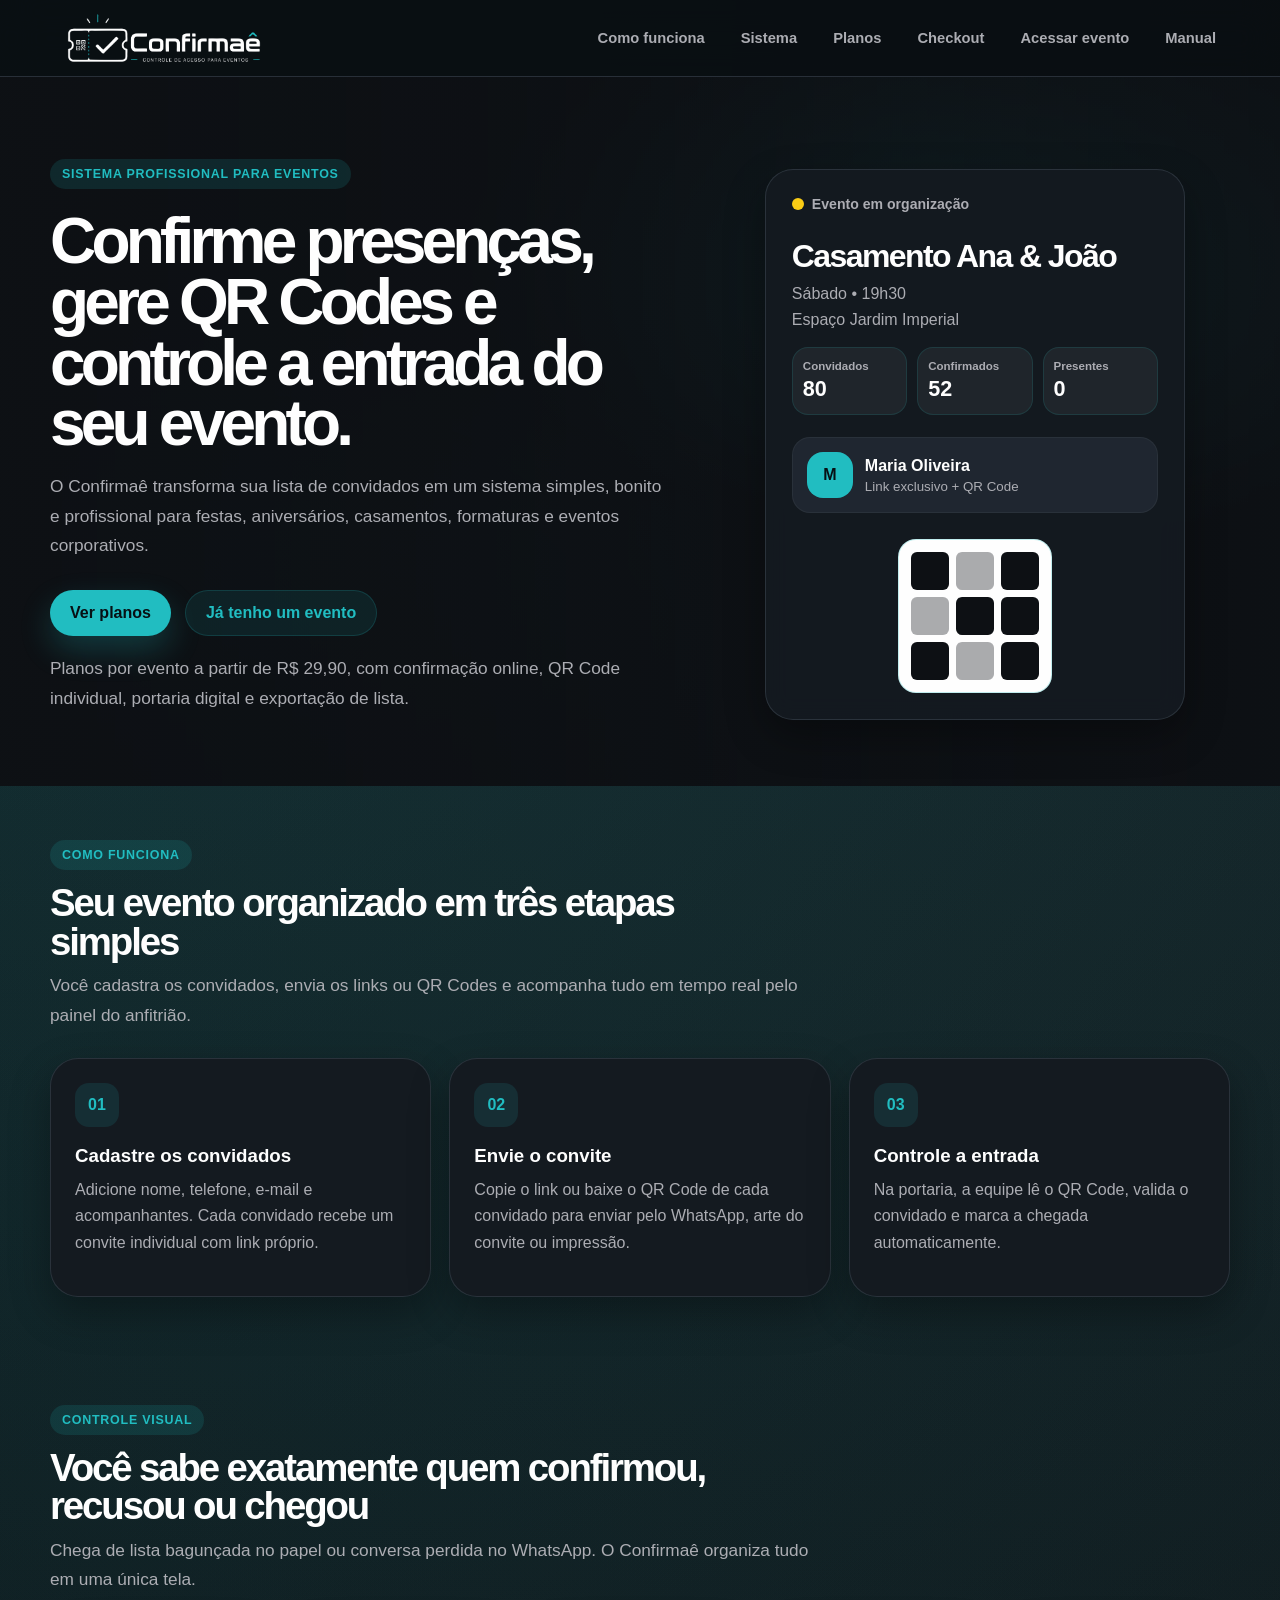
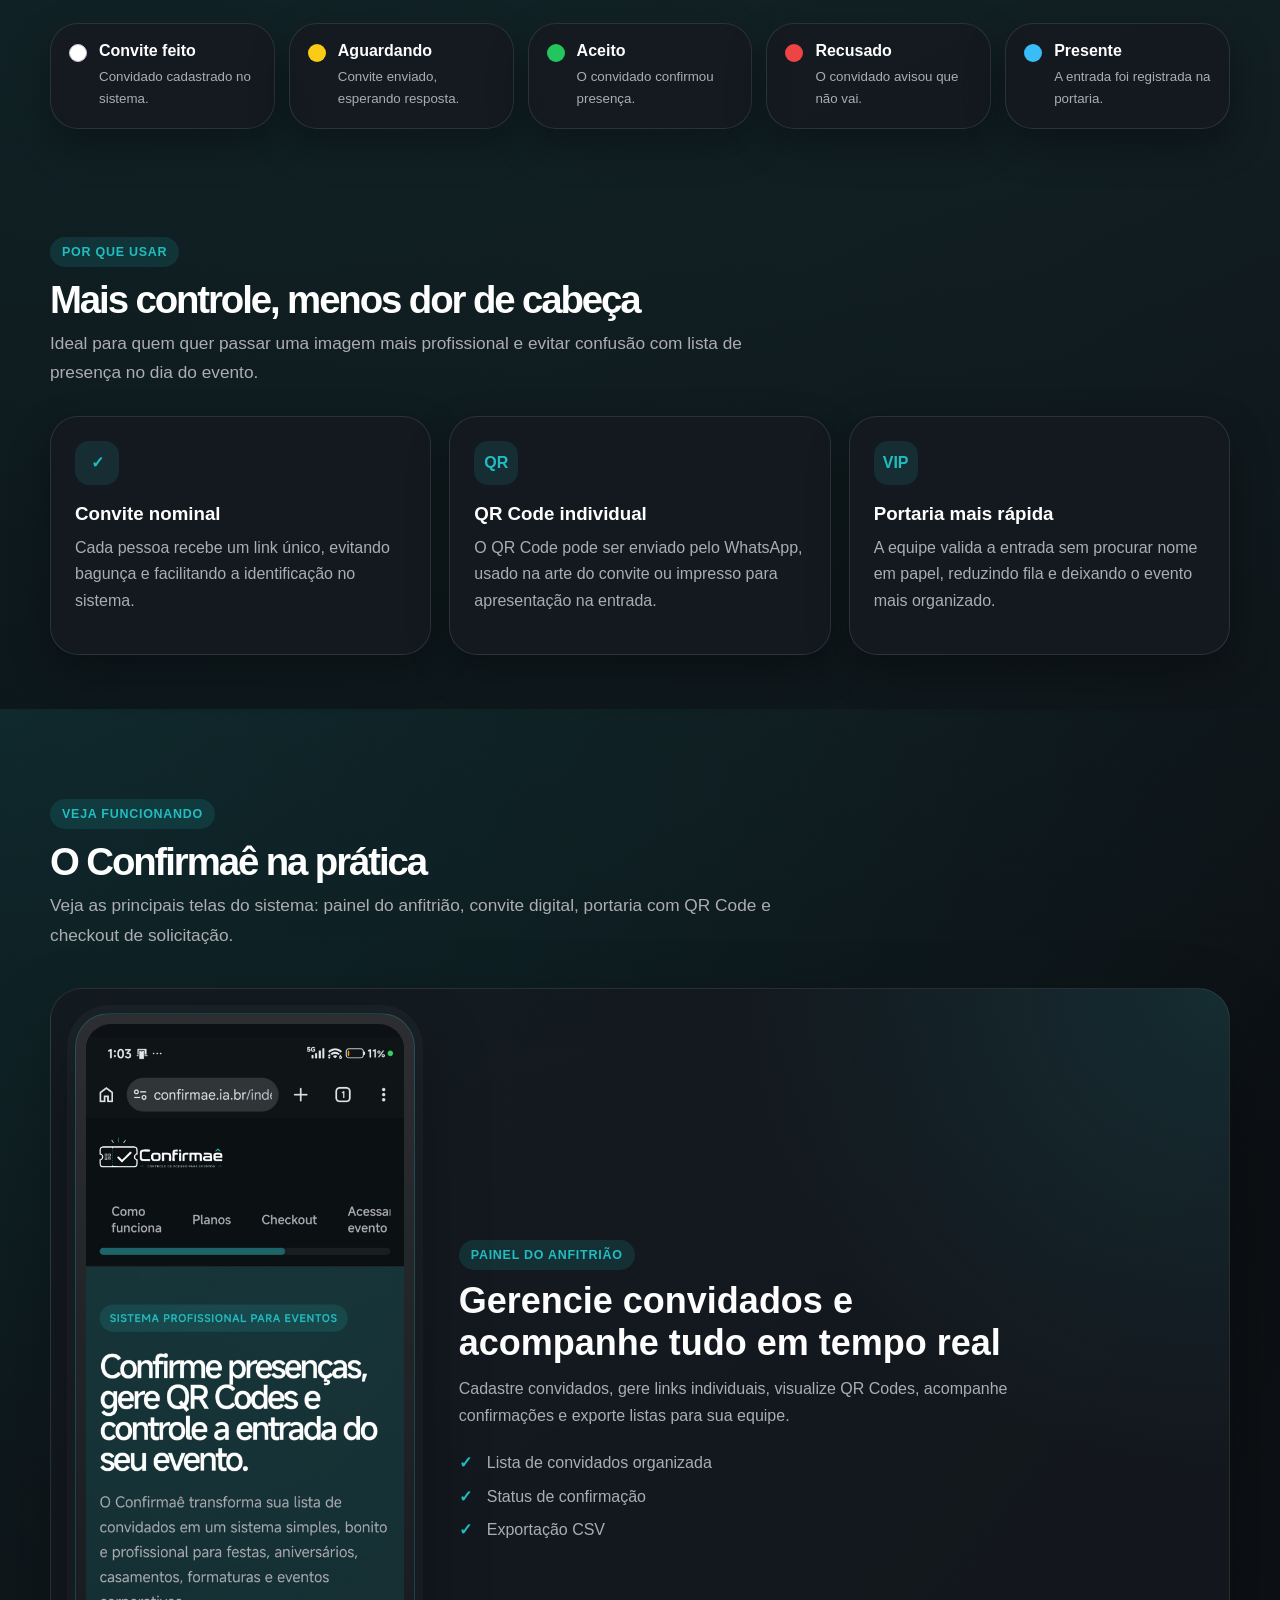
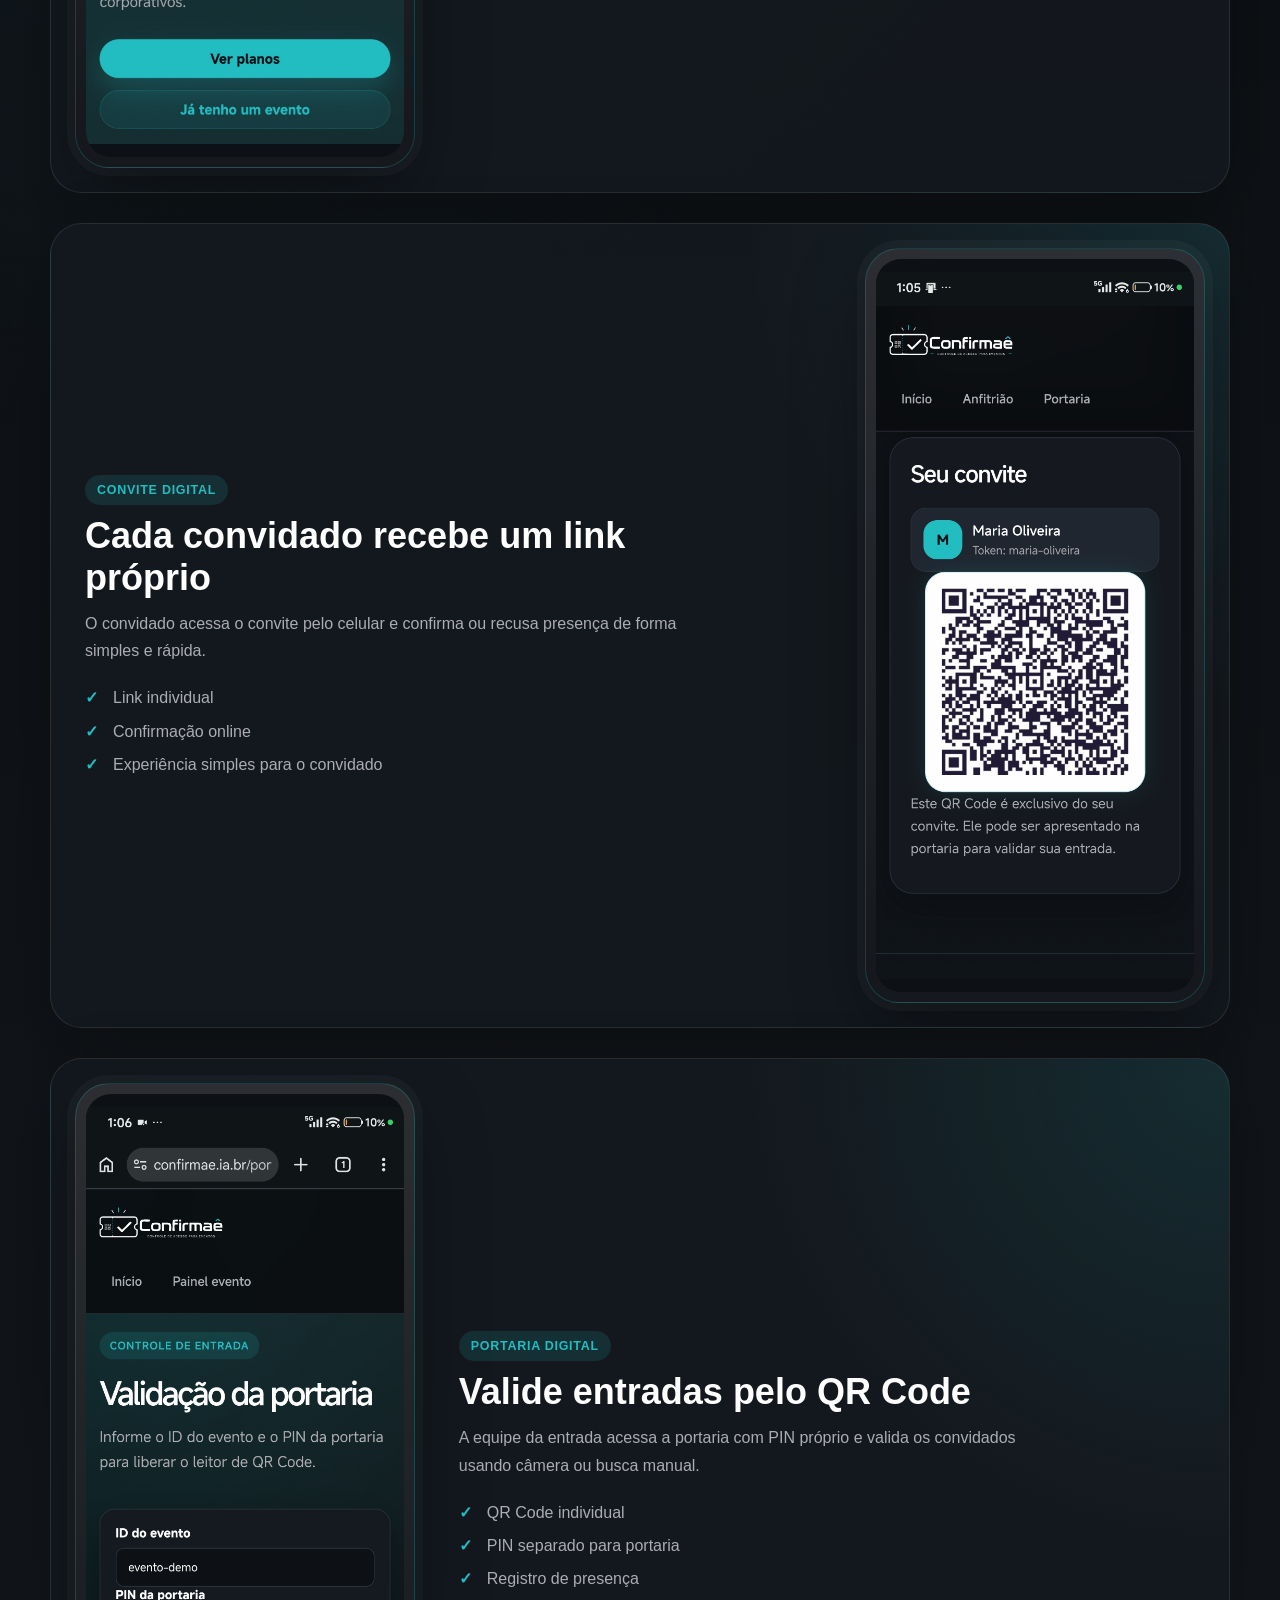
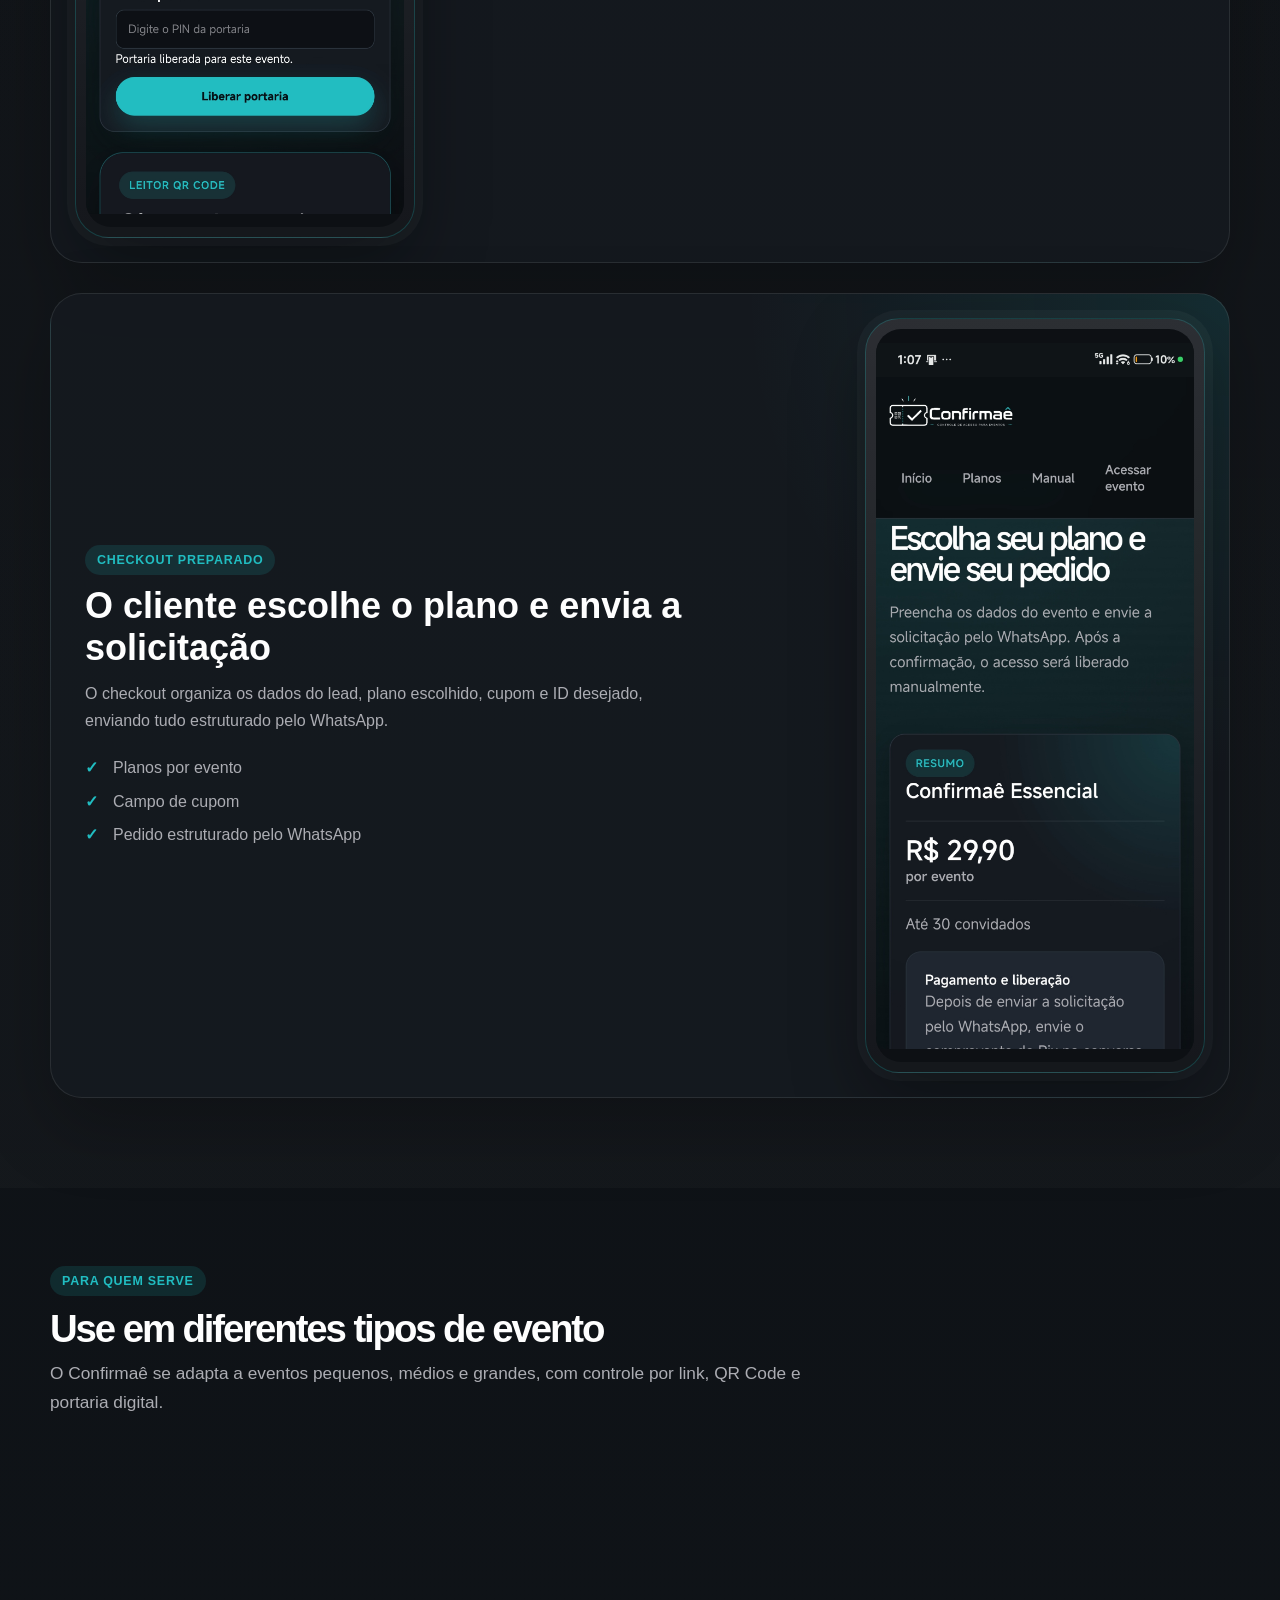
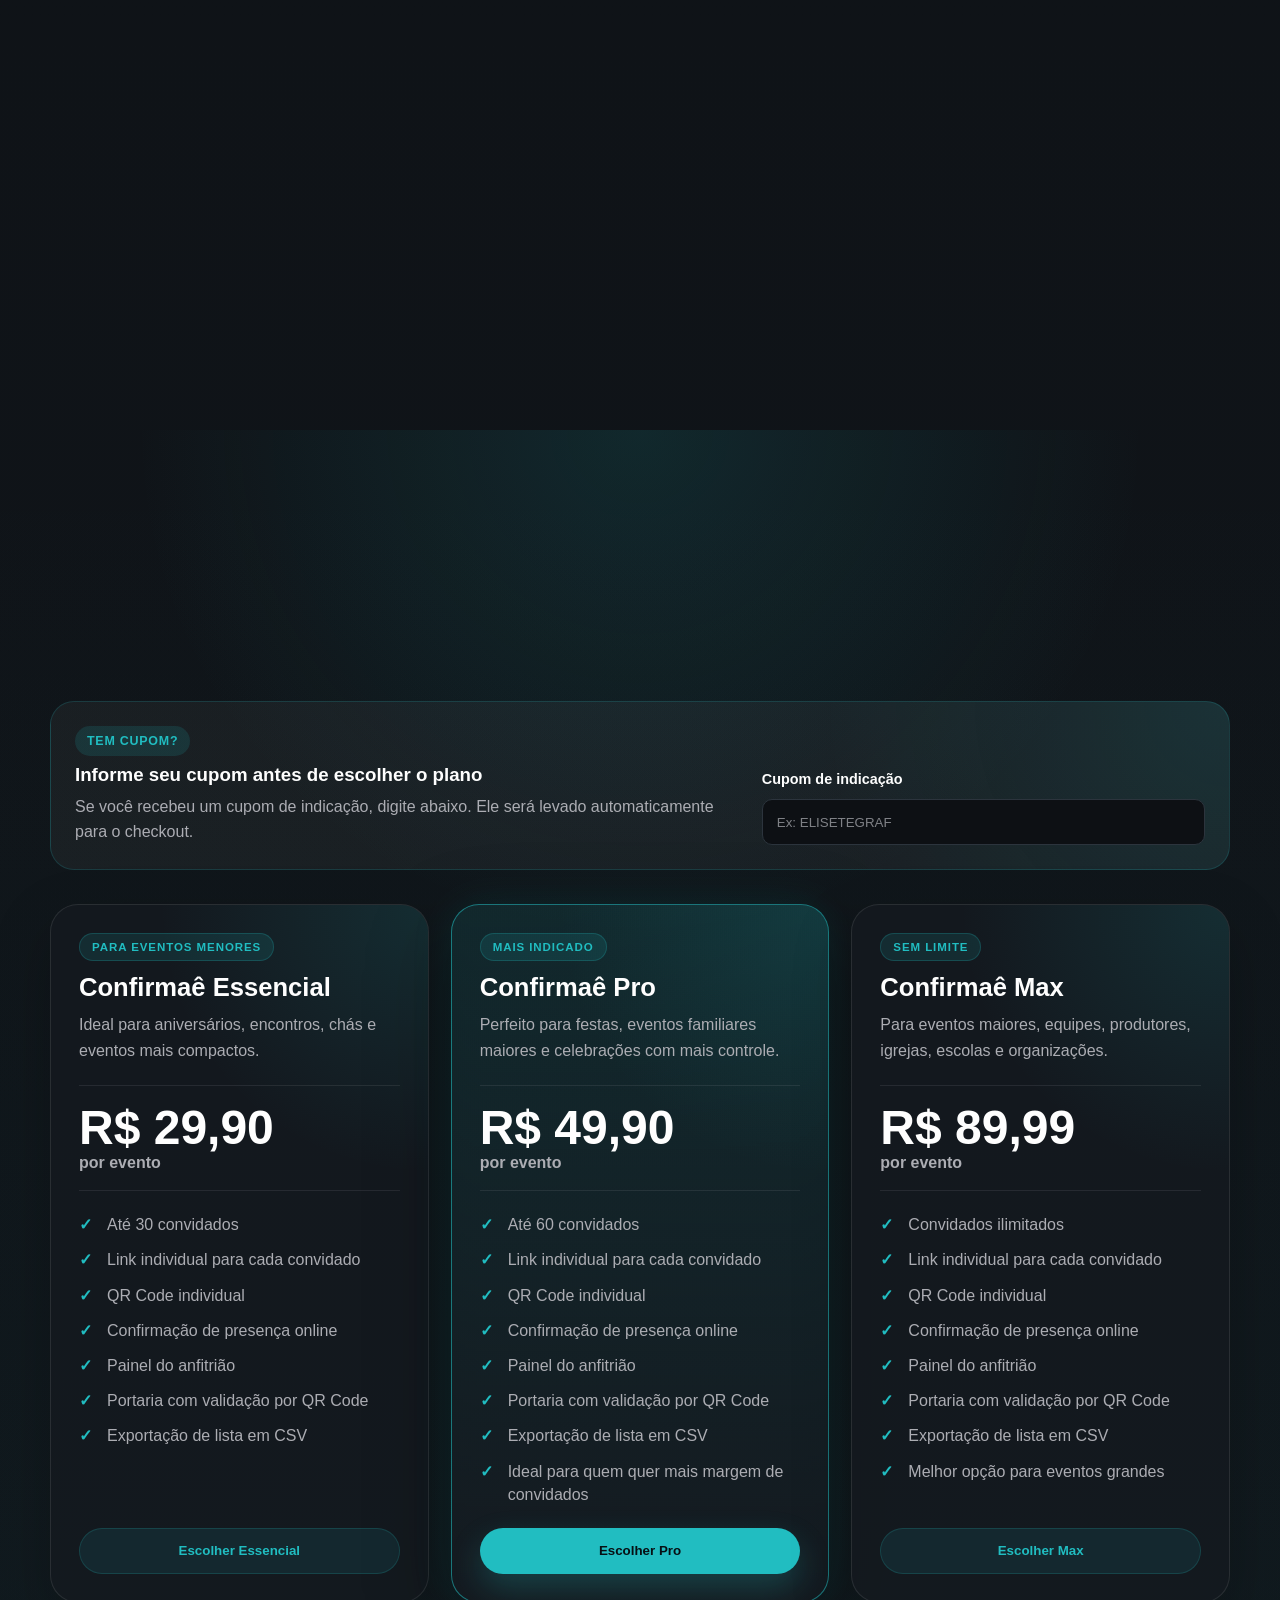
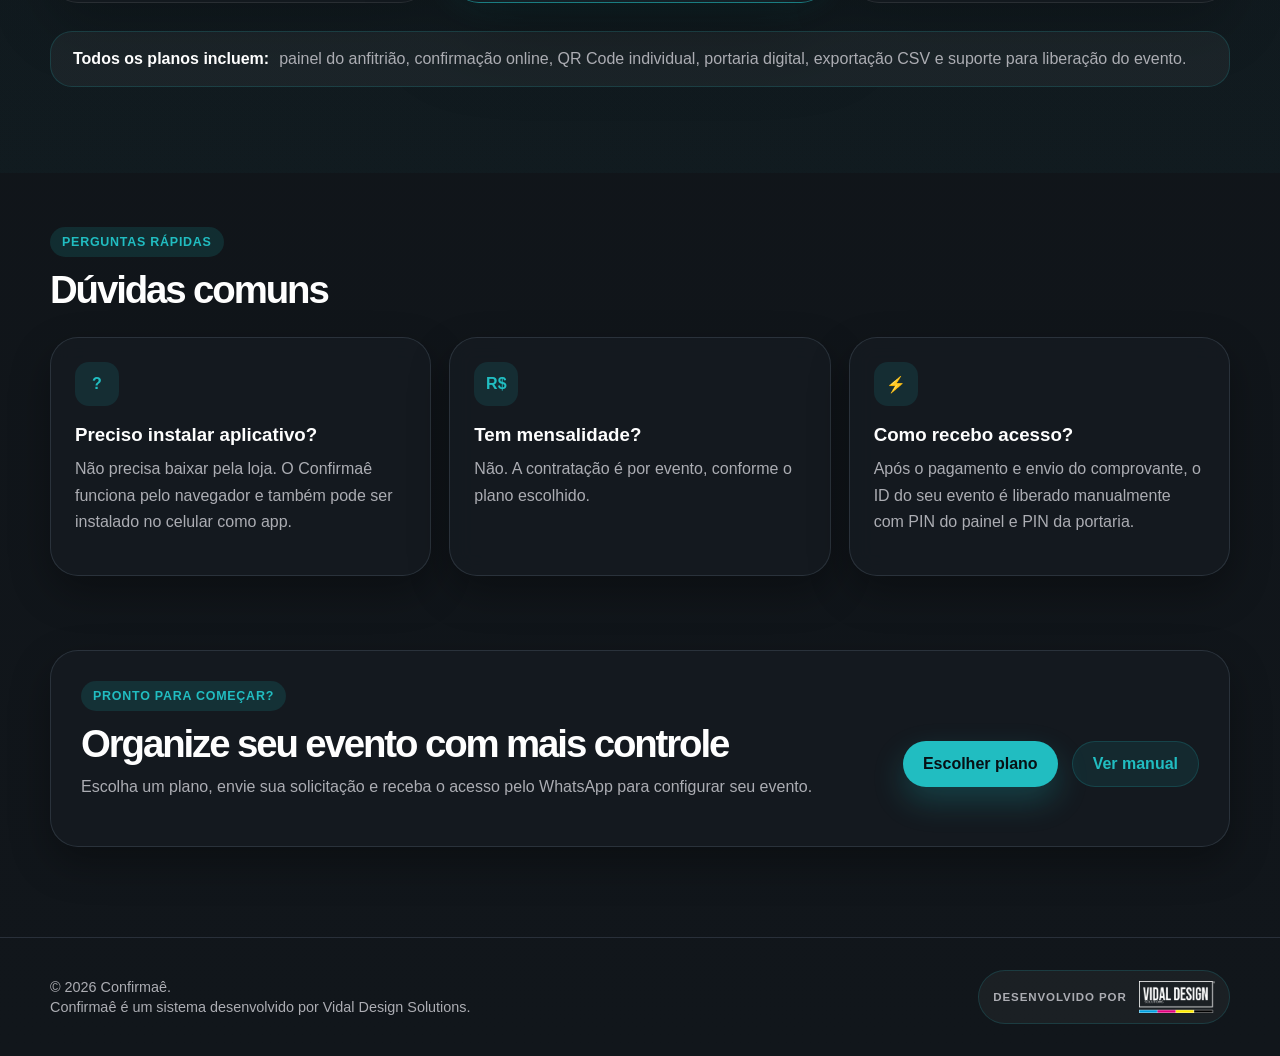
==== index.html @ 4bcdcd8c "Update theme.js script version in index.html" ====
<!DOCTYPE html>
<html lang="pt-BR">
<head>
  <link rel="manifest" href="manifest.webmanifest" />
  <meta name="theme-color" content="#0D1014" />
  <meta name="mobile-web-app-capable" content="yes" />
  <meta name="apple-mobile-web-app-capable" content="yes" />
  <meta name="apple-mobile-web-app-title" content="Confirmaê" />

  <meta charset="UTF-8" />
  <meta name="viewport" content="width=device-width, initial-scale=1.0" />

  <title>Confirmaê | Confirmação de Presença com QR Code</title>

  <meta
    name="description"
    content="Confirmaê é um sistema web para confirmação de presença em festas, casamentos, aniversários e eventos com convite digital, QR Code e controle de portaria."
  />

  <link rel="icon" type="image/png" href="assets/img/confirmae-icon.png" />
  <link rel="apple-touch-icon" href="assets/img/confirmae-icon.png" />
  <link rel="stylesheet" href="assets/css/style.css?v=pix-1" />
</head>

<body class="page-home">
  <header class="site-header">
    <div class="container header-content">
      <a href="index.html" class="brand" aria-label="Página inicial do Confirmaê">
        <span class="brand-icon">✓</span>
        <span class="brand-text">Confirmaê</span>
      </a>

      <nav class="main-nav" aria-label="Menu principal">
        <a href="#como-funciona">Como funciona</a>
        <a href="#sistema">Sistema</a>
        <a href="#contratar">Planos</a>
        <a href="checkout.html">Checkout</a>
        <a href="admin.html">Acessar evento</a>
        <a href="manual.html">Manual</a>
      </nav>
    </div>
  </header>

  <main>
    <section class="hero-section">
      <div class="container hero-grid">
        <div class="hero-content reveal-up">
          <span class="eyebrow">Sistema profissional para eventos</span>

          <h1>
            Confirme presenças, gere QR Codes e controle a entrada do seu evento.
          </h1>

          <p>
            O Confirmaê transforma sua lista de convidados em um sistema simples,
            bonito e profissional para festas, aniversários, casamentos, formaturas
            e eventos corporativos.
          </p>

          <div class="hero-actions">
            <a href="#contratar" class="btn btn-primary">Ver planos</a>
            <a href="admin.html" class="btn btn-secondary">Já tenho um evento</a>
          </div>

          <p class="hero-note">
            Planos por evento a partir de R$ 29,90, com confirmação online,
            QR Code individual, portaria digital e exportação de lista.
          </p>
        </div>

        <aside class="hero-card reveal-up" aria-label="Resumo do evento exemplo">
          <div class="event-preview-card hero-system-card">
            <div class="event-preview-top">
              <span class="status-dot status-dot-waiting"></span>
              <span>Evento em organização</span>
            </div>

            <h2>Casamento Ana & João</h2>

            <p class="event-date">Sábado • 19h30</p>
            <p class="event-place">Espaço Jardim Imperial</p>

            <div class="hero-mini-stats">
              <div>
                <span>Convidados</span>
                <strong>80</strong>
              </div>

              <div>
                <span>Confirmados</span>
                <strong>52</strong>
              </div>

              <div>
                <span>Presentes</span>
                <strong>0</strong>
              </div>
            </div>

            <div class="guest-preview">
              <span class="guest-avatar">M</span>
              <div>
                <strong>Maria Oliveira</strong>
                <small>Link exclusivo + QR Code</small>
              </div>
            </div>

            <div class="fake-qr" aria-label="Representação visual de QR Code">
              <span></span>
              <span></span>
              <span></span>
              <span></span>
              <span></span>
              <span></span>
              <span></span>
              <span></span>
              <span></span>
            </div>
          </div>
        </aside>
      </div>
    </section>

    <section class="features-section" id="como-funciona">
      <div class="container">
        <div class="section-heading reveal-up">
          <span class="eyebrow">Como funciona</span>
          <h2>Seu evento organizado em três etapas simples</h2>
          <p>
            Você cadastra os convidados, envia os links ou QR Codes e acompanha
            tudo em tempo real pelo painel do anfitrião.
          </p>
        </div>

        <div class="features-grid">
          <article class="feature-card reveal-up">
            <div class="feature-icon">01</div>
            <h3>Cadastre os convidados</h3>
            <p>
              Adicione nome, telefone, e-mail e acompanhantes. Cada convidado recebe
              um convite individual com link próprio.
            </p>
          </article>

          <article class="feature-card reveal-up">
            <div class="feature-icon">02</div>
            <h3>Envie o convite</h3>
            <p>
              Copie o link ou baixe o QR Code de cada convidado para enviar pelo
              WhatsApp, arte do convite ou impressão.
            </p>
          </article>

          <article class="feature-card reveal-up">
            <div class="feature-icon">03</div>
            <h3>Controle a entrada</h3>
            <p>
              Na portaria, a equipe lê o QR Code, valida o convidado e marca a
              chegada automaticamente.
            </p>
          </article>
        </div>
      </div>
    </section>

    <section class="status-section">
      <div class="container">
        <div class="section-heading reveal-up">
          <span class="eyebrow">Controle visual</span>
          <h2>Você sabe exatamente quem confirmou, recusou ou chegou</h2>
          <p>
            Chega de lista bagunçada no papel ou conversa perdida no WhatsApp.
            O Confirmaê organiza tudo em uma única tela.
          </p>
        </div>

        <div class="status-grid">
          <article class="status-card status-created reveal-up">
            <span></span>
            <div>
              <strong>Convite feito</strong>
              <small>Convidado cadastrado no sistema.</small>
            </div>
          </article>

          <article class="status-card status-waiting reveal-up">
            <span></span>
            <div>
              <strong>Aguardando</strong>
              <small>Convite enviado, esperando resposta.</small>
            </div>
          </article>

          <article class="status-card status-accepted reveal-up">
            <span></span>
            <div>
              <strong>Aceito</strong>
              <small>O convidado confirmou presença.</small>
            </div>
          </article>

          <article class="status-card status-declined reveal-up">
            <span></span>
            <div>
              <strong>Recusado</strong>
              <small>O convidado avisou que não vai.</small>
            </div>
          </article>

          <article class="status-card status-present reveal-up">
            <span></span>
            <div>
              <strong>Presente</strong>
              <small>A entrada foi registrada na portaria.</small>
            </div>
          </article>
        </div>
      </div>
    </section>

    <section class="features-section">
      <div class="container">
        <div class="section-heading reveal-up">
          <span class="eyebrow">Por que usar</span>
          <h2>Mais controle, menos dor de cabeça</h2>
          <p>
            Ideal para quem quer passar uma imagem mais profissional e evitar
            confusão com lista de presença no dia do evento.
          </p>
        </div>

        <div class="features-grid">
          <article class="feature-card reveal-up">
            <div class="feature-icon">✓</div>
            <h3>Convite nominal</h3>
            <p>
              Cada pessoa recebe um link único, evitando bagunça e facilitando
              a identificação no sistema.
            </p>
          </article>

          <article class="feature-card reveal-up">
            <div class="feature-icon">QR</div>
            <h3>QR Code individual</h3>
            <p>
              O QR Code pode ser enviado pelo WhatsApp, usado na arte do convite
              ou impresso para apresentação na entrada.
            </p>
          </article>

          <article class="feature-card reveal-up">
            <div class="feature-icon">VIP</div>
            <h3>Portaria mais rápida</h3>
            <p>
              A equipe valida a entrada sem procurar nome em papel, reduzindo fila
              e deixando o evento mais organizado.
            </p>
          </article>
        </div>
      </div>
    </section>

    <section class="system-preview-section" id="sistema">
      <div class="container">
        <div class="section-heading reveal-up">
          <span class="eyebrow">Veja funcionando</span>
          <h2>O Confirmaê na prática</h2>
          <p>
            Veja as principais telas do sistema: painel do anfitrião, convite digital,
            portaria com QR Code e checkout de solicitação.
          </p>
        </div>

        <div class="system-showcase-list">
          <article class="system-showcase-card reveal-up">
            <div class="system-showcase-image">
              <img
                src="assets/img/mockup-painel.png"
                alt="Painel do anfitrião do Confirmaê"
                loading="lazy"
              />
            </div>

            <div class="system-showcase-content">
              <span class="eyebrow">Painel do anfitrião</span>
              <h3>Gerencie convidados e acompanhe tudo em tempo real</h3>
              <p>
                Cadastre convidados, gere links individuais, visualize QR Codes,
                acompanhe confirmações e exporte listas para sua equipe.
              </p>

              <ul class="showcase-feature-list">
                <li>Lista de convidados organizada</li>
                <li>Status de confirmação</li>
                <li>Exportação CSV</li>
              </ul>
            </div>
          </article>

          <article class="system-showcase-card system-showcase-card-reverse reveal-up">
            <div class="system-showcase-image">
              <img
                src="assets/img/mockup-convite.png"
                alt="Convite digital individual do Confirmaê"
                loading="lazy"
              />
            </div>

            <div class="system-showcase-content">
              <span class="eyebrow">Convite digital</span>
              <h3>Cada convidado recebe um link próprio</h3>
              <p>
                O convidado acessa o convite pelo celular e confirma ou recusa presença
                de forma simples e rápida.
              </p>

              <ul class="showcase-feature-list">
                <li>Link individual</li>
                <li>Confirmação online</li>
                <li>Experiência simples para o convidado</li>
              </ul>
            </div>
          </article>

          <article class="system-showcase-card reveal-up">
            <div class="system-showcase-image">
              <img
                src="assets/img/mockup-portaria.png"
                alt="Portaria digital do Confirmaê com QR Code"
                loading="lazy"
              />
            </div>

            <div class="system-showcase-content">
              <span class="eyebrow">Portaria digital</span>
              <h3>Valide entradas pelo QR Code</h3>
              <p>
                A equipe da entrada acessa a portaria com PIN próprio e valida os
                convidados usando câmera ou busca manual.
              </p>

              <ul class="showcase-feature-list">
                <li>QR Code individual</li>
                <li>PIN separado para portaria</li>
                <li>Registro de presença</li>
              </ul>
            </div>
          </article>

          <article class="system-showcase-card system-showcase-card-reverse reveal-up">
            <div class="system-showcase-image">
              <img
                src="assets/img/mockup-checkout.png"
                alt="Checkout do Confirmaê para solicitação de plano"
                loading="lazy"
              />
            </div>

            <div class="system-showcase-content">
              <span class="eyebrow">Checkout preparado</span>
              <h3>O cliente escolhe o plano e envia a solicitação</h3>
              <p>
                O checkout organiza os dados do lead, plano escolhido, cupom e ID desejado,
                enviando tudo estruturado pelo WhatsApp.
              </p>

              <ul class="showcase-feature-list">
                <li>Planos por evento</li>
                <li>Campo de cupom</li>
                <li>Pedido estruturado pelo WhatsApp</li>
              </ul>
            </div>
          </article>
        </div>
      </div>
    </section>

    <section class="event-types-section">
      <div class="container">
        <div class="section-heading reveal-up">
          <span class="eyebrow">Para quem serve</span>
          <h2>Use em diferentes tipos de evento</h2>
          <p>
            O Confirmaê se adapta a eventos pequenos, médios e grandes,
            com controle por link, QR Code e portaria digital.
          </p>
        </div>

        <div class="event-types-grid">
          <article class="event-type-card reveal-up">
            <span>💍</span>
            <strong>Casamentos</strong>
          </article>

          <article class="event-type-card reveal-up">
            <span>🎂</span>
            <strong>Aniversários</strong>
          </article>

          <article class="event-type-card reveal-up">
            <span>🎓</span>
            <strong>Formaturas</strong>
          </article>

          <article class="event-type-card reveal-up">
            <span>🏢</span>
            <strong>Corporativos</strong>
          </article>

          <article class="event-type-card reveal-up">
            <span>🎉</span>
            <strong>Chás e festas</strong>
          </article>

          <article class="event-type-card reveal-up">
            <span>🏫</span>
            <strong>Escolas e igrejas</strong>
          </article>
        </div>
      </div>
    </section>

    <section class="trust-section">
      <div class="container">
        <article class="trust-card reveal-up">
          <div>
            <span class="eyebrow">Beta com testes reais</span>
            <h2>Sistema em evolução, usado em eventos reais</h2>
            <p>
              O Confirmaê está em fase beta com testes reais para validar a experiência
              de anfitriões, convidados e equipes de portaria.
            </p>
          </div>

          <div class="trust-badges">
            <span>Sem app obrigatório</span>
            <span>Controle por QR Code</span>
            <span>Suporte direto no WhatsApp</span>
          </div>
        </article>
      </div>
    </section>

    <section class="pricing-section" id="contratar">
      <div class="container">
        <div class="section-heading reveal-up">
          <span class="eyebrow">Planos por evento</span>
          <h2>Escolha o plano ideal para o seu evento</h2>
          <p>
            O Confirmaê é contratado por evento. Escolha o plano de acordo com
            a quantidade de convidados que deseja cadastrar.
          </p>
        </div>

        <div class="pricing-coupon-box reveal-up">
          <div>
            <span class="eyebrow">Tem cupom?</span>
            <h3>Informe seu cupom antes de escolher o plano</h3>
            <p>
              Se você recebeu um cupom de indicação, digite abaixo. Ele será levado
              automaticamente para o checkout.
            </p>
          </div>

          <div class="form-group">
            <label for="homeCouponInput">Cupom de indicação</label>
            <input
              type="text"
              id="homeCouponInput"
              placeholder="Ex: ELISETEGRAF"
            />
          </div>
        </div>

        <div class="pricing-grid">
          <article class="pricing-card reveal-up">
            <div class="pricing-card-header">
              <span class="pricing-badge">Para eventos menores</span>
              <h3>Confirmaê Essencial</h3>
              <p>
                Ideal para aniversários, encontros, chás e eventos mais compactos.
              </p>
            </div>

            <div class="pricing-price">
              <strong>R$ 29,90</strong>
              <span>por evento</span>
            </div>

            <ul class="pricing-features">
              <li>Até 30 convidados</li>
              <li>Link individual para cada convidado</li>
              <li>QR Code individual</li>
              <li>Confirmação de presença online</li>
              <li>Painel do anfitrião</li>
              <li>Portaria com validação por QR Code</li>
              <li>Exportação de lista em CSV</li>
            </ul>

            <button
              type="button"
              class="btn btn-secondary pricing-button"
              data-checkout-plan="essential"
            >
              Escolher Essencial
            </button>
          </article>

          <article class="pricing-card pricing-card-featured reveal-up">
            <div class="pricing-card-header">
              <span class="pricing-badge">Mais indicado</span>
              <h3>Confirmaê Pro</h3>
              <p>
                Perfeito para festas, eventos familiares maiores e celebrações com mais controle.
              </p>
            </div>

            <div class="pricing-price">
              <strong>R$ 49,90</strong>
              <span>por evento</span>
            </div>

            <ul class="pricing-features">
              <li>Até 60 convidados</li>
              <li>Link individual para cada convidado</li>
              <li>QR Code individual</li>
              <li>Confirmação de presença online</li>
              <li>Painel do anfitrião</li>
              <li>Portaria com validação por QR Code</li>
              <li>Exportação de lista em CSV</li>
              <li>Ideal para quem quer mais margem de convidados</li>
            </ul>

            <button
              type="button"
              class="btn btn-primary pricing-button"
              data-checkout-plan="pro"
            >
              Escolher Pro
            </button>
          </article>

          <article class="pricing-card reveal-up">
            <div class="pricing-card-header">
              <span class="pricing-badge">Sem limite</span>
              <h3>Confirmaê Max</h3>
              <p>
                Para eventos maiores, equipes, produtores, igrejas, escolas e organizações.
              </p>
            </div>

            <div class="pricing-price">
              <strong>R$ 89,99</strong>
              <span>por evento</span>
            </div>

            <ul class="pricing-features">
              <li>Convidados ilimitados</li>
              <li>Link individual para cada convidado</li>
              <li>QR Code individual</li>
              <li>Confirmação de presença online</li>
              <li>Painel do anfitrião</li>
              <li>Portaria com validação por QR Code</li>
              <li>Exportação de lista em CSV</li>
              <li>Melhor opção para eventos grandes</li>
            </ul>

            <button
              type="button"
              class="btn btn-secondary pricing-button"
              data-checkout-plan="max"
            >
              Escolher Max
            </button>
          </article>
        </div>

        <div class="pricing-note reveal-up">
          <strong>Todos os planos incluem:</strong>
          <span>
            painel do anfitrião, confirmação online, QR Code individual,
            portaria digital, exportação CSV e suporte para liberação do evento.
          </span>
        </div>
      </div>
    </section>

    <section class="features-section">
      <div class="container">
        <div class="section-heading reveal-up">
          <span class="eyebrow">Perguntas rápidas</span>
          <h2>Dúvidas comuns</h2>
        </div>

        <div class="features-grid">
          <article class="feature-card reveal-up">
            <div class="feature-icon">?</div>
            <h3>Preciso instalar aplicativo?</h3>
            <p>
              Não precisa baixar pela loja. O Confirmaê funciona pelo navegador
              e também pode ser instalado no celular como app.
            </p>
          </article>

          <article class="feature-card reveal-up">
            <div class="feature-icon">R$</div>
            <h3>Tem mensalidade?</h3>
            <p>
              Não. A contratação é por evento, conforme o plano escolhido.
            </p>
          </article>

          <article class="feature-card reveal-up">
            <div class="feature-icon">⚡</div>
            <h3>Como recebo acesso?</h3>
            <p>
              Após o pagamento e envio do comprovante, o ID do seu evento é liberado
              manualmente com PIN do painel e PIN da portaria.
            </p>
          </article>
        </div>
      </div>
    </section>

    <section class="final-cta-section">
      <div class="container">
        <article class="next-step-card final-cta-card reveal-up">
          <div>
            <span class="eyebrow">Pronto para começar?</span>
            <h2>Organize seu evento com mais controle</h2>
            <p>
              Escolha um plano, envie sua solicitação e receba o acesso pelo WhatsApp
              para configurar seu evento.
            </p>
          </div>

          <div class="hero-actions">
            <a href="#contratar" class="btn btn-primary">Escolher plano</a>
            <a href="manual.html" class="btn btn-secondary">Ver manual</a>
          </div>
        </article>
      </div>
    </section>
  </main>

  <footer class="site-footer">
    <div class="container footer-content footer-content-branded">
      <div class="footer-brand-note">
        <p>© 2026 Confirmaê.</p>
        <p>Confirmaê é um sistema desenvolvido por Vidal Design Solutions.</p>
      </div>

      <a
        href="http://www.vidaldesignsolutions.com.br"
        class="developer-badge"
        target="_blank"
        rel="noopener"
        aria-label="Acessar site da Vidal Design Solutions"
      >
        <span>Desenvolvido por</span>
        <img
          src="assets/img/vidal-design-logo.png"
          alt="Vidal Design Solutions"
        />
      </a>
    </div>
  </footer>

  <script src="assets/js/theme.js?v=pix-1"></script>

  <script>
    function normalizeCoupon(value) {
      return String(value || "")
        .trim()
        .toUpperCase()
        .normalize("NFD")
        .replace(/[\u0300-\u036f]/g, "")
        .replace(/[^A-Z0-9_-]/g, "");
    }

    function goToCheckout(planId) {
      const couponInput = document.getElementById("homeCouponInput");
      const coupon = normalizeCoupon(couponInput ? couponInput.value : "");

      const params = new URLSearchParams();
      params.set("plano", planId);

      if (coupon) {
        params.set("cupom", coupon);
      }

      window.location.href = "checkout.html?" + params.toString();
    }

    document.querySelectorAll("[data-checkout-plan]").forEach((button) => {
      button.addEventListener("click", () => {
        goToCheckout(button.getAttribute("data-checkout-plan"));
      });
    });
  </script>

  <script src="assets/js/animations.js?v=visual-1"></script>
  <script src="assets/js/pwa.js?v=pwa-1"></script>
</body>
</html>
---- assets/css/style.css ----
:root {
  --color-primary: #6c3df4;
  --color-primary-dark: #4d25c9;
  --color-secondary: #18b38b;
  --color-danger: #ef4444;
  --color-warning: #facc15;
  --color-success: #22c55e;
  --color-info: #3b82f6;

  --color-bg: #f7f4ff;
  --color-surface: #ffffff;
  --color-surface-soft: #f2edff;
  --color-text: #221b35;
  --color-muted: #6f6680;
  --color-border: #ded6f2;

  --shadow-soft: 0 20px 50px rgba(67, 42, 128, 0.14);
  --shadow-card: 0 12px 30px rgba(67, 42, 128, 0.12);

  --radius-sm: 10px;
  --radius-md: 18px;
  --radius-lg: 28px;

  --container: 1180px;
  --font-main: Arial, Helvetica, sans-serif;
}

* {
  box-sizing: border-box;
}

html {
  scroll-behavior: smooth;
}

body {
  margin: 0;
  font-family: var(--font-main);
  background:
    radial-gradient(circle at top left, rgba(108, 61, 244, 0.16), transparent 34%),
    linear-gradient(180deg, #ffffff 0%, var(--color-bg) 55%, #ffffff 100%);
  color: var(--color-text);
}

a {
  color: inherit;
  text-decoration: none;
}

button,
input {
  font-family: inherit;
}

button {
  cursor: pointer;
}

.container {
  width: min(100% - 32px, var(--container));
  margin: 0 auto;
}

.site-header {
  position: sticky;
  top: 0;
  z-index: 20;
  background: rgba(255, 255, 255, 0.86);
  backdrop-filter: blur(16px);
  border-bottom: 1px solid rgba(222, 214, 242, 0.8);
}

.header-content {
  min-height: 76px;
  display: flex;
  align-items: center;
  justify-content: space-between;
  gap: 24px;
}

.brand {
  display: inline-flex;
  align-items: center;
  gap: 10px;
  font-weight: 900;
  font-size: 1.25rem;
}

.brand-icon {
  width: 36px;
  height: 36px;
  border-radius: 12px;
  display: grid;
  place-items: center;
  background: var(--color-primary);
  color: #ffffff;
  box-shadow: 0 10px 20px rgba(108, 61, 244, 0.28);
}

.brand-text {
  letter-spacing: -0.04em;
}

.main-nav {
  display: flex;
  align-items: center;
  gap: 8px;
}

.main-nav a {
  padding: 10px 14px;
  border-radius: 999px;
  color: var(--color-muted);
  font-weight: 700;
  font-size: 0.92rem;
}

.main-nav a:hover {
  color: var(--color-primary);
  background: var(--color-surface-soft);
}

.hero-section {
  padding: 82px 0 56px;
}

.hero-grid {
  display: grid;
  grid-template-columns: 1.1fr 0.9fr;
  align-items: center;
  gap: 46px;
}

.eyebrow {
  display: inline-flex;
  align-items: center;
  width: fit-content;
  padding: 8px 12px;
  border-radius: 999px;
  background: rgba(108, 61, 244, 0.1);
  color: var(--color-primary-dark);
  font-weight: 800;
  font-size: 0.78rem;
  text-transform: uppercase;
  letter-spacing: 0.06em;
}

h1,
h2,
h3,
p {
  margin-top: 0;
}

.hero-content h1,
.dashboard-header h1,
.gate-header h1 {
  margin: 22px 0 18px;
  font-size: clamp(2.4rem, 5vw, 5rem);
  line-height: 0.95;
  letter-spacing: -0.075em;
}

.hero-content p,
.section-heading p,
.dashboard-header p,
.gate-header p {
  color: var(--color-muted);
  font-size: 1.08rem;
  line-height: 1.7;
}

.hero-actions {
  margin-top: 30px;
  display: flex;
  flex-wrap: wrap;
  gap: 14px;
}

.btn {
  border: 0;
  min-height: 46px;
  padding: 0 20px;
  border-radius: 999px;
  display: inline-flex;
  align-items: center;
  justify-content: center;
  font-weight: 900;
  transition: transform 0.2s ease, box-shadow 0.2s ease, opacity 0.2s ease;
}

.btn:hover {
  transform: translateY(-2px);
}

.btn:disabled {
  cursor: not-allowed;
  opacity: 0.6;
  transform: none;
}

.btn-primary {
  background: var(--color-primary);
  color: #ffffff;
  box-shadow: 0 12px 28px rgba(108, 61, 244, 0.28);
}

.btn-secondary {
  background: var(--color-surface-soft);
  color: var(--color-primary-dark);
}

.btn-danger {
  background: rgba(239, 68, 68, 0.12);
  color: #b91c1c;
}

.btn-small {
  min-height: 34px;
  padding: 0 12px;
  font-size: 0.78rem;
}

.hero-note,
.small-note {
  margin-top: 18px;
  color: var(--color-muted);
  font-size: 0.9rem;
}

.hero-card {
  display: flex;
  justify-content: center;
}

.event-preview-card,
.invitation-card,
.side-panel,
.panel-card,
.next-step-card,
.status-card,
.feature-card,
.stat-card {
  background: rgba(255, 255, 255, 0.9);
  border: 1px solid rgba(222, 214, 242, 0.9);
  border-radius: var(--radius-lg);
  box-shadow: var(--shadow-card);
}

.event-preview-card {
  width: min(100%, 420px);
  padding: 26px;
  transform: rotate(1.4deg);
}

.event-preview-top,
.current-status-box {
  display: inline-flex;
  align-items: center;
  gap: 8px;
  color: var(--color-muted);
  font-weight: 800;
  font-size: 0.88rem;
}

.status-dot {
  width: 12px;
  height: 12px;
  border-radius: 999px;
  background: var(--color-border);
}

.status-dot-created {
  background: #ffffff;
  border: 1px solid #c8c0d8;
}

.status-dot-waiting {
  background: var(--color-warning);
}

.status-dot-accepted {
  background: var(--color-success);
}

.status-dot-declined {
  background: var(--color-danger);
}

.status-dot-present {
  background: var(--color-info);
}

.status-dot-manual {
  background: linear-gradient(135deg, var(--color-info), var(--color-primary));
}

.event-preview-card h2 {
  margin: 24px 0 10px;
  font-size: 2rem;
  letter-spacing: -0.05em;
}

.event-date,
.event-place {
  color: var(--color-muted);
  margin-bottom: 8px;
}

.guest-preview,
.guest-summary-card {
  margin-top: 22px;
  padding: 14px;
  border-radius: var(--radius-md);
  background: var(--color-surface-soft);
  display: flex;
  align-items: center;
  gap: 12px;
}

.guest-avatar {
  width: 46px;
  height: 46px;
  border-radius: 16px;
  display: grid;
  place-items: center;
  background: var(--color-primary);
  color: #ffffff;
  font-weight: 900;
  flex: 0 0 auto;
}

.guest-preview small,
.guest-summary-card small {
  display: block;
  margin-top: 4px;
  color: var(--color-muted);
}

.fake-qr {
  margin: 26px auto 0;
  width: 154px;
  height: 154px;
  padding: 12px;
  border-radius: 18px;
  background: #ffffff;
  display: grid;
  grid-template-columns: repeat(3, 1fr);
  gap: 7px;
  border: 1px solid var(--color-border);
}

.fake-qr-large {
  width: 190px;
  height: 190px;
}

.fake-qr span {
  border-radius: 6px;
  background: var(--color-text);
}

.fake-qr span:nth-child(2),
.fake-qr span:nth-child(4),
.fake-qr span:nth-child(8) {
  opacity: 0.35;
}

.features-section,
.status-section,
.next-step-section {
  padding: 54px 0;
}

.section-heading {
  max-width: 760px;
  margin-bottom: 28px;
}

.section-heading h2,
.next-step-card h2,
.panel-heading h2 {
  margin: 14px 0 10px;
  font-size: clamp(1.8rem, 3vw, 3rem);
  line-height: 1;
  letter-spacing: -0.055em;
}

.features-grid {
  display: grid;
  grid-template-columns: repeat(3, 1fr);
  gap: 18px;
}

.feature-card {
  padding: 24px;
}

.feature-icon {
  width: 44px;
  height: 44px;
  border-radius: 14px;
  display: grid;
  place-items: center;
  background: var(--color-surface-soft);
  color: var(--color-primary-dark);
  font-weight: 900;
  margin-bottom: 18px;
}

.feature-card h3 {
  margin-bottom: 10px;
}

.feature-card p,
.status-card small,
.next-step-card p,
.panel-card p,
.side-panel p,
.gate-result p {
  color: var(--color-muted);
  line-height: 1.65;
}

.status-grid {
  display: grid;
  grid-template-columns: repeat(5, 1fr);
  gap: 14px;
}

.status-card {
  padding: 18px;
  display: flex;
  gap: 12px;
  align-items: flex-start;
}

.status-card > span {
  width: 18px;
  height: 18px;
  border-radius: 999px;
  flex: 0 0 auto;
  margin-top: 2px;
}

.status-card small {
  display: block;
  margin-top: 6px;
}

.status-created > span {
  background: #ffffff;
  border: 1px solid #c8c0d8;
}

.status-waiting > span {
  background: var(--color-warning);
}

.status-accepted > span {
  background: var(--color-success);
}

.status-declined > span {
  background: var(--color-danger);
}

.status-present > span {
  background: var(--color-info);
}

.next-step-card {
  padding: 30px;
  display: flex;
  align-items: center;
  justify-content: space-between;
  gap: 28px;
}

.site-footer {
  padding: 32px 0;
  border-top: 1px solid rgba(222, 214, 242, 0.8);
}

.footer-content {
  display: flex;
  justify-content: space-between;
  gap: 18px;
  color: var(--color-muted);
  font-size: 0.9rem;
}

.invitation-main,
.dashboard-main,
.gate-main {
  padding: 46px 0 70px;
}

.invitation-wrapper {
  display: grid;
  grid-template-columns: minmax(0, 1fr) 340px;
  gap: 24px;
  align-items: start;
}

.invitation-card {
  overflow: hidden;
}

.invitation-cover {
  padding: 42px;
  color: #ffffff;
  background:
    linear-gradient(135deg, rgba(108, 61, 244, 0.95), rgba(24, 179, 139, 0.86)),
    radial-gradient(circle at top right, rgba(255, 255, 255, 0.34), transparent 30%);
}

.invitation-cover .eyebrow {
  background: rgba(255, 255, 255, 0.18);
  color: #ffffff;
}

.invitation-cover h1 {
  margin: 20px 0 14px;
  font-size: clamp(2.2rem, 5vw, 4.6rem);
  line-height: 0.96;
  letter-spacing: -0.07em;
}

.invitation-cover p {
  max-width: 620px;
  color: rgba(255, 255, 255, 0.9);
  line-height: 1.7;
}

.invitation-body {
  padding: 32px;
  display: grid;
  grid-template-columns: 0.9fr 1.1fr;
  gap: 24px;
}

.event-info-box,
.guest-confirmation-box,
.admin-help-box {
  padding: 22px;
  border-radius: var(--radius-md);
  background: var(--color-surface-soft);
}

.event-type {
  display: inline-block;
  color: var(--color-primary-dark);
  font-weight: 900;
  font-size: 0.78rem;
  text-transform: uppercase;
  letter-spacing: 0.06em;
}

.event-info-box h2 {
  margin: 12px 0 18px;
  font-size: 2rem;
  letter-spacing: -0.05em;
}

.event-details-list {
  padding: 0;
  margin: 0;
  list-style: none;
}

.event-details-list li {
  padding: 10px 0;
  border-top: 1px solid rgba(108, 61, 244, 0.12);
  color: var(--color-muted);
}

.event-details-list strong {
  color: var(--color-text);
}

.confirmation-actions {
  margin-top: 20px;
  display: flex;
  flex-wrap: wrap;
  gap: 12px;
}

.side-panel {
  padding: 24px;
  position: sticky;
  top: 96px;
}

.side-panel h2 {
  margin-bottom: 12px;
  font-size: 1.7rem;
  letter-spacing: -0.04em;
}

.dashboard-header,
.gate-header {
  display: flex;
  justify-content: space-between;
  align-items: end;
  gap: 24px;
  margin-bottom: 24px;
}

.event-selector-card {
  width: min(100%, 360px);
  background: var(--color-surface);
  border: 1px solid var(--color-border);
  border-radius: var(--radius-md);
  padding: 18px;
  box-shadow: var(--shadow-card);
}

label {
  display: block;
  margin-bottom: 8px;
  color: var(--color-text);
  font-weight: 900;
  font-size: 0.9rem;
}

input {
  width: 100%;
  min-height: 46px;
  border: 1px solid var(--color-border);
  border-radius: var(--radius-sm);
  padding: 0 14px;
  color: var(--color-text);
  background: #ffffff;
  outline: none;
}

input:focus {
  border-color: var(--color-primary);
  box-shadow: 0 0 0 4px rgba(108, 61, 244, 0.1);
}

.event-selector-card .btn {
  width: 100%;
  margin-top: 12px;
}

.stats-grid {
  display: grid;
  grid-template-columns: repeat(5, 1fr);
  gap: 14px;
  margin-bottom: 24px;
}

.stat-card {
  padding: 20px;
}

.stat-card span {
  display: block;
  color: var(--color-muted);
  font-weight: 800;
  font-size: 0.86rem;
}

.stat-card strong {
  display: block;
  margin-top: 8px;
  font-size: 2.1rem;
  letter-spacing: -0.05em;
}

.dashboard-grid {
  display: grid;
  grid-template-columns: 360px minmax(0, 1fr);
  gap: 24px;
  align-items: start;
}

.panel-card {
  padding: 24px;
}

.panel-card-large {
  min-width: 0;
}

.panel-heading {
  display: flex;
  align-items: center;
  justify-content: space-between;
  gap: 16px;
  margin-bottom: 18px;
}

.panel-heading h2 {
  font-size: 1.8rem;
}

.guest-form,
.gate-form {
  display: grid;
  gap: 16px;
}

.form-group {
  display: grid;
  gap: 4px;
}

.admin-help-box {
  margin-top: 18px;
  background: rgba(108, 61, 244, 0.08);
}

.table-wrapper {
  width: 100%;
  overflow-x: auto;
}

.guest-table {
  width: 100%;
  border-collapse: collapse;
  min-width: 900px;
}

.guest-table th,
.guest-table td {
  padding: 14px 12px;
  text-align: left;
  border-bottom: 1px solid var(--color-border);
  vertical-align: middle;
}

.guest-table th {
  color: var(--color-muted);
  font-size: 0.82rem;
  text-transform: uppercase;
  letter-spacing: 0.04em;
}

.guest-name-cell strong,
.guest-contact-cell strong {
  display: block;
}

.guest-name-cell small,
.guest-contact-cell small {
  display: block;
  margin-top: 4px;
  color: var(--color-muted);
}

.status-pill {
  display: inline-flex;
  align-items: center;
  gap: 8px;
  border-radius: 999px;
  padding: 8px 10px;
  font-size: 0.8rem;
  font-weight: 900;
  white-space: nowrap;
}

.status-pill-created {
  background: #ffffff;
  border: 1px solid #c8c0d8;
  color: #5d556d;
}

.status-pill-waiting {
  background: rgba(250, 204, 21, 0.16);
  color: #a16207;
}

.status-pill-accepted {
  background: rgba(34, 197, 94, 0.14);
  color: #15803d;
}

.status-pill-declined {
  background: rgba(239, 68, 68, 0.13);
  color: #b91c1c;
}

.status-pill-present {
  background: rgba(59, 130, 246, 0.14);
  color: #1d4ed8;
}

.status-pill-manual {
  background: rgba(108, 61, 244, 0.13);
  color: var(--color-primary-dark);
}

.table-actions,
.invitation-actions {
  display: flex;
  flex-wrap: wrap;
  gap: 8px;
}

.copy-link {
  color: var(--color-primary-dark);
  font-weight: 900;
  font-size: 0.82rem;
  word-break: break-all;
}

.gate-grid {
  display: grid;
  grid-template-columns: minmax(0, 1fr) 420px;
  gap: 24px;
  align-items: start;
}

.scanner-placeholder {
  min-height: 280px;
  border: 2px dashed rgba(108, 61, 244, 0.24);
  border-radius: var(--radius-lg);
  background: var(--color-surface-soft);
  display: grid;
  place-items: center;
  text-align: center;
  padding: 24px;
  margin-bottom: 20px;
}

.scanner-frame {
  width: 168px;
  height: 168px;
  position: relative;
  margin: 0 auto 18px;
}

.scanner-frame span {
  position: absolute;
  width: 46px;
  height: 46px;
  border-color: var(--color-primary);
}

.scanner-frame span:nth-child(1) {
  top: 0;
  left: 0;
  border-top: 5px solid;
  border-left: 5px solid;
  border-radius: 16px 0 0 0;
}

.scanner-frame span:nth-child(2) {
  top: 0;
  right: 0;
  border-top: 5px solid;
  border-right: 5px solid;
  border-radius: 0 16px 0 0;
}

.scanner-frame span:nth-child(3) {
  bottom: 0;
  left: 0;
  border-bottom: 5px solid;
  border-left: 5px solid;
  border-radius: 0 0 0 16px;
}

.scanner-frame span:nth-child(4) {
  bottom: 0;
  right: 0;
  border-bottom: 5px solid;
  border-right: 5px solid;
  border-radius: 0 0 16px 0;
}

.gate-result {
  min-height: 340px;
  display: grid;
  place-items: center;
  text-align: center;
  padding: 28px;
  border-radius: var(--radius-lg);
  background: var(--color-surface-soft);
}

.result-icon {
  width: 78px;
  height: 78px;
  border-radius: 28px;
  display: grid;
  place-items: center;
  background: var(--color-primary);
  color: #ffffff;
  font-size: 2rem;
  font-weight: 900;
}

.gate-result h3 {
  margin: 18px 0 8px;
  font-size: 1.8rem;
  letter-spacing: -0.04em;
}

.result-success .result-icon {
  background: var(--color-success);
}

.result-warning .result-icon {
  background: var(--color-warning);
  color: var(--color-text);
}

.result-danger .result-icon {
  background: var(--color-danger);
}

.result-info .result-icon {
  background: var(--color-info);
}

.modal-overlay {
  position: fixed;
  inset: 0;
  z-index: 100;
  padding: 24px;
  background: rgba(34, 27, 53, 0.58);
  display: none;
  align-items: center;
  justify-content: center;
}

.modal-overlay.is-open {
  display: flex;
}

.modal-card {
  width: min(100%, 520px);
  max-height: calc(100vh - 48px);
  overflow-y: auto;
  background: var(--color-surface);
  border-radius: var(--radius-lg);
  border: 1px solid var(--color-border);
  box-shadow: 0 30px 90px rgba(34, 27, 53, 0.28);
  padding: 24px;
}

.modal-header {
  display: flex;
  justify-content: space-between;
  align-items: flex-start;
  gap: 18px;
  margin-bottom: 20px;
}

.modal-header h2 {
  margin: 12px 0 0;
  font-size: 2rem;
  letter-spacing: -0.05em;
}

.modal-close {
  width: 42px;
  height: 42px;
  border: 0;
  border-radius: 999px;
  background: var(--color-surface-soft);
  color: var(--color-primary-dark);
  font-size: 1.7rem;
  font-weight: 900;
  line-height: 1;
}

.qr-modal-body {
  display: grid;
  gap: 18px;
}

.qr-guest-info {
  padding: 14px;
  border-radius: var(--radius-md);
  background: var(--color-surface-soft);
  display: flex;
  align-items: center;
  gap: 12px;
}

.qr-guest-info small {
  display: block;
  margin-top: 4px;
  color: var(--color-muted);
  word-break: break-all;
}

.qr-code-box {
  width: 260px;
  min-height: 260px;
  margin: 0 auto;
  padding: 18px;
  border-radius: 24px;
  background: #ffffff;
  border: 1px solid var(--color-border);
  display: grid;
  place-items: center;
}

.qr-code-box canvas,
.qr-code-box img {
  width: 220px;
  height: 220px;
}

.qr-actions {
  display: flex;
  flex-wrap: wrap;
  gap: 10px;
}

.qr-actions .btn {
  flex: 1;
}

@media (max-width: 980px) {
  .hero-grid,
  .invitation-wrapper,
  .invitation-body,
  .dashboard-grid,
  .gate-grid {
    grid-template-columns: 1fr;
  }

  .features-grid,
  .status-grid,
  .stats-grid {
    grid-template-columns: repeat(2, 1fr);
  }

  .side-panel {
    position: static;
  }

  .dashboard-header,
  .gate-header,
  .next-step-card {
    align-items: flex-start;
    flex-direction: column;
  }

  .event-selector-card {
    width: 100%;
  }
}

@media (max-width: 640px) {
  .header-content {
    min-height: auto;
    padding: 14px 0;
    align-items: flex-start;
    flex-direction: column;
  }

  .main-nav {
    width: 100%;
    overflow-x: auto;
    padding-bottom: 4px;
  }

  .hero-section {
    padding-top: 44px;
  }

  .features-grid,
  .status-grid,
  .stats-grid {
    grid-template-columns: 1fr;
  }

  .invitation-cover,
  .invitation-body,
  .panel-card,
  .next-step-card {
    padding: 22px;
  }

  .footer-content {
    flex-direction: column;
  }

  .btn {
    width: 100%;
  }

  .confirmation-actions,
  .qr-actions {
    flex-direction: column;
  }

  .modal-overlay {
    padding: 14px;
  }

  .modal-card {
    padding: 18px;
  }
}
/* =========================================================
   Confirmaê Brand Refresh - Grafite + Ciano
   ========================================================= */

:root {
  --color-primary: #21BDC1;
  --color-primary-dark: #159CA0;
  --color-secondary: #5E6168;
  --color-danger: #ef4444;
  --color-warning: #facc15;
  --color-success: #22c55e;
  --color-info: #38bdf8;
  --color-bg: #0D1014;
  --color-surface: #151A20;
  --color-surface-soft: #1F2630;
  --color-text: #FEFEFE;
  --color-muted: #ACADB3;
  --color-border: #2C343D;
  --shadow-soft: 0 22px 70px rgba(0, 0, 0, 0.38);
  --shadow-card: 0 16px 40px rgba(0, 0, 0, 0.32);
}

body {
  background:
    radial-gradient(circle at top left, rgba(33, 189, 193, 0.20), transparent 34%),
    radial-gradient(circle at top right, rgba(94, 97, 104, 0.16), transparent 30%),
    linear-gradient(180deg, #090B0E 0%, #0D1014 42%, #11161B 100%);
  color: var(--color-text);
}

.site-header {
  background: rgba(9, 11, 14, 0.88);
  border-bottom: 1px solid rgba(44, 52, 61, 0.9);
  backdrop-filter: blur(18px);
}

.brand {
  gap: 0;
  min-height: 48px;
}

.brand::before {
  content: "";
  display: block;
  width: 190px;
  height: 48px;
  background-image: url("../img/confirmae-logo.png");
  background-repeat: no-repeat;
  background-position: left center;
  background-size: contain;
}

.brand-icon,
.brand-text {
  display: none;
}

.main-nav a {
  color: var(--color-muted);
}

.main-nav a:hover {
  color: var(--color-primary);
  background: rgba(33, 189, 193, 0.10);
}

.eyebrow {
  background: rgba(33, 189, 193, 0.14);
  color: var(--color-primary);
}

.hero-content h1,
.dashboard-header h1,
.gate-header h1,
.section-heading h2,
.next-step-card h2,
.panel-heading h2,
.event-info-box h2,
.side-panel h2,
.gate-result h3 {
  color: var(--color-text);
}

.hero-content p,
.section-heading p,
.dashboard-header p,
.gate-header p,
.feature-card p,
.status-card small,
.next-step-card p,
.panel-card p,
.side-panel p,
.gate-result p,
.hero-note,
.small-note {
  color: var(--color-muted);
}

.event-preview-card,
.invitation-card,
.side-panel,
.panel-card,
.next-step-card,
.status-card,
.feature-card,
.stat-card,
.event-selector-card,
.modal-card {
  background: rgba(21, 26, 32, 0.94);
  border: 1px solid rgba(44, 52, 61, 0.95);
  box-shadow: var(--shadow-card);
}

.event-preview-card,
.panel-card,
.feature-card,
.stat-card,
.next-step-card {
  backdrop-filter: blur(12px);
}

.btn-primary {
  background: var(--color-primary);
  color: #071014;
  box-shadow: 0 14px 32px rgba(33, 189, 193, 0.24);
}

.btn-primary:hover {
  box-shadow: 0 18px 40px rgba(33, 189, 193, 0.34);
}

.btn-secondary {
  background: rgba(33, 189, 193, 0.10);
  color: var(--color-primary);
  border: 1px solid rgba(33, 189, 193, 0.18);
}

.btn-danger {
  background: rgba(239, 68, 68, 0.13);
  color: #fca5a5;
  border: 1px solid rgba(239, 68, 68, 0.18);
}

.guest-preview,
.guest-summary-card,
.event-info-box,
.guest-confirmation-box,
.admin-help-box,
.qr-guest-info,
.gate-result,
.scanner-placeholder {
  background: var(--color-surface-soft);
  border: 1px solid rgba(44, 52, 61, 0.8);
}

.feature-icon,
.modal-close {
  background: rgba(33, 189, 193, 0.12);
  color: var(--color-primary);
}

.guest-avatar,
.result-icon {
  background: var(--color-primary);
  color: #071014;
}

.fake-qr,
.qr-code-box {
  background: #FEFEFE;
  border-color: rgba(33, 189, 193, 0.28);
}

.fake-qr span {
  background: #0D1014;
}

.invitation-cover {
  color: #FEFEFE;
  background:
    radial-gradient(circle at top right, rgba(254, 254, 254, 0.18), transparent 32%),
    linear-gradient(135deg, rgba(13, 16, 20, 0.98), rgba(33, 189, 193, 0.76));
}

.invitation-cover .eyebrow {
  background: rgba(254, 254, 254, 0.14);
  color: #FEFEFE;
}

.invitation-cover p {
  color: rgba(254, 254, 254, 0.88);
}

input {
  background: #0D1014;
  border-color: var(--color-border);
  color: var(--color-text);
}

input::placeholder {
  color: rgba(172, 173, 179, 0.72);
}

input:focus {
  border-color: var(--color-primary);
  box-shadow: 0 0 0 4px rgba(33, 189, 193, 0.12);
}

label {
  color: var(--color-text);
}

.guest-table th,
.guest-table td {
  border-bottom: 1px solid rgba(44, 52, 61, 0.92);
}

.guest-table th {
  color: var(--color-muted);
}

.copy-link {
  color: var(--color-primary);
}

.event-type {
  color: var(--color-primary);
}

.event-details-list li {
  border-top: 1px solid rgba(33, 189, 193, 0.14);
  color: var(--color-muted);
}

.event-details-list strong {
  color: var(--color-text);
}

.status-pill-created {
  background: rgba(254, 254, 254, 0.08);
  border: 1px solid rgba(172, 173, 179, 0.25);
  color: #D5D7DA;
}

.status-pill-waiting {
  background: rgba(250, 204, 21, 0.14);
  color: #fde68a;
}

.status-pill-accepted {
  background: rgba(34, 197, 94, 0.14);
  color: #86efac;
}

.status-pill-declined {
  background: rgba(239, 68, 68, 0.13);
  color: #fca5a5;
}

.status-pill-present {
  background: rgba(56, 189, 248, 0.14);
  color: #7dd3fc;
}

.status-pill-manual {
  background: rgba(33, 189, 193, 0.16);
  color: var(--color-primary);
}

.site-footer {
  border-top: 1px solid rgba(44, 52, 61, 0.9);
}

.footer-content {
  color: var(--color-muted);
}

.modal-overlay {
  background: rgba(0, 0, 0, 0.72);
}

.table-wrapper::-webkit-scrollbar,
.main-nav::-webkit-scrollbar {
  height: 8px;
}

.table-wrapper::-webkit-scrollbar-track,
.main-nav::-webkit-scrollbar-track {
  background: rgba(254, 254, 254, 0.06);
  border-radius: 999px;
}

.table-wrapper::-webkit-scrollbar-thumb,
.main-nav::-webkit-scrollbar-thumb {
  background: rgba(33, 189, 193, 0.45);
  border-radius: 999px;
}

@media (max-width: 640px) {
  .brand::before {
    width: 168px;
    height: 44px;
  }

  .site-header {
    position: sticky;
  }
}
/* =========================================================
   Ajuste do logo horizontal no header + animações suaves
   ========================================================= */

.brand {
  display: inline-flex;
  align-items: center;
  gap: 0;
  min-height: 58px;
}

.brand::before {
  content: "";
  display: block;
  width: 260px;
  height: 56px;
  flex: 0 0 260px;
  background-image: url("../img/confirmae-logo-horizontal.png");
  background-repeat: no-repeat;
  background-position: left center;
  background-size: contain;
}

.brand::after {
  content: "";
  display: none;
}

.brand-icon,
.brand-text {
  display: none !important;
}

.site-header .brand:hover {
  opacity: 0.92;
}

/* Logo maior opcional em áreas amplas */
.hero-logo-mark {
  width: min(360px, 82vw);
  height: auto;
  display: block;
  margin-bottom: 24px;
}

/* Animações suaves */
@keyframes confirmaeFadeUp {
  from {
    opacity: 0;
    transform: translateY(18px);
  }

  to {
    opacity: 1;
    transform: translateY(0);
  }
}

@keyframes confirmaeFadeIn {
  from {
    opacity: 0;
  }

  to {
    opacity: 1;
  }
}

@keyframes confirmaeSoftPulse {
  0% {
    box-shadow: 0 0 0 rgba(33, 189, 193, 0);
  }

  50% {
    box-shadow: 0 0 30px rgba(33, 189, 193, 0.18);
  }

  100% {
    box-shadow: 0 0 0 rgba(33, 189, 193, 0);
  }
}

.hero-content,
.dashboard-header,
.invitation-card,
.side-panel,
.gate-header {
  animation: confirmaeFadeUp 0.72s ease both;
}

.event-preview-card,
.panel-card,
.feature-card,
.stat-card,
.next-step-card,
.event-selector-card,
.status-card,
.modal-card {
  animation: confirmaeFadeUp 0.72s ease both;
}

.feature-card:nth-child(1),
.stat-card:nth-child(1) {
  animation-delay: 0.05s;
}

.feature-card:nth-child(2),
.stat-card:nth-child(2) {
  animation-delay: 0.12s;
}

.feature-card:nth-child(3),
.stat-card:nth-child(3) {
  animation-delay: 0.19s;
}

.feature-card:nth-child(4),
.stat-card:nth-child(4) {
  animation-delay: 0.26s;
}

.btn-primary {
  transition:
    transform 0.22s ease,
    box-shadow 0.22s ease,
    background 0.22s ease;
}

.btn-primary:hover {
  transform: translateY(-2px);
}

.btn-secondary,
.btn-danger,
.feature-card,
.panel-card,
.stat-card,
.event-preview-card,
.next-step-card,
.status-card {
  transition:
    transform 0.22s ease,
    border-color 0.22s ease,
    box-shadow 0.22s ease,
    background 0.22s ease;
}

.feature-card:hover,
.panel-card:hover,
.stat-card:hover,
.event-preview-card:hover,
.next-step-card:hover,
.status-card:hover {
  transform: translateY(-3px);
  border-color: rgba(33, 189, 193, 0.34);
}

.qr-code-box,
.fake-qr {
  animation: confirmaeSoftPulse 3.8s ease-in-out infinite;
}

.modal-card {
  animation: confirmaeFadeUp 0.28s ease both;
}

.site-header {
  animation: confirmaeFadeIn 0.45s ease both;
}

@media (max-width: 900px) {
  .brand::before {
    width: 220px;
    height: 50px;
    flex-basis: 220px;
  }
}

@media (max-width: 640px) {
  .brand {
    min-height: 52px;
  }

  .brand::before {
    width: 170px;
    height: 42px;
    flex-basis: 170px;
  }
}

@media (max-width: 420px) {
  .brand::before {
    width: 145px;
    height: 38px;
    flex-basis: 145px;
  }
}

@media (prefers-reduced-motion: reduce) {
  *,
  *::before,
  *::after {
    animation: none !important;
    transition: none !important;
    scroll-behavior: auto !important;
  }
}
/* =========================================================
   Rodapé com assinatura Vidal Design Solutions
   ========================================================= */

.footer-content-branded {
  display: flex;
  align-items: center;
  justify-content: space-between;
  gap: 22px;
  flex-wrap: wrap;
}

.footer-brand-note {
  display: flex;
  flex-direction: column;
  gap: 4px;
}

.footer-brand-note p {
  margin: 0;
}

.developer-badge {
  display: inline-flex;
  align-items: center;
  gap: 12px;
  padding: 10px 14px;
  min-height: 54px;
  background: rgba(254, 254, 254, 0.045);
  border: 1px solid rgba(33, 189, 193, 0.18);
  border-radius: 999px;
  text-decoration: none;
  color: var(--color-muted);
  transition:
    transform 0.22s ease,
    border-color 0.22s ease,
    background 0.22s ease,
    box-shadow 0.22s ease;
}

.developer-badge:hover {
  transform: translateY(-2px);
  background: rgba(33, 189, 193, 0.08);
  border-color: rgba(33, 189, 193, 0.42);
  box-shadow: 0 14px 32px rgba(33, 189, 193, 0.12);
}

.developer-badge span {
  font-size: 0.72rem;
  font-weight: 700;
  letter-spacing: 0.08em;
  text-transform: uppercase;
  color: var(--color-muted);
  white-space: nowrap;
}

.developer-badge img {
  display: block;
  height: 32px;
  width: auto;
  max-width: 170px;
  object-fit: contain;
}

@media (max-width: 720px) {
  .footer-content-branded {
    justify-content: center;
    text-align: center;
  }

  .footer-brand-note {
    align-items: center;
  }

  .developer-badge {
    justify-content: center;
  }
}

@media (max-width: 420px) {
  .developer-badge {
    width: 100%;
    border-radius: 18px;
    flex-direction: column;
    gap: 8px;
  }

  .developer-badge img {
    height: 30px;
    max-width: 190px;
  }
}
/* =========================================================
   Seção de planos comerciais
   ========================================================= */

.pricing-section {
  padding: 86px 0;
  background:
    radial-gradient(circle at top center, rgba(33, 189, 193, 0.12), transparent 34%),
    linear-gradient(180deg, rgba(13, 16, 20, 0), rgba(33, 189, 193, 0.035));
}

.pricing-grid {
  display: grid;
  grid-template-columns: repeat(3, minmax(0, 1fr));
  gap: 22px;
  margin-top: 34px;
}

.pricing-card {
  position: relative;
  display: flex;
  flex-direction: column;
  gap: 22px;
  padding: 28px;
  min-height: 100%;
  background: rgba(21, 26, 32, 0.84);
  border: 1px solid rgba(172, 173, 179, 0.14);
  border-radius: 28px;
  box-shadow: 0 22px 60px rgba(0, 0, 0, 0.22);
  overflow: hidden;
  transition:
    transform 0.22s ease,
    border-color 0.22s ease,
    box-shadow 0.22s ease,
    background 0.22s ease;
}

.pricing-card::before {
  content: "";
  position: absolute;
  inset: 0;
  background: radial-gradient(circle at top right, rgba(33, 189, 193, 0.13), transparent 34%);
  pointer-events: none;
}

.pricing-card:hover {
  transform: translateY(-5px);
  border-color: rgba(33, 189, 193, 0.38);
  box-shadow: 0 28px 76px rgba(0, 0, 0, 0.34);
}

.pricing-card-featured {
  border-color: rgba(33, 189, 193, 0.56);
  background:
    linear-gradient(180deg, rgba(33, 189, 193, 0.11), rgba(21, 26, 32, 0.92));
  box-shadow:
    0 28px 82px rgba(0, 0, 0, 0.34),
    0 0 42px rgba(33, 189, 193, 0.12);
}

.pricing-card-header,
.pricing-price,
.pricing-features,
.pricing-button {
  position: relative;
  z-index: 1;
}

.pricing-card-header h3 {
  margin: 12px 0 10px;
  color: var(--color-text);
  font-size: clamp(1.35rem, 2vw, 1.8rem);
}

.pricing-card-header p {
  margin: 0;
  color: var(--color-muted);
  line-height: 1.6;
}

.pricing-badge {
  display: inline-flex;
  align-items: center;
  width: fit-content;
  padding: 7px 12px;
  border-radius: 999px;
  background: rgba(33, 189, 193, 0.12);
  color: var(--color-primary);
  border: 1px solid rgba(33, 189, 193, 0.22);
  font-size: 0.72rem;
  font-weight: 800;
  letter-spacing: 0.08em;
  text-transform: uppercase;
}

.pricing-price {
  display: flex;
  flex-direction: column;
  gap: 2px;
  padding: 18px 0;
  border-top: 1px solid rgba(172, 173, 179, 0.12);
  border-bottom: 1px solid rgba(172, 173, 179, 0.12);
}

.pricing-price strong {
  color: var(--color-text);
  font-size: clamp(2rem, 4vw, 3rem);
  line-height: 1;
}

.pricing-price span {
  color: var(--color-muted);
  font-weight: 700;
}

.pricing-features {
  display: flex;
  flex-direction: column;
  gap: 12px;
  margin: 0;
  padding: 0;
  list-style: none;
  color: var(--color-muted);
}

.pricing-features li {
  position: relative;
  padding-left: 28px;
  line-height: 1.45;
}

.pricing-features li::before {
  content: "✓";
  position: absolute;
  left: 0;
  top: 0;
  color: var(--color-primary);
  font-weight: 900;
}

.pricing-button {
  margin-top: auto;
  width: 100%;
  justify-content: center;
}

.pricing-note {
  display: flex;
  align-items: center;
  gap: 10px;
  margin-top: 28px;
  padding: 18px 22px;
  background: rgba(254, 254, 254, 0.045);
  border: 1px solid rgba(33, 189, 193, 0.18);
  border-radius: 22px;
  color: var(--color-muted);
}

.pricing-note strong {
  color: var(--color-text);
  white-space: nowrap;
}

.pricing-lead-card {
  margin-top: 34px;
}

@media (max-width: 980px) {
  .pricing-grid {
    grid-template-columns: 1fr;
  }

  .pricing-card-featured {
    order: -1;
  }
}

@media (max-width: 640px) {
  .pricing-section {
    padding: 64px 0;
  }

  .pricing-card {
    padding: 22px;
    border-radius: 22px;
  }

  .pricing-note {
    align-items: flex-start;
    flex-direction: column;
  }

  .pricing-note strong {
    white-space: normal;
  }
}
/* =========================================================
   Checkout preparado para liberação manual
   ========================================================= */

.checkout-main {
  min-height: calc(100vh - 180px);
}

.checkout-grid {
  display: grid;
  grid-template-columns: minmax(280px, 0.8fr) minmax(0, 1.2fr);
  gap: 24px;
  align-items: start;
}

.checkout-summary-card {
  position: relative;
  overflow: hidden;
}

.checkout-summary-card::before {
  content: "";
  position: absolute;
  inset: 0;
  background: radial-gradient(circle at top right, rgba(33, 189, 193, 0.18), transparent 36%);
  pointer-events: none;
}

.checkout-summary-card > * {
  position: relative;
  z-index: 1;
}

.checkout-price {
  display: flex;
  flex-direction: column;
  gap: 4px;
  margin: 18px 0 12px;
  padding: 18px 0;
  border-top: 1px solid rgba(172, 173, 179, 0.14);
  border-bottom: 1px solid rgba(172, 173, 179, 0.14);
}

.checkout-price strong {
  color: var(--color-text);
  font-size: clamp(2rem, 4vw, 3rem);
  line-height: 1;
}

.checkout-price span {
  color: var(--color-muted);
  font-weight: 700;
}

.checkout-plan-options {
  display: flex;
  flex-direction: column;
  gap: 14px;
  margin-bottom: 18px;
}

.checkout-plan-option {
  display: flex;
  align-items: center;
  gap: 14px;
  padding: 16px;
  border: 1px solid rgba(172, 173, 179, 0.14);
  border-radius: 18px;
  background: rgba(254, 254, 254, 0.035);
  cursor: pointer;
  transition:
    transform 0.22s ease,
    border-color 0.22s ease,
    background 0.22s ease,
    box-shadow 0.22s ease;
}

.checkout-plan-option:hover,
.checkout-plan-option.is-selected {
  transform: translateY(-2px);
  border-color: rgba(33, 189, 193, 0.44);
  background: rgba(33, 189, 193, 0.08);
  box-shadow: 0 16px 36px rgba(0, 0, 0, 0.18);
}

.checkout-plan-option-featured {
  border-color: rgba(33, 189, 193, 0.32);
}

.checkout-plan-option input {
  width: 18px;
  height: 18px;
  accent-color: var(--color-primary);
}

.checkout-plan-option span {
  display: flex;
  flex-direction: column;
  gap: 4px;
}

.checkout-plan-option strong {
  color: var(--color-text);
}

.checkout-plan-option small {
  color: var(--color-muted);
}

.payment-status-card {
  text-align: center;
}

.payment-status-icon {
  display: inline-flex;
  align-items: center;
  justify-content: center;
  width: 76px;
  height: 76px;
  margin-bottom: 18px;
  border-radius: 999px;
  background: rgba(33, 189, 193, 0.12);
  color: var(--color-primary);
  border: 1px solid rgba(33, 189, 193, 0.28);
  font-size: 2.3rem;
  font-weight: 900;
}

@media (max-width: 900px) {
  .checkout-grid {
    grid-template-columns: 1fr;
  }
}
/* =========================================================
   Cupom na home antes do checkout
   ========================================================= */

.pricing-coupon-box {
  display: grid;
  grid-template-columns: minmax(0, 1.2fr) minmax(260px, 0.8fr);
  gap: 22px;
  align-items: end;
  margin-top: 34px;
  padding: 24px;
  background:
    radial-gradient(circle at top right, rgba(33, 189, 193, 0.12), transparent 34%),
    rgba(254, 254, 254, 0.045);
  border: 1px solid rgba(33, 189, 193, 0.18);
  border-radius: 24px;
}

.pricing-coupon-box h3 {
  margin: 8px 0 8px;
  color: var(--color-text);
}

.pricing-coupon-box p {
  margin: 0;
  color: var(--color-muted);
  line-height: 1.6;
}

.pricing-coupon-box .form-group {
  margin: 0;
}

@media (max-width: 760px) {
  .pricing-coupon-box {
    grid-template-columns: 1fr;
    align-items: stretch;
  }
}
/* =========================================================
   Home visual - mockups, confiança e animações
   ========================================================= */

.reveal-up {
  opacity: 0;
  transform: translateY(22px);
  transition:
    opacity 0.72s ease,
    transform 0.72s ease;
  transition-delay: var(--reveal-delay, 0ms);
}

.reveal-up.is-visible {
  opacity: 1;
  transform: translateY(0);
}

.hero-system-card {
  overflow: hidden;
}

.hero-mini-stats {
  display: grid;
  grid-template-columns: repeat(3, 1fr);
  gap: 10px;
  margin: 18px 0;
}

.hero-mini-stats div {
  padding: 12px 10px;
  border-radius: 16px;
  background: rgba(254, 254, 254, 0.055);
  border: 1px solid rgba(33, 189, 193, 0.14);
}

.hero-mini-stats span {
  display: block;
  color: var(--color-muted);
  font-size: 0.72rem;
  font-weight: 700;
}

.hero-mini-stats strong {
  display: block;
  margin-top: 4px;
  color: var(--color-text);
  font-size: 1.35rem;
}

.system-preview-section {
  padding: 90px 0;
  background:
    radial-gradient(circle at top left, rgba(33, 189, 193, 0.10), transparent 34%),
    linear-gradient(180deg, rgba(13, 16, 20, 0), rgba(254, 254, 254, 0.025));
}

.system-showcase-list {
  display: flex;
  flex-direction: column;
  gap: 30px;
  margin-top: 38px;
}

.system-showcase-card {
  display: grid;
  grid-template-columns: minmax(0, 1.08fr) minmax(300px, 0.92fr);
  gap: 28px;
  align-items: center;
  padding: 24px;
  border-radius: 32px;
  background:
    radial-gradient(circle at top right, rgba(33, 189, 193, 0.12), transparent 34%),
    rgba(21, 26, 32, 0.82);
  border: 1px solid rgba(172, 173, 179, 0.14);
  box-shadow: 0 28px 74px rgba(0, 0, 0, 0.24);
  overflow: hidden;
}

.system-showcase-card-reverse .system-showcase-image {
  order: 2;
}

.system-showcase-card-reverse .system-showcase-content {
  order: 1;
}

.system-showcase-image {
  position: relative;
  border-radius: 26px;
  overflow: hidden;
  background: rgba(254, 254, 254, 0.04);
  border: 1px solid rgba(33, 189, 193, 0.18);
  box-shadow: 0 22px 54px rgba(0, 0, 0, 0.28);
}

.system-showcase-image::before {
  content: "";
  display: block;
  padding-top: 62%;
}

.system-showcase-image img {
  position: absolute;
  inset: 0;
  display: block;
  width: 100%;
  height: 100%;
  object-fit: cover;
}

.system-showcase-content {
  padding: 10px;
}

.system-showcase-content h3 {
  margin: 10px 0 12px;
  color: var(--color-text);
  font-size: clamp(1.45rem, 3vw, 2.25rem);
  line-height: 1.15;
}

.system-showcase-content p {
  margin: 0;
  color: var(--color-muted);
  line-height: 1.7;
}

.showcase-feature-list {
  display: flex;
  flex-direction: column;
  gap: 10px;
  margin: 22px 0 0;
  padding: 0;
  list-style: none;
}

.showcase-feature-list li {
  position: relative;
  padding-left: 28px;
  color: var(--color-muted);
  line-height: 1.45;
}

.showcase-feature-list li::before {
  content: "✓";
  position: absolute;
  left: 0;
  top: 0;
  color: var(--color-primary);
  font-weight: 900;
}

.event-types-section {
  padding: 78px 0;
}

.event-types-grid {
  display: grid;
  grid-template-columns: repeat(6, minmax(0, 1fr));
  gap: 14px;
  margin-top: 34px;
}

.event-type-card {
  display: flex;
  flex-direction: column;
  gap: 10px;
  min-height: 128px;
  align-items: center;
  justify-content: center;
  text-align: center;
  padding: 18px 14px;
  border-radius: 24px;
  background: rgba(254, 254, 254, 0.045);
  border: 1px solid rgba(172, 173, 179, 0.14);
  transition:
    transform 0.22s ease,
    border-color 0.22s ease,
    background 0.22s ease,
    box-shadow 0.22s ease;
}

.event-type-card:hover {
  transform: translateY(-4px);
  border-color: rgba(33, 189, 193, 0.34);
  background: rgba(33, 189, 193, 0.07);
  box-shadow: 0 18px 42px rgba(0, 0, 0, 0.18);
}

.event-type-card span {
  font-size: 2rem;
}

.event-type-card strong {
  color: var(--color-text);
}

.trust-section {
  padding: 30px 0 90px;
}

.trust-card {
  display: grid;
  grid-template-columns: minmax(0, 1fr) minmax(280px, 0.8fr);
  gap: 26px;
  align-items: center;
  padding: 30px;
  border-radius: 30px;
  background:
    radial-gradient(circle at top right, rgba(33, 189, 193, 0.14), transparent 32%),
    rgba(21, 26, 32, 0.88);
  border: 1px solid rgba(33, 189, 193, 0.2);
  box-shadow: 0 28px 74px rgba(0, 0, 0, 0.22);
}

.trust-card h2 {
  margin: 10px 0 12px;
  color: var(--color-text);
  font-size: clamp(1.5rem, 3vw, 2.3rem);
}

.trust-card p {
  margin: 0;
  color: var(--color-muted);
  line-height: 1.7;
}

.trust-badges {
  display: flex;
  flex-wrap: wrap;
  gap: 10px;
  justify-content: flex-end;
}

.trust-badges span {
  display: inline-flex;
  align-items: center;
  width: fit-content;
  padding: 10px 13px;
  border-radius: 999px;
  background: rgba(33, 189, 193, 0.11);
  color: var(--color-primary);
  border: 1px solid rgba(33, 189, 193, 0.24);
  font-size: 0.78rem;
  font-weight: 800;
}

.final-cta-section {
  padding: 20px 0 90px;
}

.final-cta-card {
  align-items: center;
}

@media (max-width: 1050px) {
  .event-types-grid {
    grid-template-columns: repeat(3, minmax(0, 1fr));
  }
}

@media (max-width: 900px) {
  .system-showcase-card,
  .trust-card {
    grid-template-columns: 1fr;
  }

  .system-showcase-card-reverse .system-showcase-image,
  .system-showcase-card-reverse .system-showcase-content {
    order: initial;
  }

  .trust-badges {
    justify-content: flex-start;
  }
}

@media (max-width: 640px) {
  .system-preview-section {
    padding: 64px 0;
  }

  .system-showcase-card {
    padding: 18px;
    border-radius: 24px;
  }

  .system-showcase-image {
    border-radius: 20px;
  }

  .event-types-grid {
    grid-template-columns: repeat(2, minmax(0, 1fr));
  }

  .trust-card {
    padding: 22px;
    border-radius: 24px;
  }

  .hero-mini-stats {
    grid-template-columns: 1fr;
  }
}

@media (prefers-reduced-motion: reduce) {
  .reveal-up {
    opacity: 1 !important;
    transform: none !important;
    transition: none !important;
  }
}
/* =========================================================
   Correção dos mockups verticais de celular
   ========================================================= */

.system-showcase-card {
  grid-template-columns: minmax(260px, 0.62fr) minmax(0, 1.38fr);
  gap: 34px;
}

.system-showcase-card-reverse {
  grid-template-columns: minmax(0, 1.38fr) minmax(260px, 0.62fr);
}

.system-showcase-image {
  width: 100%;
  max-width: 370px;
  margin: 0 auto;
  aspect-ratio: 9 / 20;
  border-radius: 34px;
  padding: 10px;
  background:
    linear-gradient(180deg, rgba(254, 254, 254, 0.13), rgba(254, 254, 254, 0.035)),
    rgba(13, 16, 20, 0.92);
  border: 1px solid rgba(33, 189, 193, 0.24);
  box-shadow:
    0 28px 70px rgba(0, 0, 0, 0.34),
    0 0 0 8px rgba(254, 254, 254, 0.035);
}

.system-showcase-image::before {
  display: none;
  padding-top: 0;
}

.system-showcase-image img {
  position: static;
  display: block;
  width: 100%;
  height: 100%;
  object-fit: contain;
  border-radius: 25px;
  background: #0D1014;
}

.system-showcase-content {
  max-width: 620px;
}

.system-showcase-card-reverse .system-showcase-image {
  order: 2;
}

.system-showcase-card-reverse .system-showcase-content {
  order: 1;
}

@media (max-width: 900px) {
  .system-showcase-card,
  .system-showcase-card-reverse {
    grid-template-columns: 1fr;
  }

  .system-showcase-card-reverse .system-showcase-image,
  .system-showcase-card-reverse .system-showcase-content {
    order: initial;
  }

  .system-showcase-image {
    max-width: 340px;
  }

  .system-showcase-content {
    max-width: none;
  }
}

@media (max-width: 520px) {
  .system-showcase-image {
    max-width: 280px;
    border-radius: 28px;
    padding: 8px;
  }

  .system-showcase-image img {
    border-radius: 21px;
  }
}
/* =========================================================
   Confirmaê - Checkout Pix + Hero com vídeo de fundo
   ========================================================= */

/* ---------- Checkout Pix ---------- */

.checkout-pix-panel {
  margin-top: 28px;
  padding: 24px;
  border-radius: 26px;
  background:
    radial-gradient(
      circle at top right,
      rgba(33, 189, 193, 0.14),
      transparent 36%
    ),
    rgba(13, 16, 20, 0.72);
  border: 1px solid rgba(33, 189, 193, 0.24);
  box-shadow: 0 24px 60px rgba(0, 0, 0, 0.22);
}

.checkout-pix-heading h2 {
  margin: 12px 0;
  color: var(--color-text);
  font-size: clamp(1.3rem, 3vw, 1.8rem);
}

.checkout-pix-heading p,
.checkout-pix-disclaimer {
  color: var(--color-muted);
  line-height: 1.65;
}

.checkout-pix-layout {
  display: grid;
  grid-template-columns: minmax(0, 0.9fr) minmax(0, 1.1fr);
  gap: 20px;
  align-items: center;
  margin-top: 22px;
}

.checkout-pix-qr {
  display: flex;
  align-items: center;
  justify-content: center;
  width: 100%;
  min-height: 240px;
  padding: 16px;
  border-radius: 24px;
  background: #ffffff;
  border: 1px solid rgba(33, 189, 193, 0.28);
  overflow: hidden;
}

.checkout-pix-qr canvas,
.checkout-pix-qr img {
  display: block;
  max-width: 100%;
  height: auto !important;
  image-rendering: pixelated;
}

.checkout-pix-details {
  min-width: 0;
}

.checkout-pix-amount {
  display: flex;
  flex-direction: column;
  gap: 7px;
  padding: 16px;
  margin-bottom: 16px;
  border-radius: 20px;
  background: rgba(33, 189, 193, 0.09);
  border: 1px solid rgba(33, 189, 193, 0.20);
}

.checkout-pix-amount span {
  color: var(--color-muted);
  font-size: 0.85rem;
  font-weight: 700;
}

.checkout-pix-amount strong {
  color: var(--color-primary);
  font-size: clamp(1.6rem, 4vw, 2.3rem);
  line-height: 1.1;
}

.checkout-pix-recipient {
  display: flex;
  flex-direction: column;
  gap: 10px;
}

.checkout-pix-recipient p {
  margin: 0;
  color: var(--color-muted);
  line-height: 1.5;
  overflow-wrap: anywhere;
}

.checkout-pix-recipient strong {
  color: var(--color-text);
}

.checkout-pix-copy-area {
  display: flex;
  flex-direction: column;
  gap: 12px;
  margin-top: 22px;
}

.checkout-pix-copy-area label {
  color: var(--color-text);
  font-weight: 800;
}

.checkout-pix-copy-area textarea {
  width: 100%;
  max-width: 100%;
  min-height: 110px;
  padding: 13px;
  resize: vertical;
  border-radius: 16px;
  border: 1px solid var(--color-border);
  background: rgba(7, 10, 13, 0.78);
  color: var(--color-text);
  font-family: Consolas, "Courier New", monospace;
  font-size: 0.8rem;
  line-height: 1.5;
  overflow-wrap: anywhere;
  word-break: break-all;
}

.checkout-pix-copy-area textarea:focus {
  outline: 2px solid rgba(33, 189, 193, 0.4);
  outline-offset: 2px;
}

.checkout-pix-copy-area button:disabled {
  opacity: 0.45;
  cursor: not-allowed;
  transform: none;
  box-shadow: none;
}

.checkout-pix-status {
  margin: 0;
  color: var(--color-muted);
  font-size: 0.9rem;
  line-height: 1.6;
}

.checkout-pix-warning {
  margin-top: 20px;
  border-color: rgba(250, 204, 21, 0.38);
}

.checkout-pix-warning strong {
  color: var(--color-text);
}

.checkout-pix-disclaimer {
  margin: 18px 0 0;
  font-size: 0.8rem;
}

/* ---------- Hero com vídeo ---------- */

.hero-section {
  position: relative;
  isolation: isolate;
  overflow: hidden;
  background: #0D1014;
}

.hero-section > .container {
  position: relative;
  z-index: 1;
}

.hero-section .hero-content,
.hero-section .hero-card {
  position: relative;
  z-index: 1;
}

.hero-video-layer {
  position: absolute;
  inset: 0;
  z-index: 0;
  overflow: hidden;
  pointer-events: none;
  background:
    radial-gradient(
      ellipse at 78% 26%,
      rgba(33, 189, 193, 0.24),
      transparent 38%
    ),
    radial-gradient(
      ellipse at 15% 80%,
      rgba(33, 189, 193, 0.10),
      transparent 42%
    ),
    #0D1014;
}

.hero-background-video {
  position: absolute;
  inset: 0;
  display: block;
  width: 100%;
  height: 100%;
  object-fit: cover;
  object-position: center;
  opacity: 0.42;
  filter: saturate(0.82);
}

.hero-video-layer::after {
  content: "";
  position: absolute;
  inset: 0;
  background:
    linear-gradient(
      90deg,
      rgba(13, 16, 20, 0.96) 0%,
      rgba(13, 16, 20, 0.86) 36%,
      rgba(13, 16, 20, 0.64) 70%,
      rgba(13, 16, 20, 0.76) 100%
    ),
    linear-gradient(
      0deg,
      rgba(13, 16, 20, 0.92) 0%,
      transparent 48%,
      rgba(13, 16, 20, 0.28) 100%
    );
}

.hero-video-layer.video-unavailable {
  background:
    radial-gradient(
      ellipse at 78% 26%,
      rgba(33, 189, 193, 0.23),
      transparent 38%
    ),
    radial-gradient(
      ellipse at 15% 80%,
      rgba(33, 189, 193, 0.11),
      transparent 42%
    ),
    #0D1014;
}

@media (max-width: 640px) {
  .checkout-pix-panel {
    padding: 18px;
    border-radius: 22px;
  }

  .checkout-pix-layout {
    grid-template-columns: 1fr;
  }

  .checkout-pix-qr {
    min-height: 220px;
    padding: 12px;
  }

  .checkout-pix-details {
    width: 100%;
  }

  .hero-background-video {
    object-position: center;
    opacity: 0.30;
  }

  .hero-video-layer::after {
    background:
      linear-gradient(
        180deg,
        rgba(13, 16, 20, 0.76),
        rgba(13, 16, 20, 0.90)
      );
  }
}

@media (prefers-reduced-motion: reduce) {
  .hero-video-layer {
    background:
      radial-gradient(
        ellipse at 78% 26%,
        rgba(33, 189, 193, 0.18),
        transparent 38%
      ),
      #0D1014;
  }

  .hero-background-video {
    display: none;
  }
}
/* =========================================================
   Acesso ao painel: respeitar o atributo hidden
   ========================================================= */

[hidden] {
  display: none !important;
}
/* =========================================================
   Confirmaê v1.2 · PIX + Toasts + Pagamento
   (bloco aditivo — não remove nada existente)
   ========================================================= */

/* Layout do resumo de pagamento */
.payment-summary-grid {
  display: grid;
  grid-template-columns: minmax(0, 1fr) minmax(0, 1fr) minmax(0, 1fr);
  gap: 24px;
  align-items: start;
}

.payment-summary-grid .panel-card {
  height: 100%;
  display: flex;
  flex-direction: column;
}

/* Lista de resumo do pedido */
.payment-summary-list {
  display: flex;
  flex-direction: column;
  gap: 12px;
}

.payment-summary-row {
  display: flex;
  align-items: baseline;
  justify-content: space-between;
  gap: 12px;
  padding-bottom: 10px;
  border-bottom: 1px solid rgba(172, 173, 179, 0.12);
}

.payment-summary-row span {
  color: var(--color-muted);
  font-size: 0.92rem;
}

.payment-summary-row strong {
  color: var(--color-text);
  font-weight: 900;
}

.payment-summary-row.payment-summary-total {
  border-bottom: 0;
  padding-top: 12px;
  border-top: 1px solid rgba(33, 189, 193, 0.3);
}

.payment-summary-row.payment-summary-total span {
  color: var(--color-text);
  font-weight: 800;
}

.payment-summary-row.payment-summary-total strong {
  color: var(--color-primary);
  font-size: 1.5rem;
  letter-spacing: -0.03em;
}

/* Caixa do QR Code do Pix */
.payment-qr-box {
  width: 300px;
  min-height: 300px;
  margin: 20px auto;
  padding: 20px;
  border-radius: 24px;
  background: #ffffff;
  border: 1px solid rgba(33, 189, 193, 0.28);
  display: grid;
  place-items: center;
  animation: confirmaeSoftPulse 3.8s ease-in-out infinite;
}

.payment-qr-box canvas,
.payment-qr-box img {
  width: 260px;
  height: 260px;
}

/* Caixa do copia-e-cola */
.pix-copy-textarea {
  width: 100%;
  min-height: 120px;
  padding: 14px;
  border: 1px solid var(--color-border);
  border-radius: var(--radius-sm);
  background: #0d1014;
  color: var(--color-text);
  font-family: "Courier New", monospace;
  font-size: 0.78rem;
  line-height: 1.5;
  resize: vertical;
  word-break: break-all;
  margin-bottom: 12px;
  outline: none;
}

.pix-copy-textarea:focus {
  border-color: var(--color-primary);
  box-shadow: 0 0 0 4px rgba(33, 189, 193, 0.12);
}

/* Lista de passos para envio do comprovante */
.payment-steps-list {
  margin: 0 0 18px;
  padding-left: 22px;
  color: var(--color-muted);
  line-height: 1.7;
}

.payment-steps-list li {
  padding: 6px 0;
}

.payment-steps-list strong {
  color: var(--color-text);
}

/* Toasts (notificações não-bloqueantes) */
.toast-container {
  position: fixed;
  top: 20px;
  right: 20px;
  z-index: 9999;
  display: flex;
  flex-direction: column;
  gap: 10px;
  pointer-events: none;
}

.toast {
  pointer-events: auto;
  min-width: 260px;
  max-width: 380px;
  padding: 14px 18px;
  border-radius: 14px;
  background: var(--color-surface);
  border: 1px solid var(--color-border);
  color: var(--color-text);
  font-size: 0.92rem;
  font-weight: 600;
  box-shadow: var(--shadow-card);
  animation: confirmaeToastIn 0.32s ease both;
  transition: opacity 0.3s ease, transform 0.3s ease;
}

.toast.is-leaving {
  opacity: 0;
  transform: translateX(20px);
}

.toast.toast-success {
  border-color: rgba(34, 197, 94, 0.45);
  background: linear-gradient(180deg, rgba(34, 197, 94, 0.14), rgba(21, 26, 32, 0.96));
}

.toast.toast-error {
  border-color: rgba(239, 68, 68, 0.45);
  background: linear-gradient(180deg, rgba(239, 68, 68, 0.14), rgba(21, 26, 32, 0.96));
}

.toast.toast-info {
  border-color: rgba(56, 189, 248, 0.4);
  background: linear-gradient(180deg, rgba(56, 189, 248, 0.12), rgba(21, 26, 32, 0.96));
}

@keyframes confirmaeToastIn {
  from {
    opacity: 0;
    transform: translateX(24px);
  }
  to {
    opacity: 1;
    transform: translateX(0);
  }
}

/* Responsividade do pagamento */
@media (max-width: 1000px) {
  .payment-summary-grid {
    grid-template-columns: 1fr 1fr;
  }

  .payment-copy-card {
    grid-column: 1 / -1;
  }
}

@media (max-width: 700px) {
  .payment-summary-grid {
    grid-template-columns: 1fr;
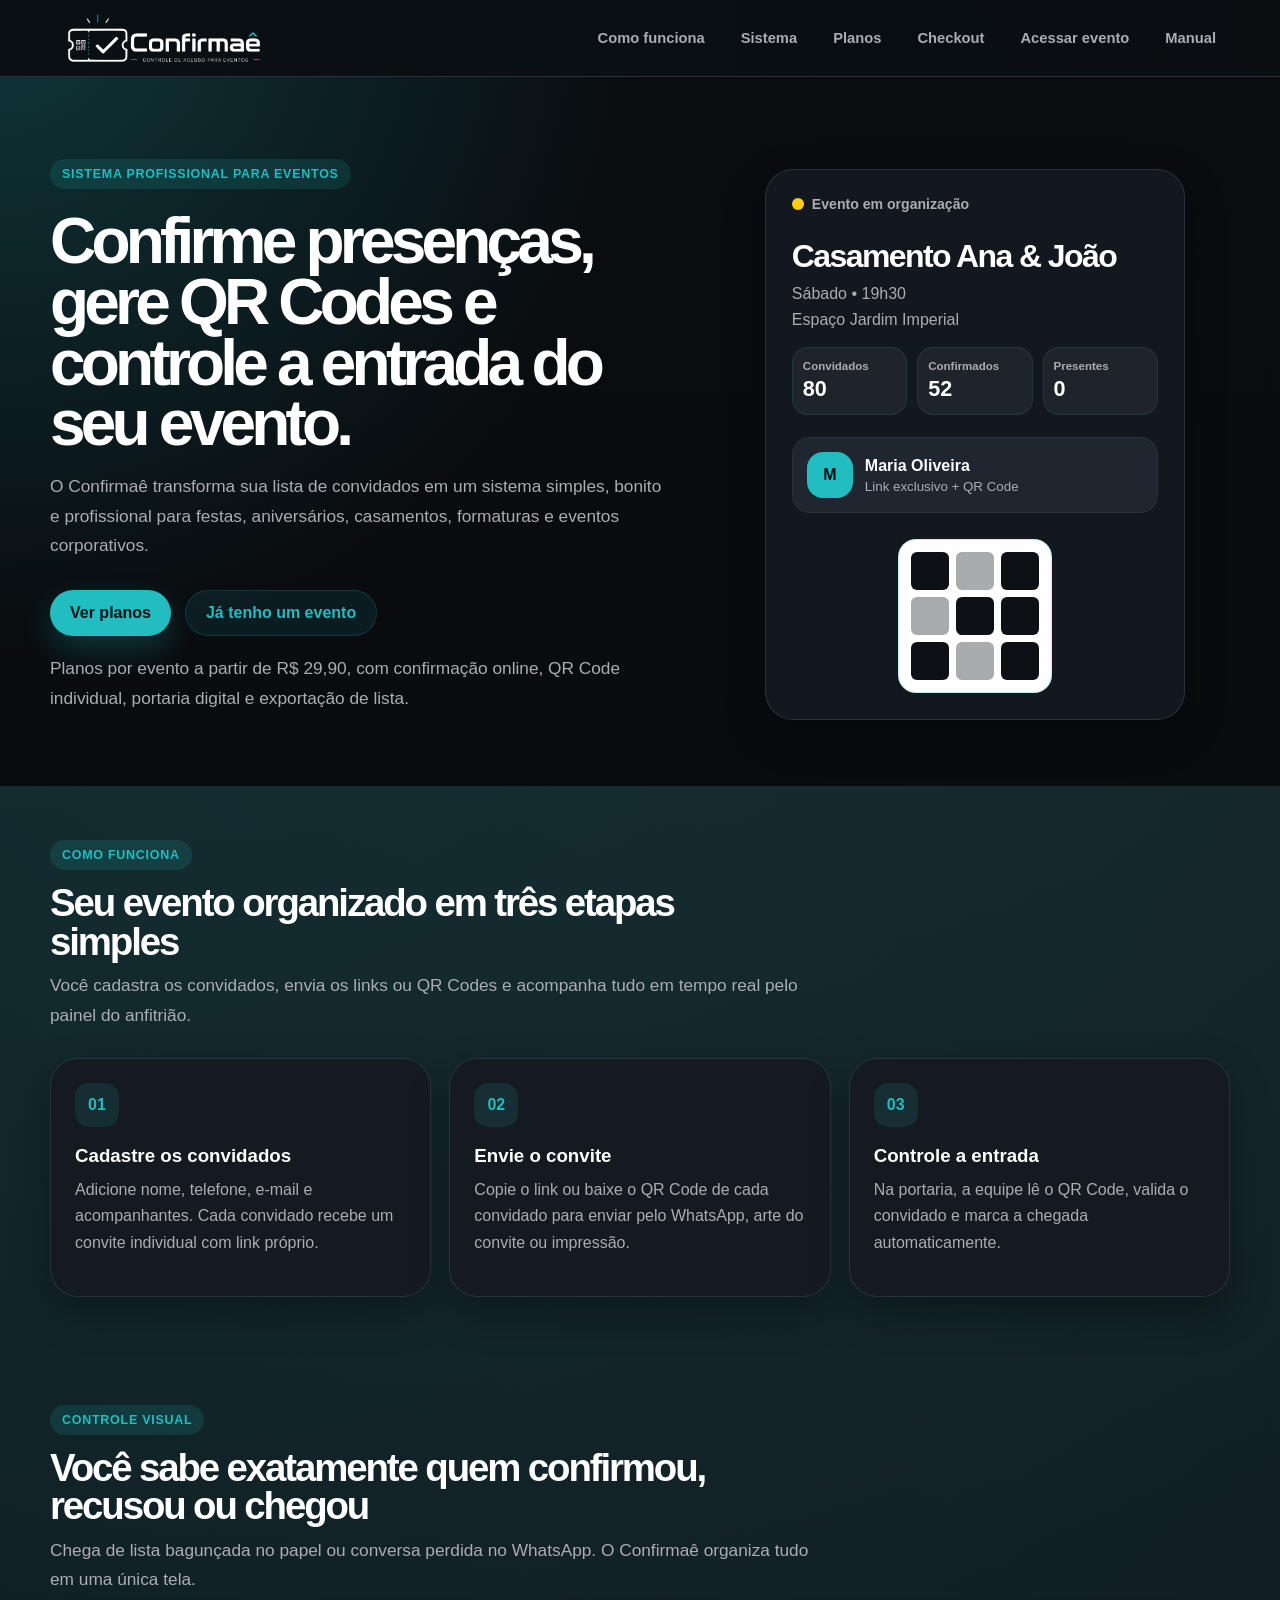
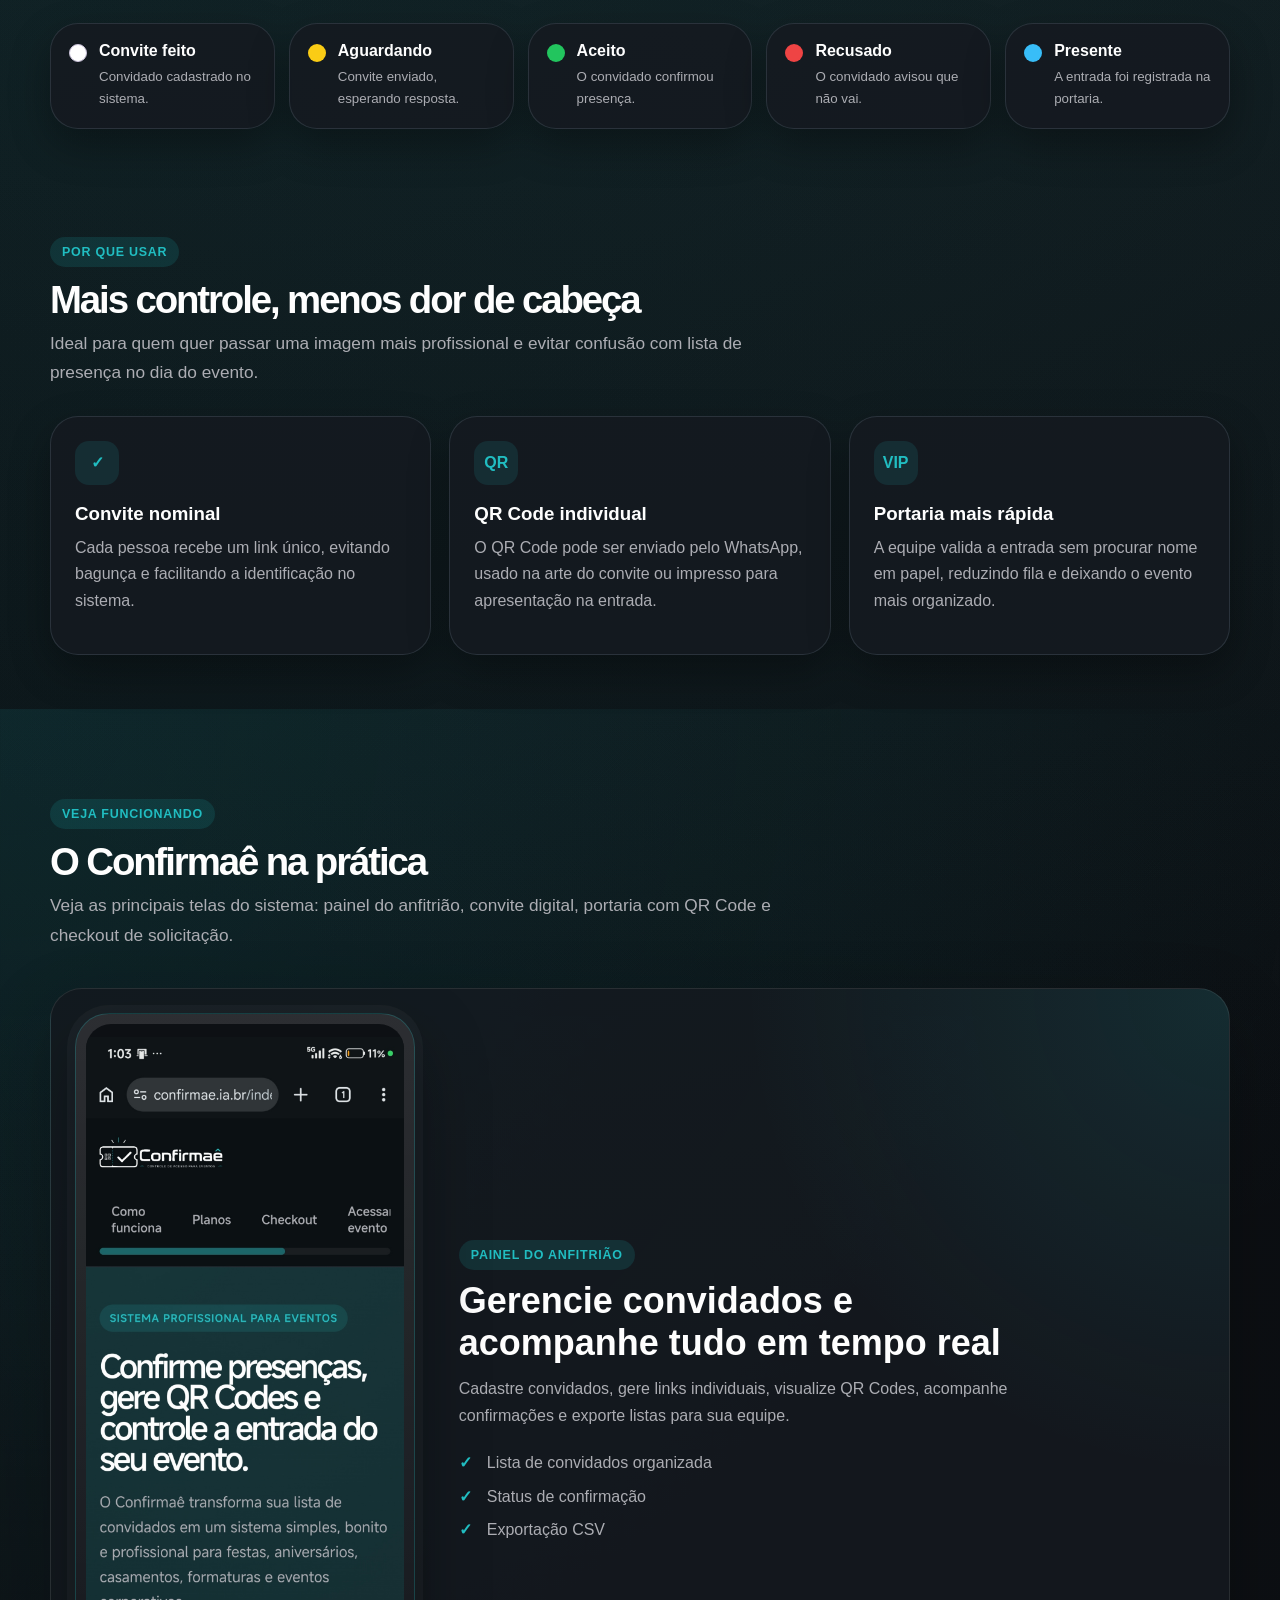
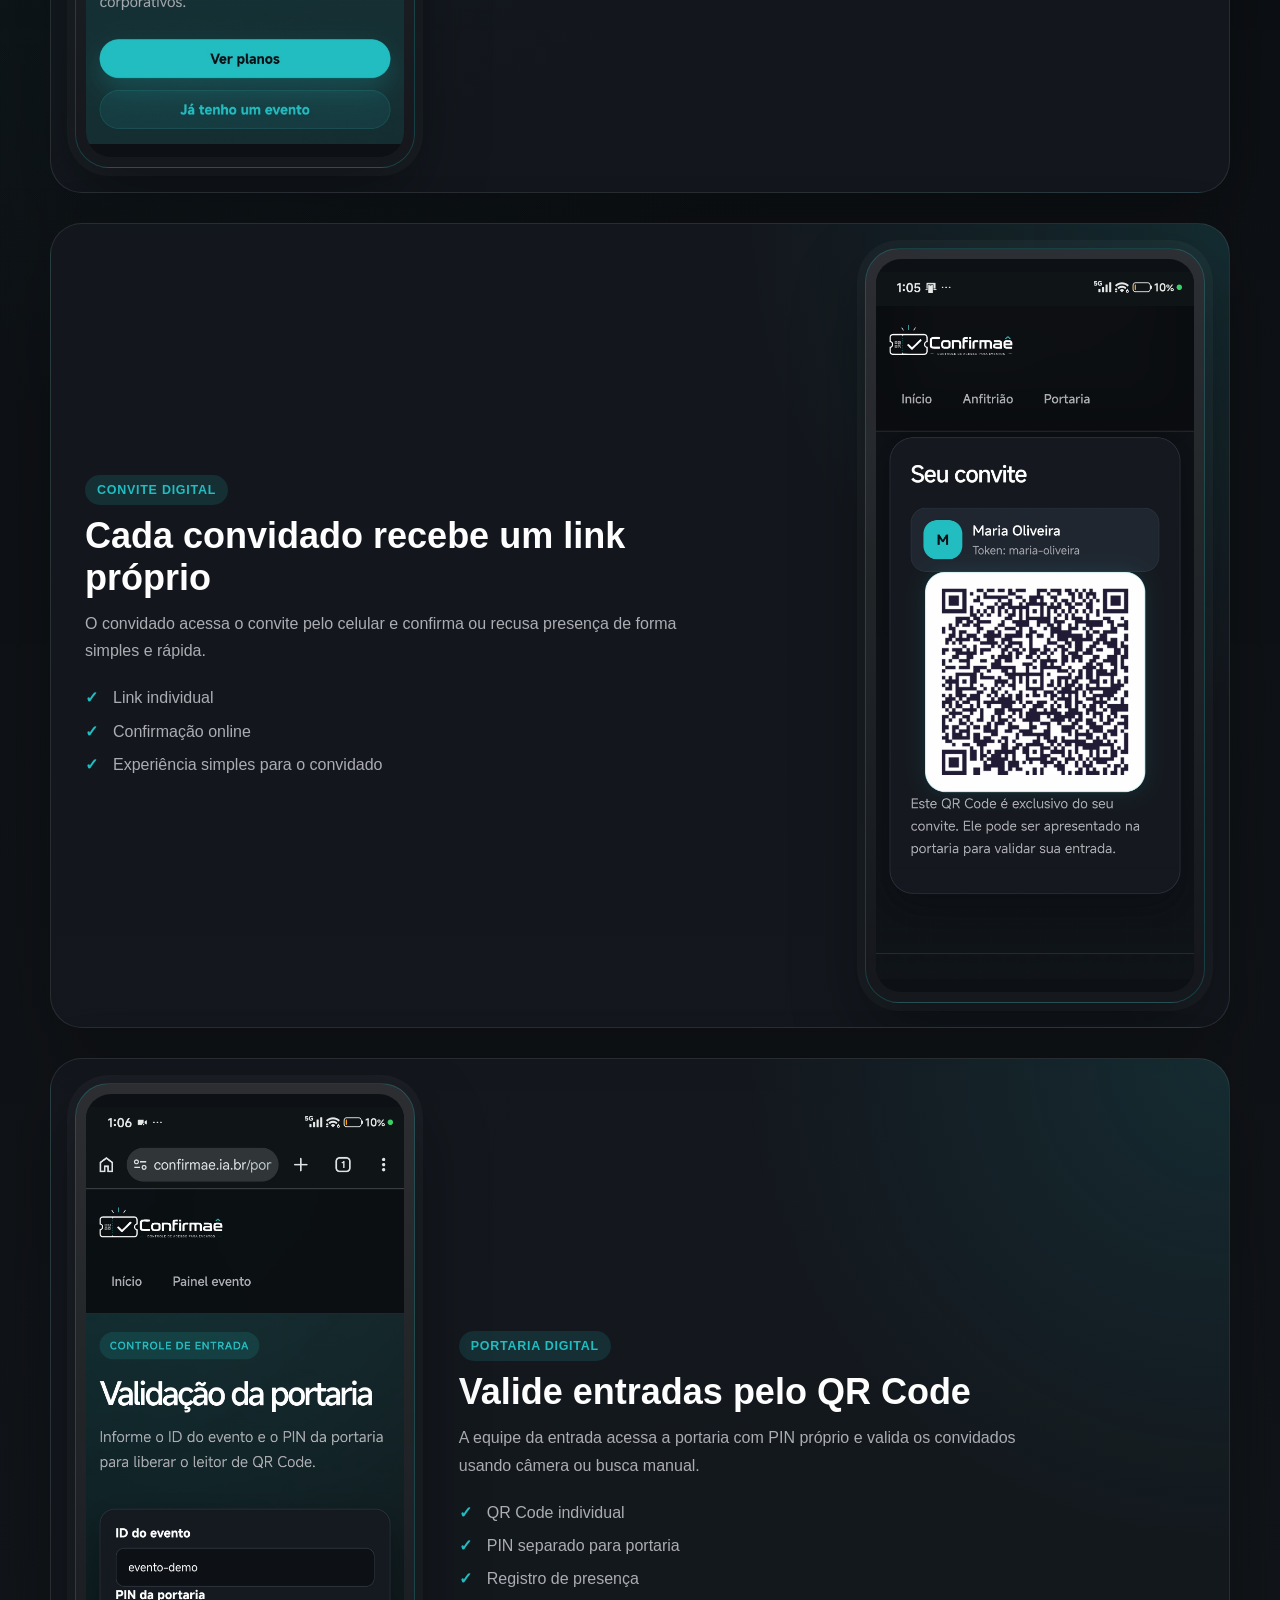
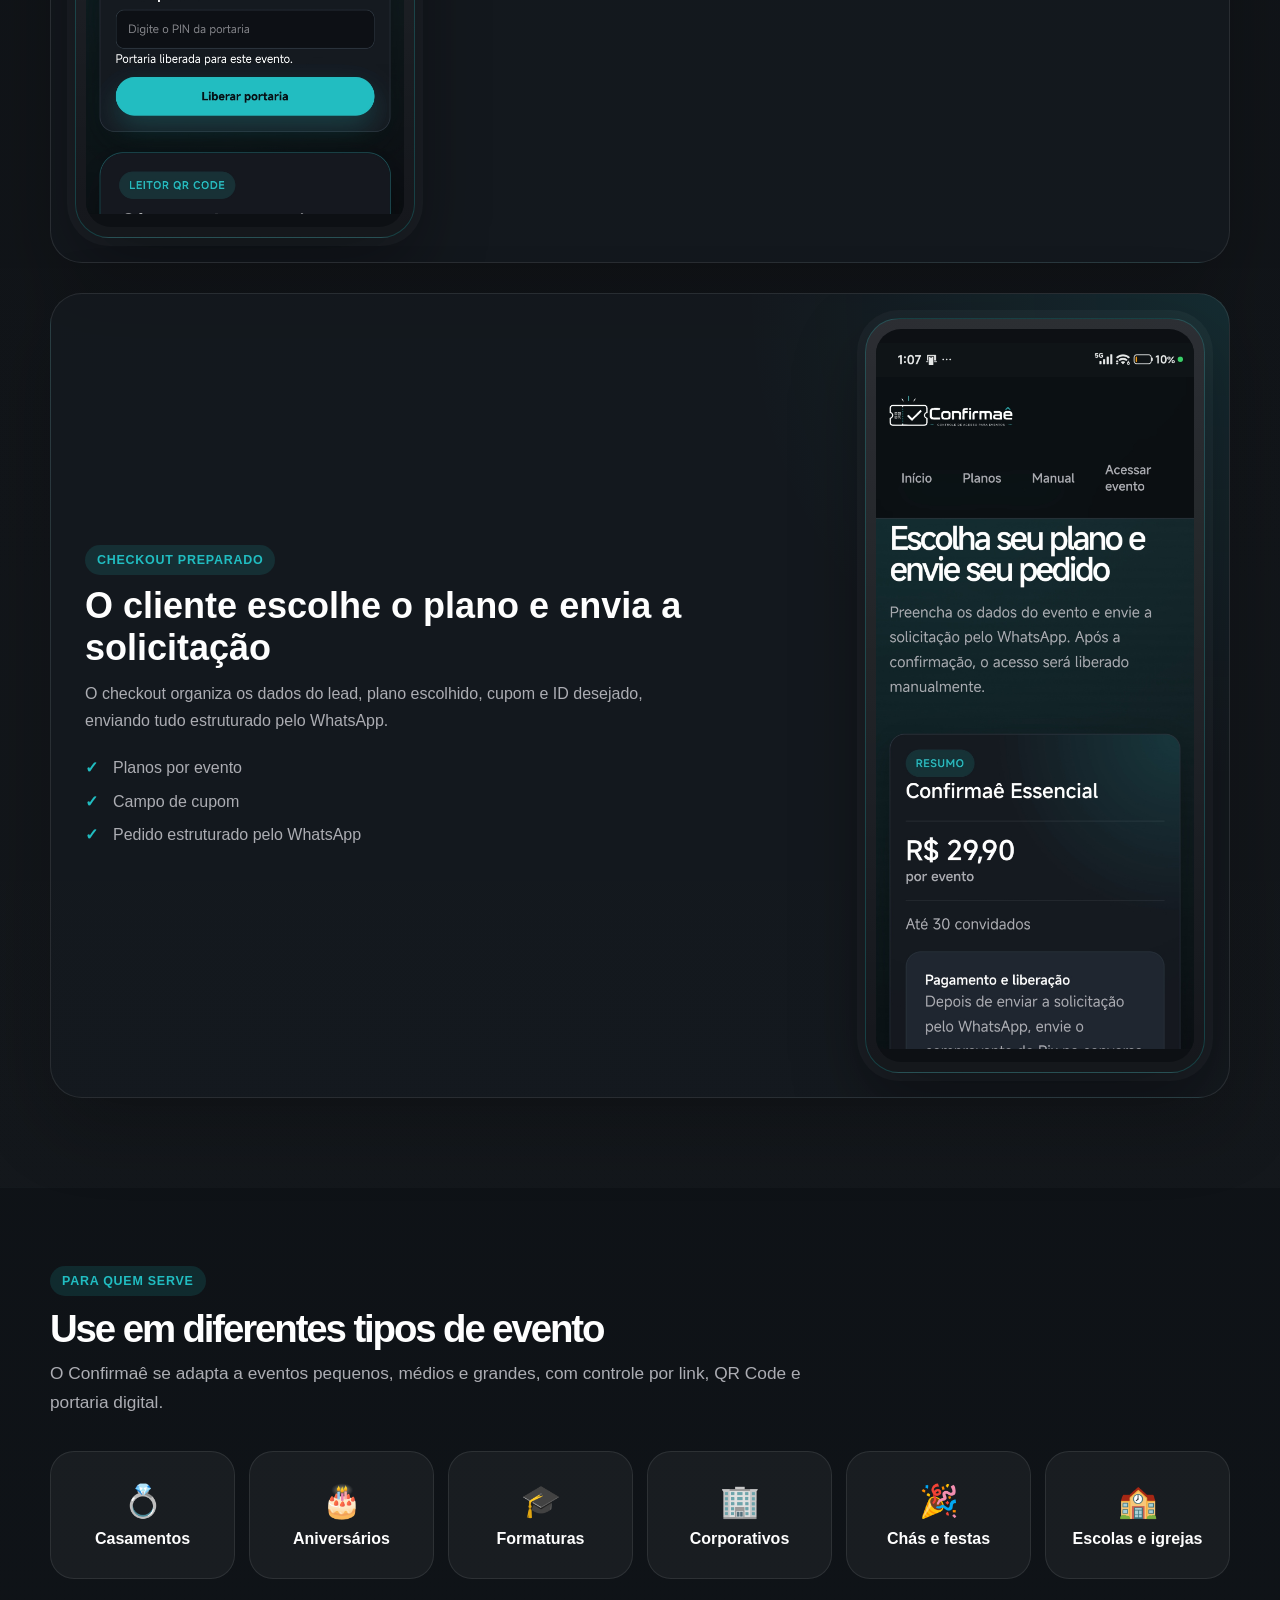
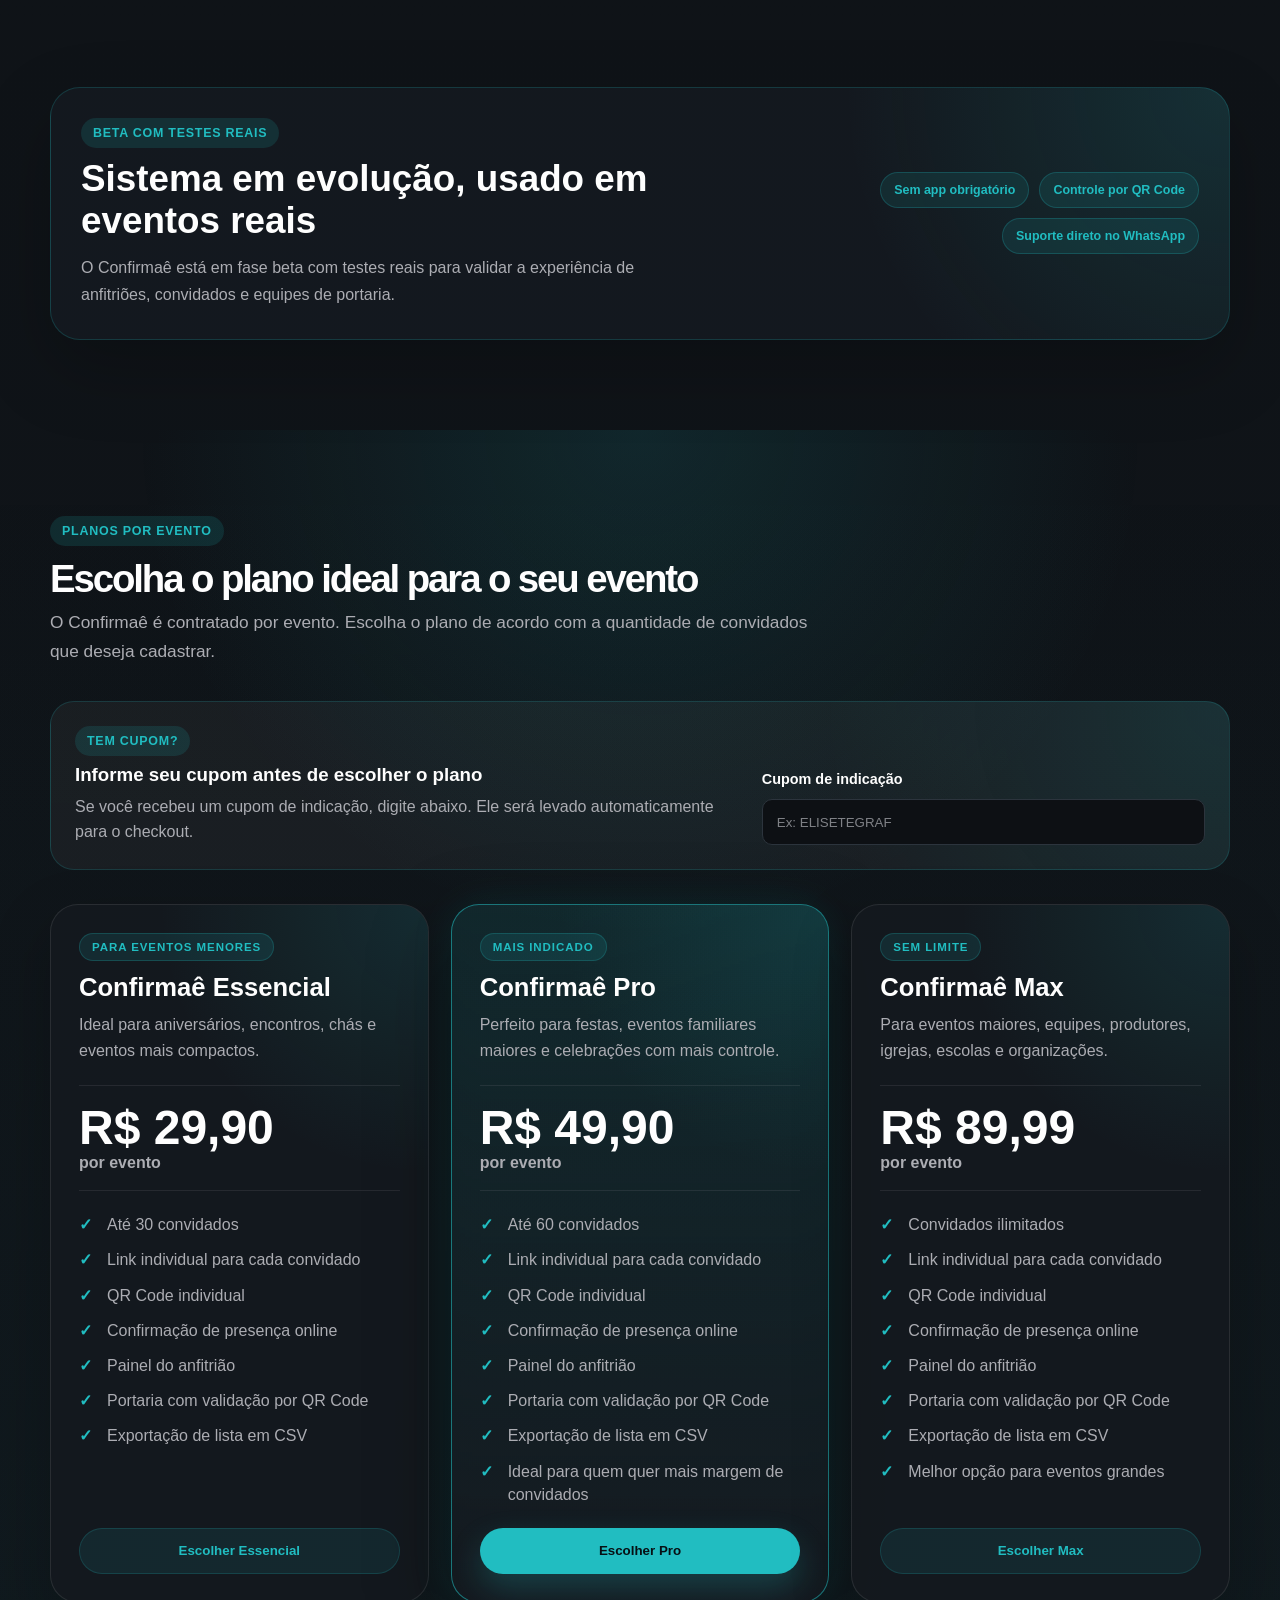
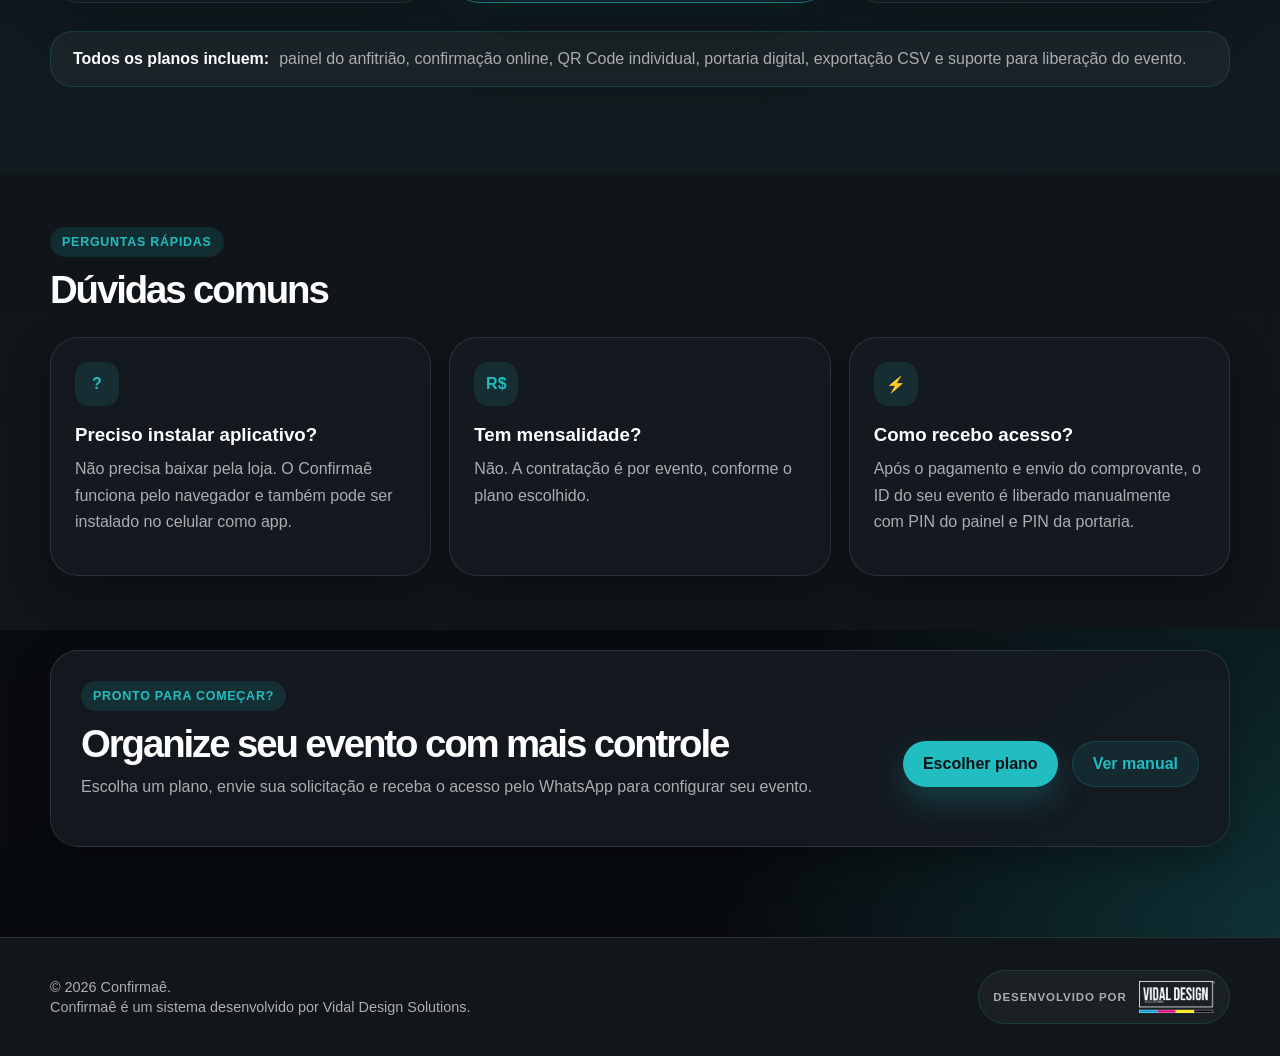
==== commit f56d9684: "Update stylesheet links in index.html Updated stylesheet links to include versioning and added a new" ====
--- a/index.html
+++ b/index.html
@@ -19,7 +19,8 @@
 
   <link rel="icon" type="image/png" href="assets/img/confirmae-icon.png" />
   <link rel="apple-touch-icon" href="assets/img/confirmae-icon.png" />
-  <link rel="stylesheet" href="assets/css/style.css?v=pix-1" />
+  <link rel="stylesheet" href="assets/css/style.css?v=..." />
+  <link rel="stylesheet" href="assets/css/style-v2.css?v=1" />
 </head>
 
 <body class="page-home">
--- a/assets/css/style.css
+++ b/assets/css/style.css
@@ -2977,6 +2977,42 @@
     grid-column: 1 / -1;
   }
 }
+/* =========================================================
+   Confirmaê v1.3 · Cupons avançados (validade + limite)
+   (bloco aditivo — não remove nada existente)
+   ========================================================= */
+
+/* Linha de campos do cupom (validade e uso) */
+.form-row-coupon {
+  display: grid;
+  grid-template-columns: repeat(3, minmax(0, 1fr));
+  gap: 12px;
+  align-items: end;
+}
+
+.form-row-coupon .form-group {
+  display: grid;
+  gap: 4px;
+}
+
+/* Botões de ação compactos na tabela de cupons */
+.coupons-table-actions {
+  display: flex;
+  flex-wrap: wrap;
+  gap: 6px;
+}
+
+@media (max-width: 900px) {
+  .form-row-coupon {
+    grid-template-columns: 1fr 1fr;
+  }
+}
+
+@media (max-width: 640px) {
+  .form-row-coupon {
+    grid-template-columns: 1fr;
+  }
+}
 
 @media (max-width: 700px) {
   .payment-summary-grid {
--- a/assets/css/style-v2.css
+++ b/assets/css/style-v2.css
@@ -0,0 +1,230 @@
+/* =========================================================
+   Confirmaê v2 · Camada de fluidez + foto de fundo
+   =========================================================
+   Este arquivo é ADITIVO. Ele não substitui o style.css.
+   Carregado depois, sobrepõe apenas o que precisa.
+   Se algo der errado, basta remover o <link> deste CSS.
+   ========================================================= */
+
+/* ─── 1. Fade-in suave ao carregar cada página ─── */
+body {
+  animation: v2PageFadeIn 0.42s ease both;
+}
+
+@keyframes v2PageFadeIn {
+  from { opacity: 0; }
+  to { opacity: 1; }
+}
+
+/* ─── 2. Indicador animado no menu de navegação ─── */
+.main-nav a {
+  position: relative;
+}
+
+.main-nav a::after {
+  content: "";
+  position: absolute;
+  bottom: 4px;
+  left: 14px;
+  right: 14px;
+  height: 2px;
+  background: var(--color-primary);
+  border-radius: 2px;
+  transform: scaleX(0);
+  transform-origin: center;
+  transition: transform 0.24s cubic-bezier(0.4, 0, 0.2, 1);
+}
+
+.main-nav a:hover::after {
+  transform: scaleX(1);
+}
+
+/* ─── 3. HERO com foto de fundo (index.html) ─── */
+.hero-section {
+  position: relative;
+  background-image:
+    radial-gradient(circle at top left, rgba(33, 189, 193, 0.24), transparent 42%),
+    linear-gradient(180deg, rgba(9, 11, 14, 0.82) 0%, rgba(9, 11, 14, 0.94) 100%),
+    url("../img/background-event.jpg");
+  background-size: cover;
+  background-position: center;
+  background-attachment: fixed;
+  overflow: hidden;
+}
+
+/* ─── 4. CTA final com foto de fundo (index.html) ─── */
+.final-cta-section {
+  position: relative;
+  background-image:
+    radial-gradient(circle at bottom right, rgba(33, 189, 193, 0.22), transparent 42%),
+    linear-gradient(180deg, rgba(9, 11, 14, 0.9) 0%, rgba(9, 11, 14, 0.96) 100%),
+    url("../img/background-event.jpg");
+  background-size: cover;
+  background-position: center 65%;
+  overflow: hidden;
+}
+
+/* Em mobile, background-attachment: fixed não funciona bem no iOS */
+@media (max-width: 900px) {
+  .hero-section {
+    background-attachment: scroll;
+  }
+}
+
+/* ─── 5. Cards com hover mais elegante ─── */
+.panel-card,
+.feature-card,
+.pricing-card,
+.stat-card,
+.event-type-card,
+.system-showcase-card {
+  transition:
+    transform 0.28s cubic-bezier(0.4, 0, 0.2, 1),
+    border-color 0.28s ease,
+    box-shadow 0.28s ease,
+    background 0.28s ease;
+}
+
+.panel-card:hover,
+.feature-card:hover,
+.pricing-card:hover,
+.stat-card:hover {
+  transform: translateY(-4px) scale(1.005);
+  border-color: rgba(33, 189, 193, 0.42);
+  box-shadow:
+    0 22px 52px rgba(0, 0, 0, 0.34),
+    0 0 32px rgba(33, 189, 193, 0.08);
+}
+
+/* ─── 6. Ripple sutil nos botões ao clicar ─── */
+.btn {
+  position: relative;
+  overflow: hidden;
+  transition:
+    transform 0.22s cubic-bezier(0.4, 0, 0.2, 1),
+    box-shadow 0.22s ease,
+    background 0.22s ease;
+}
+
+.btn::before {
+  content: "";
+  position: absolute;
+  top: 50%;
+  left: 50%;
+  width: 0;
+  height: 0;
+  background: rgba(255, 255, 255, 0.18);
+  border-radius: 50%;
+  transform: translate(-50%, -50%);
+  transition: width 0.55s ease, height 0.55s ease;
+  pointer-events: none;
+}
+
+.btn:active::before {
+  width: 320px;
+  height: 320px;
+}
+
+.btn:active {
+  transform: translateY(-1px) scale(0.98);
+}
+
+/* ─── 7. Modal com blur + slide-up ─── */
+.modal-overlay {
+  backdrop-filter: blur(10px);
+  -webkit-backdrop-filter: blur(10px);
+  transition: opacity 0.28s ease;
+}
+
+.modal-card {
+  animation: v2ModalSlideUp 0.34s cubic-bezier(0.4, 0, 0.2, 1) both;
+}
+
+@keyframes v2ModalSlideUp {
+  from {
+    opacity: 0;
+    transform: translateY(32px) scale(0.97);
+  }
+  to {
+    opacity: 1;
+    transform: translateY(0) scale(1);
+  }
+}
+
+/* ─── 8. Foco nos campos com glow suave ─── */
+input:focus,
+select:focus,
+textarea:focus {
+  border-color: var(--color-primary);
+  box-shadow:
+    0 0 0 4px rgba(33, 189, 193, 0.13),
+    0 0 22px rgba(33, 189, 193, 0.08);
+  outline: none;
+  transition: box-shadow 0.24s ease, border-color 0.24s ease;
+}
+
+/* ─── 9. Stat cards destacam o número ao passar o mouse ─── */
+.stat-card strong {
+  transition: color 0.3s ease, transform 0.3s ease;
+  display: inline-block;
+}
+
+.stat-card:hover strong {
+  color: var(--color-primary);
+  transform: scale(1.04);
+}
+
+/* ─── 10. Badge do rodapé mais fluido ─── */
+.developer-badge {
+  transition:
+    transform 0.24s cubic-bezier(0.4, 0, 0.2, 1),
+    border-color 0.24s ease,
+    background 0.24s ease,
+    box-shadow 0.24s ease;
+}
+
+/* ─── 11. Links de navegação do rodapé ─── */
+.footer-brand-note p,
+.developer-badge span {
+  transition: color 0.22s ease;
+}
+
+/* ─── 12. Ícone de brand suave ao passar o mouse ─── */
+.site-header .brand {
+  transition: opacity 0.24s ease, transform 0.24s ease;
+}
+
+.site-header .brand:hover {
+  opacity: 0.94;
+  transform: translateY(-1px);
+}
+
+/* ─── 13. Tabela mais fluida ─── */
+.guest-table tr {
+  transition: background 0.22s ease;
+}
+
+.guest-table tbody tr:hover {
+  background: rgba(33, 189, 193, 0.04);
+}
+
+/* ─── 14. Respeito a quem prefere sem animação ─── */
+@media (prefers-reduced-motion: reduce) {
+  body,
+  .btn,
+  .panel-card,
+  .feature-card,
+  .pricing-card,
+  .stat-card,
+  .modal-card {
+    animation: none !important;
+    transition: none !important;
+  }
+
+  .panel-card:hover,
+  .feature-card:hover,
+  .pricing-card:hover,
+  .stat-card:hover {
+    transform: none !important;
+  }
+}
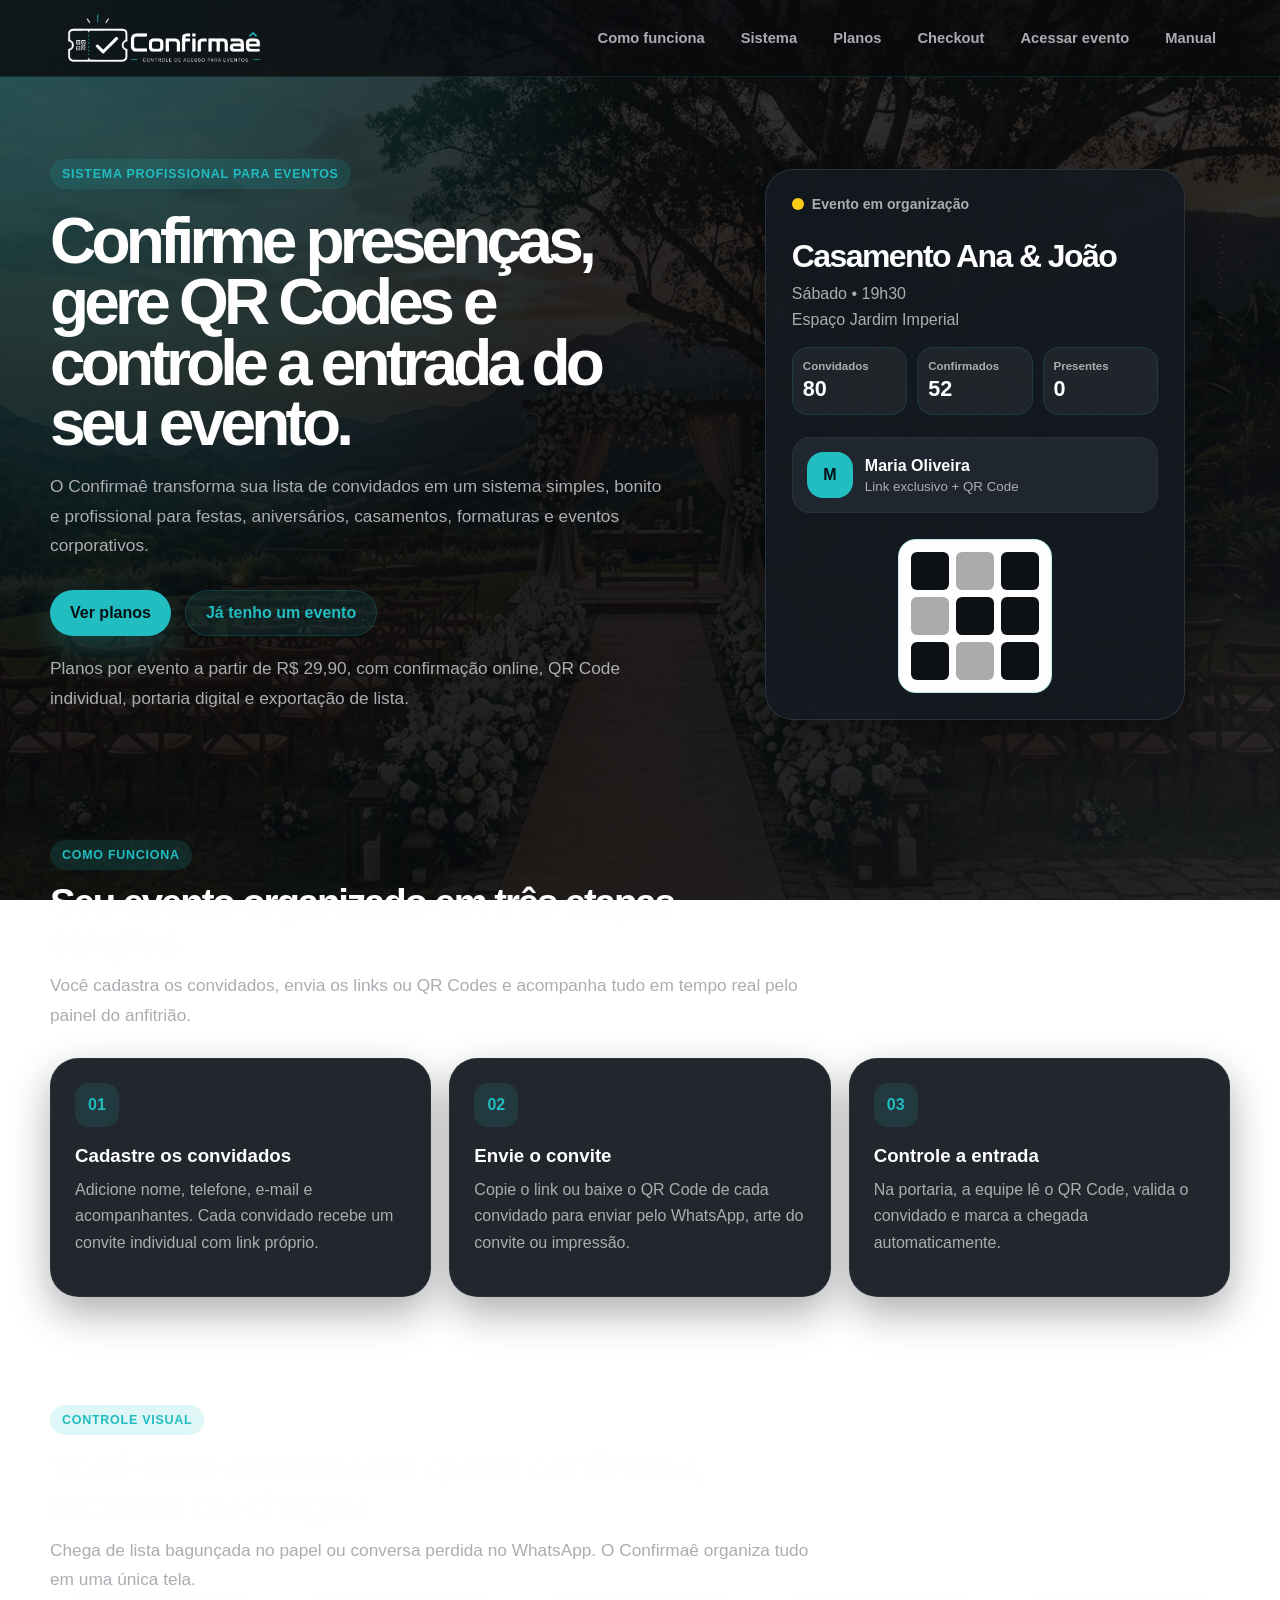
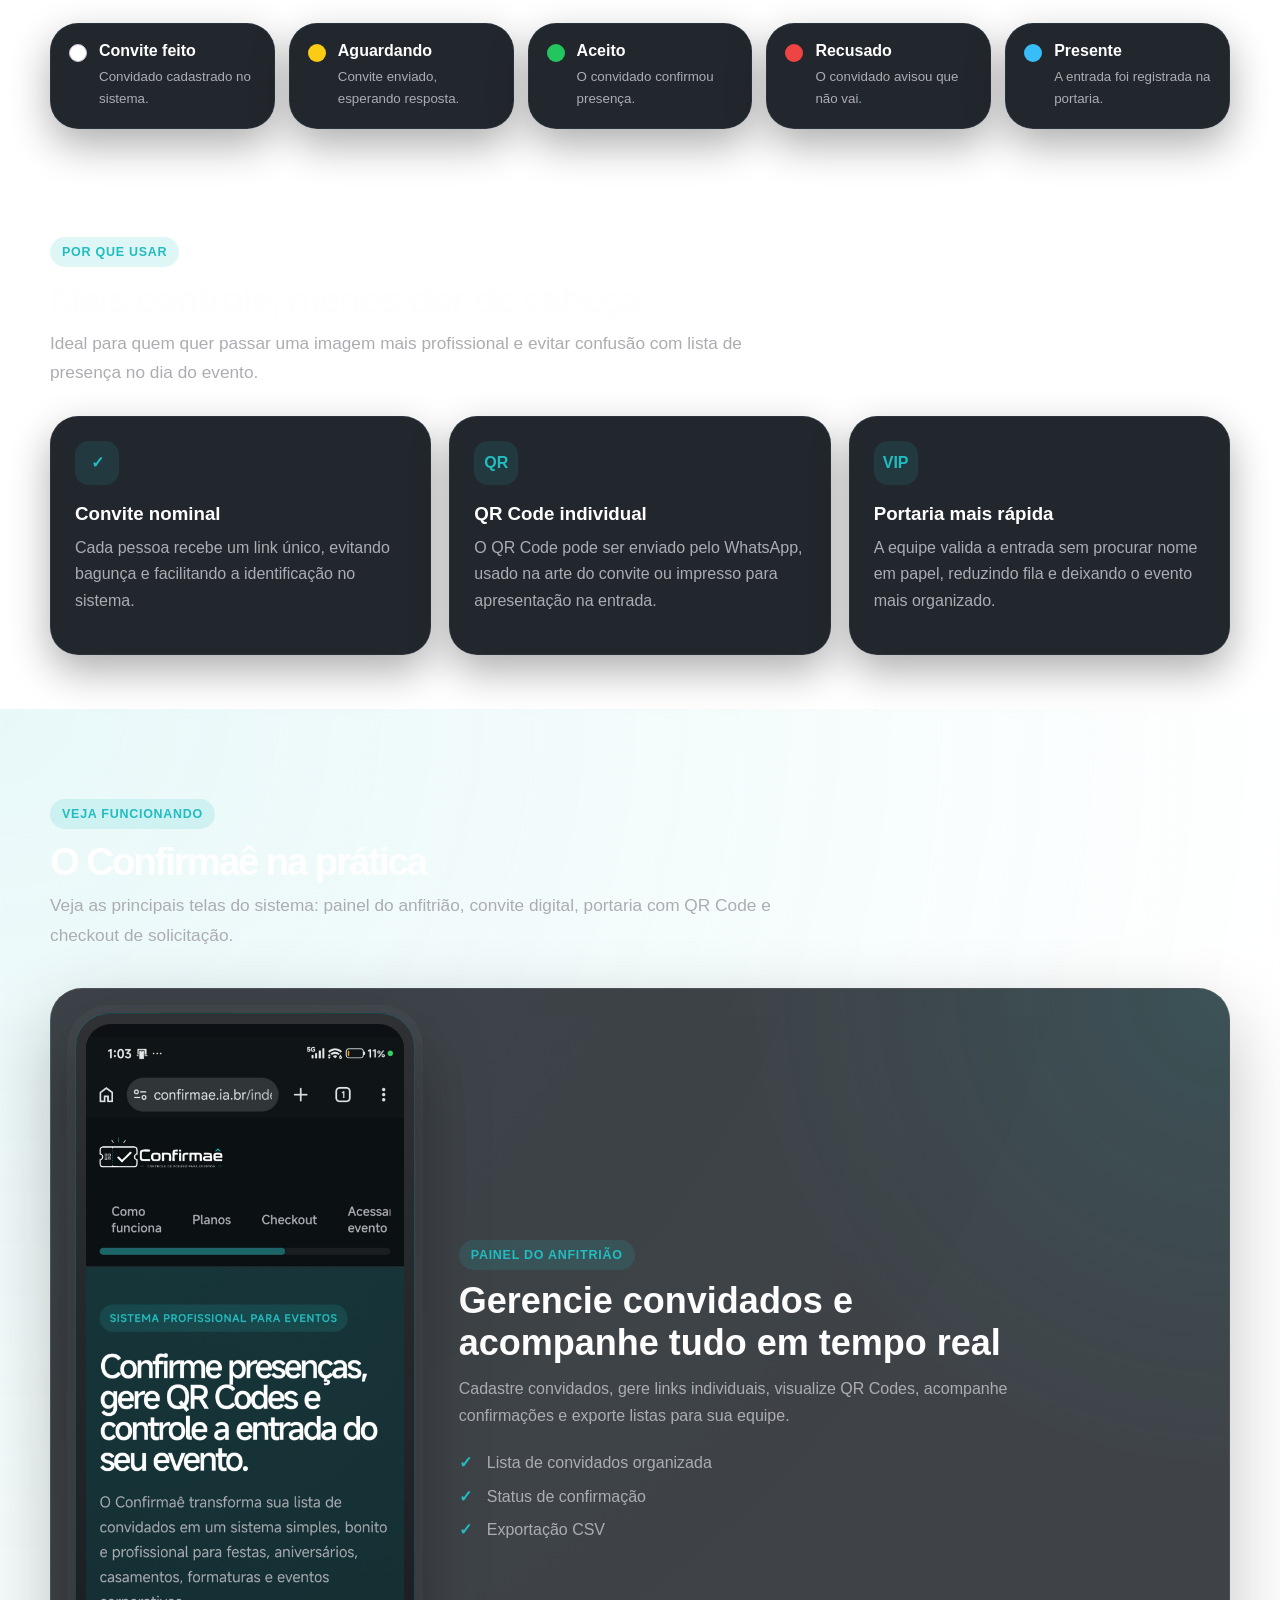
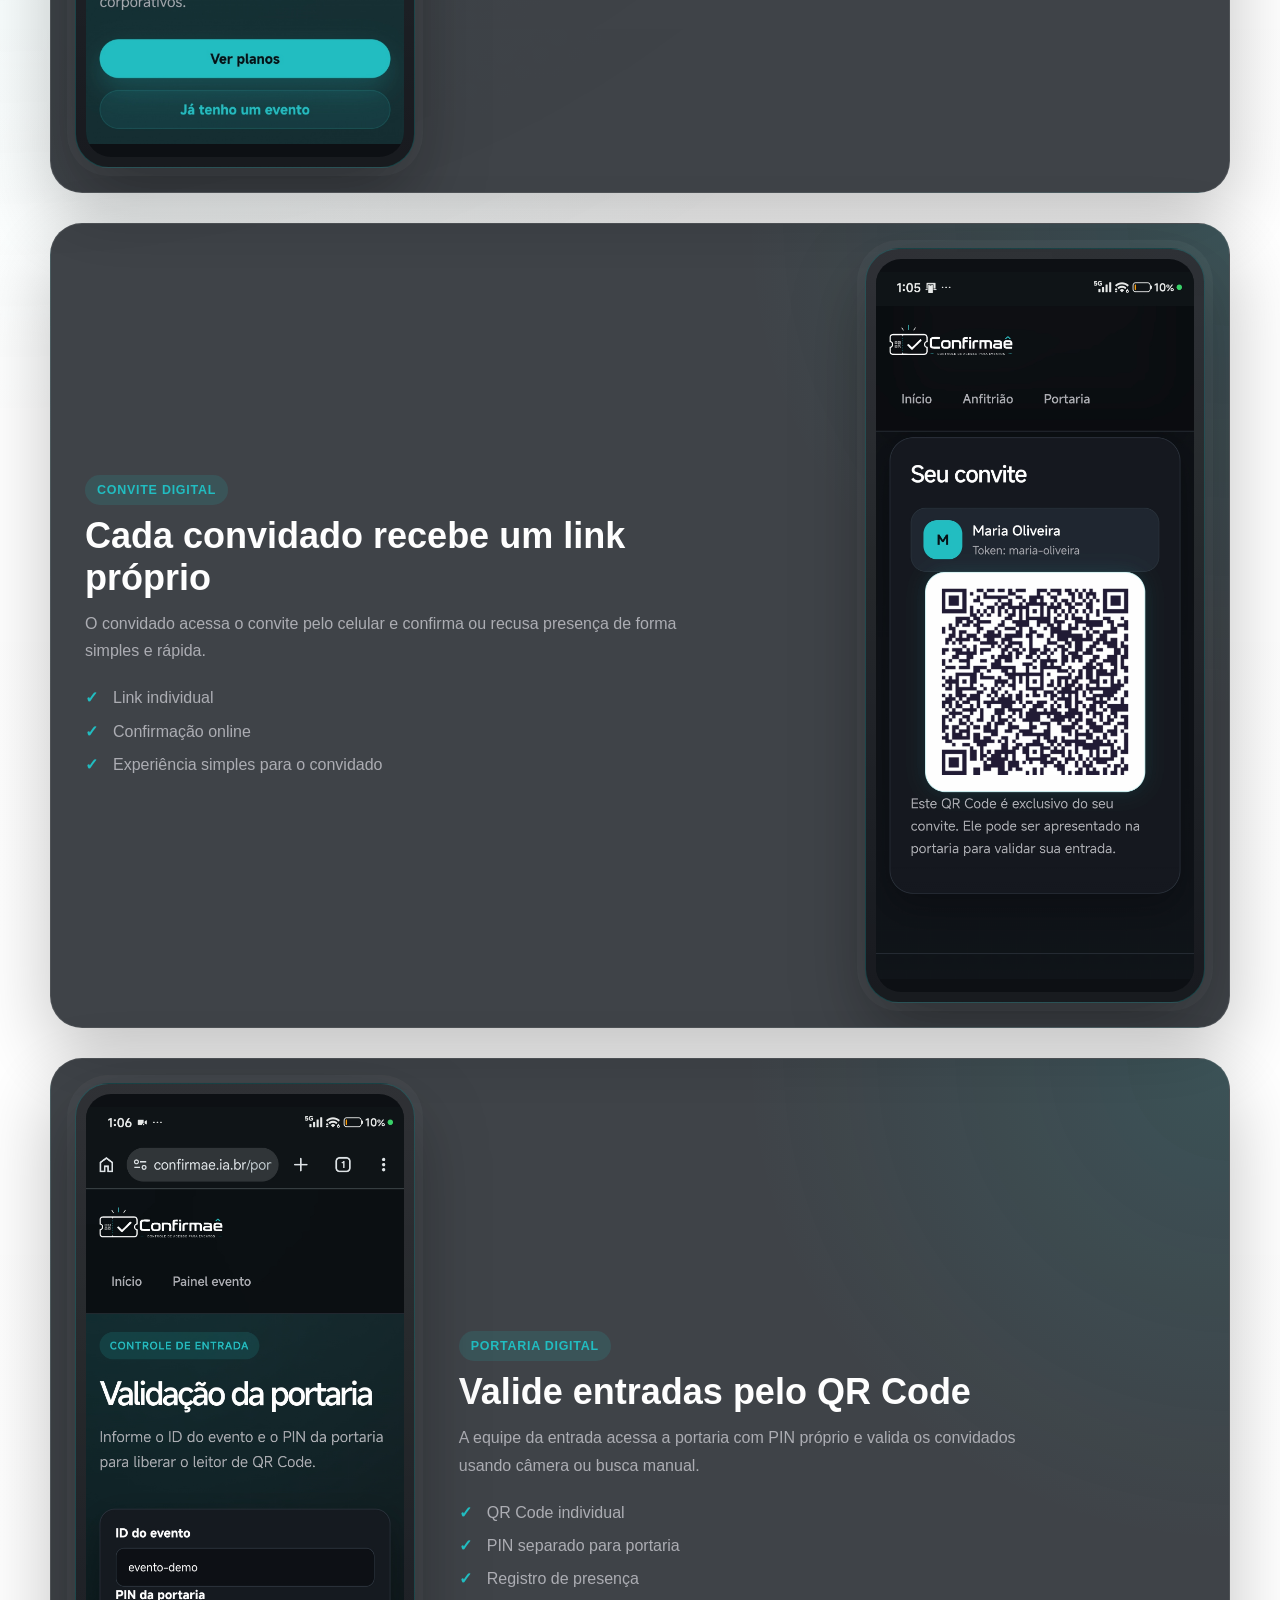
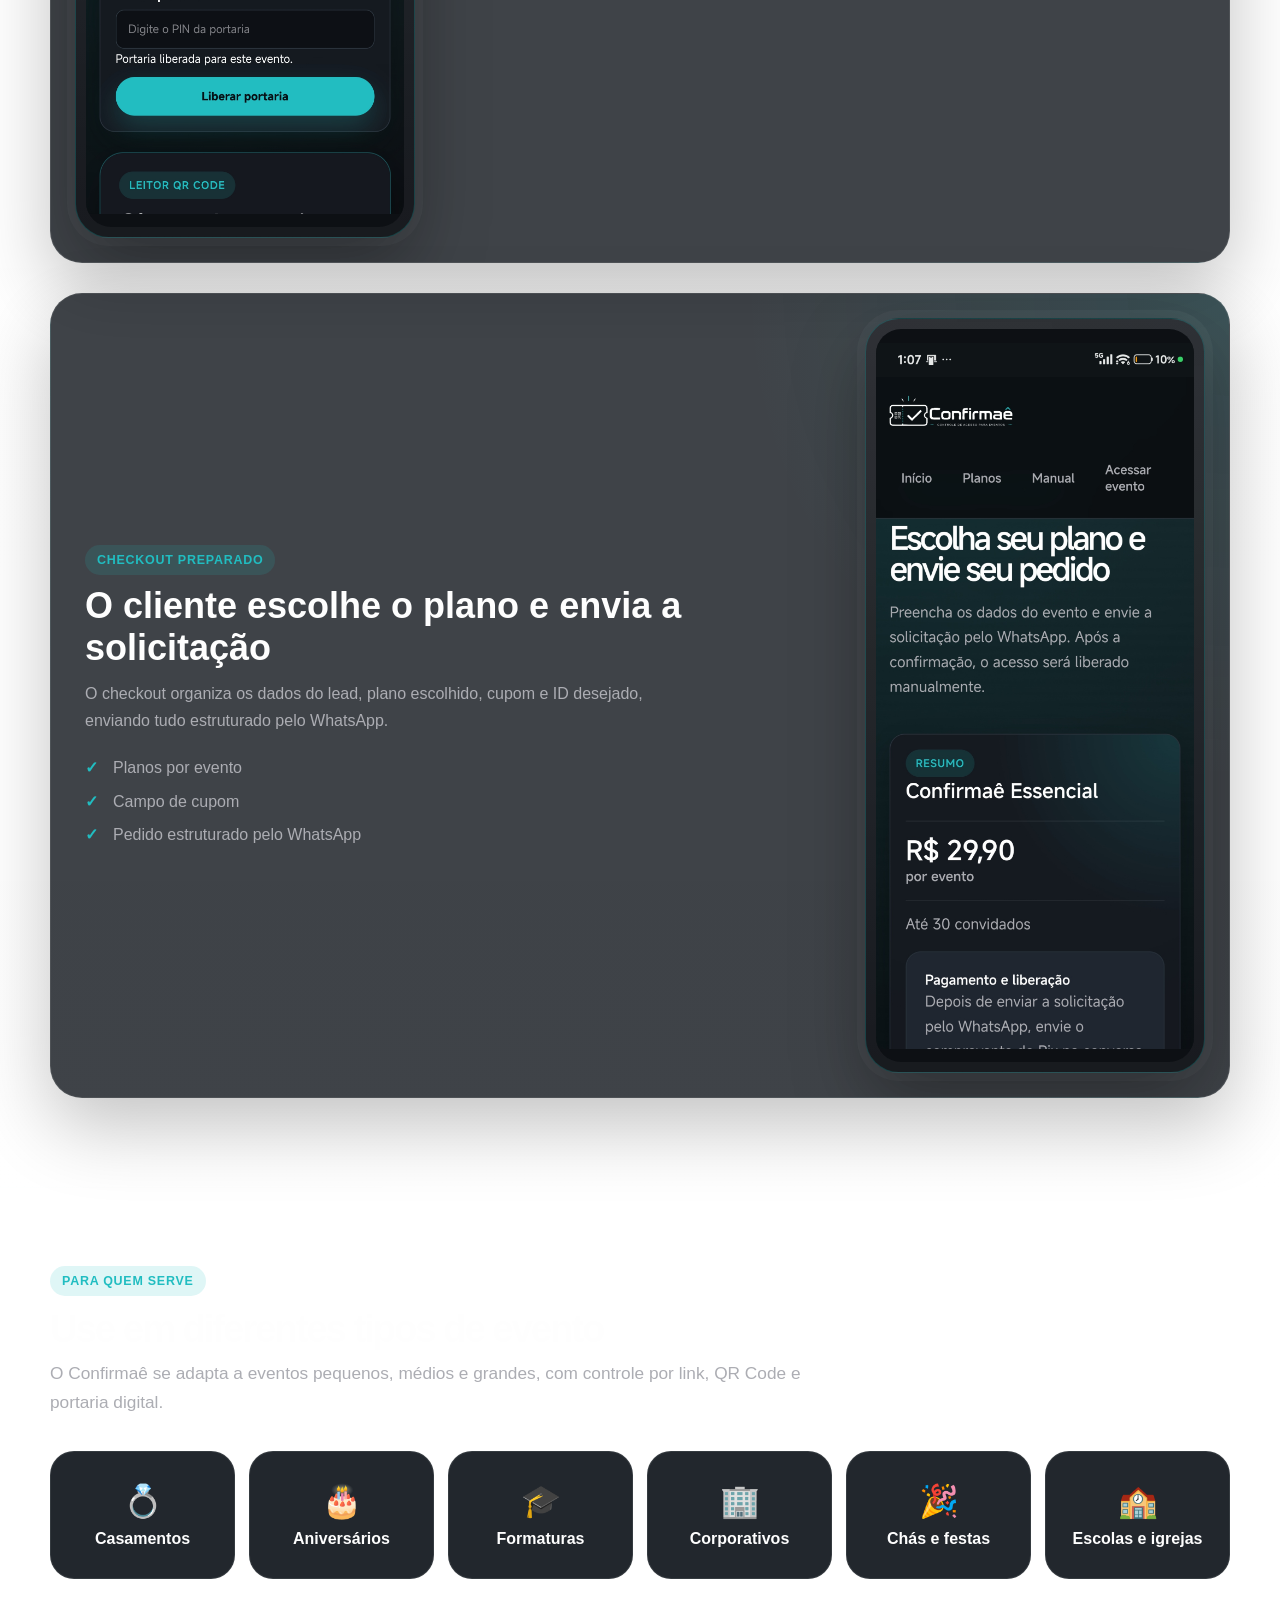
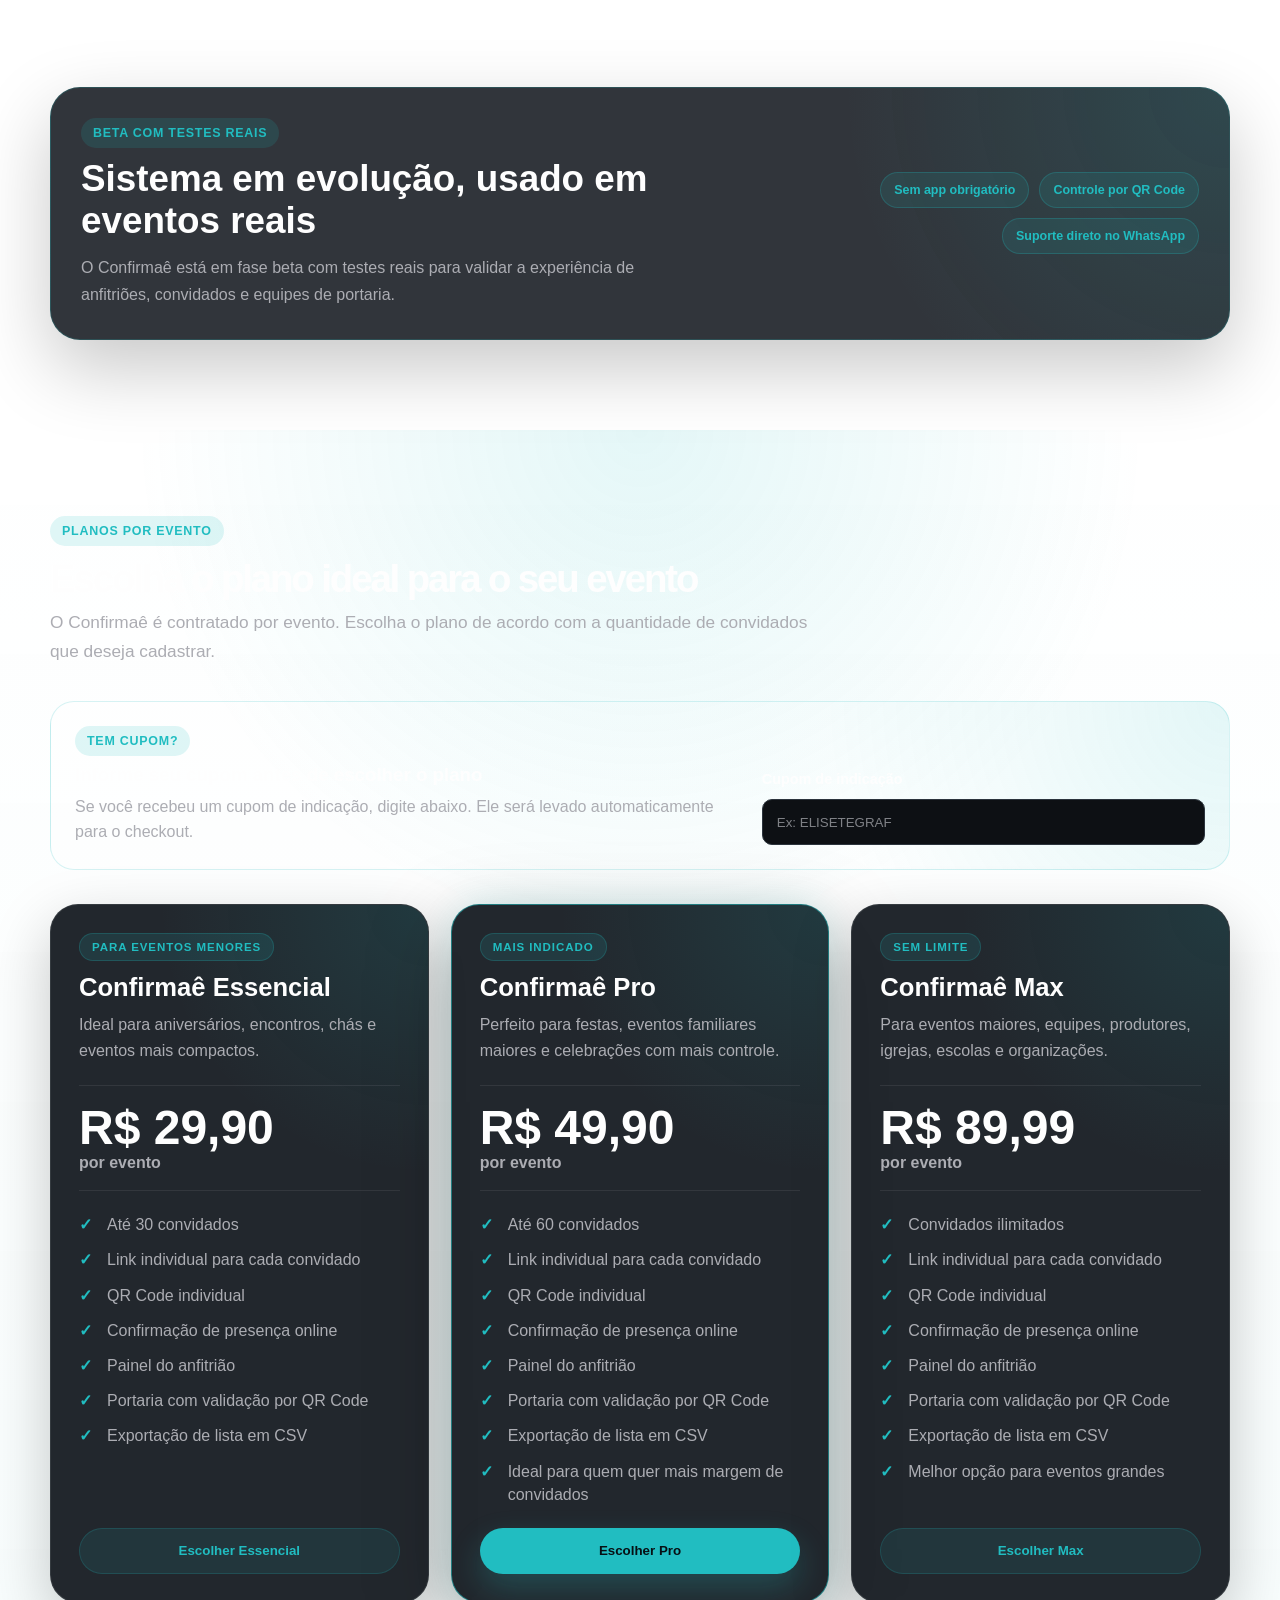
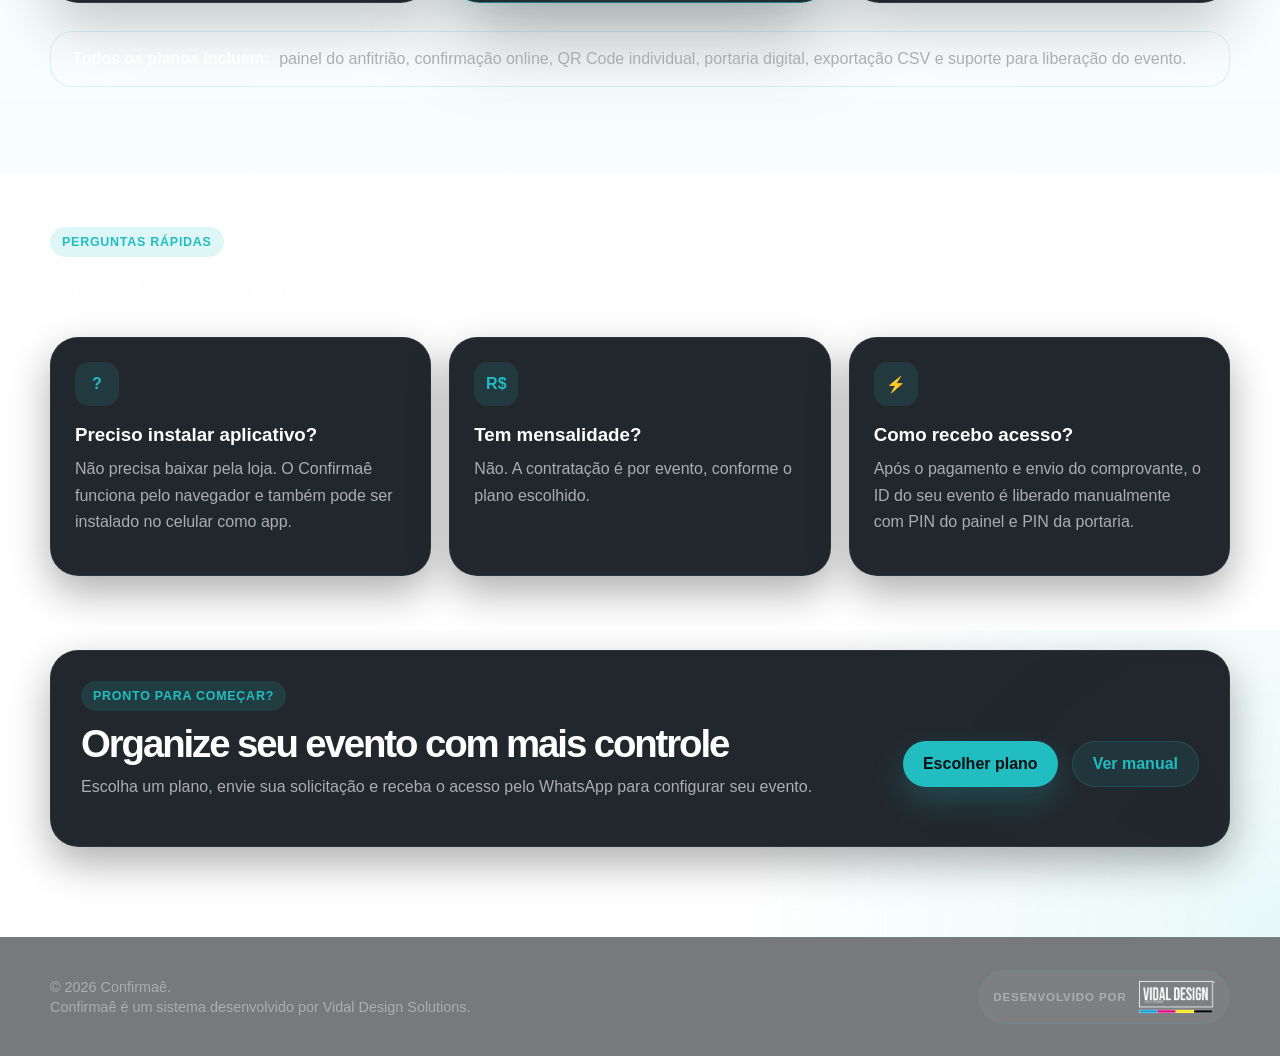
==== commit cabcf98f: "Update index.html" ====
--- a/index.html
+++ b/index.html
@@ -20,7 +20,7 @@
   <link rel="icon" type="image/png" href="assets/img/confirmae-icon.png" />
   <link rel="apple-touch-icon" href="assets/img/confirmae-icon.png" />
   <link rel="stylesheet" href="assets/css/style.css?v=..." />
-  <link rel="stylesheet" href="assets/css/style-v2.css?v=1" />
+  <link rel="stylesheet" href="assets/css/style-v2.css?v=2" />
 </head>
 
 <body class="page-home">
@@ -700,7 +700,7 @@
     });
   </script>
 
-  <script src="assets/js/animations.js?v=visual-1"></script>
+ <script src="assets/js/animations.js?v=v2-1"></script>
   <script src="assets/js/pwa.js?v=pwa-1"></script>
 </body>
 </html>
--- a/assets/css/style-v2.css
+++ b/assets/css/style-v2.css
@@ -1,14 +1,46 @@
 /* =========================================================
-   Confirmaê v2 · Camada de fluidez + foto de fundo
+   Confirmaê v2 · Camada de fluidez + foto de fundo GLOBAL
    =========================================================
    Este arquivo é ADITIVO. Ele não substitui o style.css.
    Carregado depois, sobrepõe apenas o que precisa.
    Se algo der errado, basta remover o <link> deste CSS.
+
+   ⚡ NOVO (v2): o background agora é aplicado no <body>,
+   afetando automaticamente TODAS as páginas.
    ========================================================= */
 
-/* ─── 1. Fade-in suave ao carregar cada página ─── */
+/* ─── 1. BACKGROUND GLOBAL (aplica em todas as páginas) ─── */
 body {
+  background-image:
+    radial-gradient(circle at top left, rgba(33, 189, 193, 0.20), transparent 42%),
+    radial-gradient(circle at bottom right, rgba(94, 97, 104, 0.16), transparent 38%),
+    linear-gradient(180deg,
+      rgba(9, 11, 14, 0.82) 0%,
+      rgba(9, 11, 14, 0.90) 45%,
+      rgba(9, 11, 14, 0.88) 100%
+    ),
+    url("../img/background-event.jpg");
+  background-size: cover;
+  background-position: center;
+  background-repeat: no-repeat;
+
+  /* Fade-in suave ao carregar a página */
   animation: v2PageFadeIn 0.42s ease both;
+}
+
+/* Em desktop, o fundo fica "preso" (parallax suave).
+   Em mobile, deixa rolar para evitar bugs de iOS. */
+@media (min-width: 901px) {
+  body {
+    background-attachment: fixed;
+  }
+}
+
+@media (max-width: 900px) {
+  body {
+    background-attachment: scroll;
+    background-position: center top;
+  }
 }
 
 @keyframes v2PageFadeIn {
@@ -16,7 +48,49 @@
   to { opacity: 1; }
 }
 
-/* ─── 2. Indicador animado no menu de navegação ─── */
+/* ─── 2. HEADER com efeito "vidro" sobre o fundo ─── */
+.site-header {
+  background: rgba(9, 11, 14, 0.78);
+  backdrop-filter: blur(20px) saturate(1.15);
+  -webkit-backdrop-filter: blur(20px) saturate(1.15);
+  border-bottom: 1px solid rgba(33, 189, 193, 0.14);
+}
+
+/* ─── 3. FOOTER integrado ao fundo ─── */
+.site-footer {
+  background: rgba(9, 11, 14, 0.55);
+  backdrop-filter: blur(10px);
+  -webkit-backdrop-filter: blur(10px);
+  border-top: 1px solid rgba(33, 189, 193, 0.12);
+}
+
+/* ─── 4. HERO da home — overlay extra para dar destaque ─── */
+.hero-section {
+  position: relative;
+  background: radial-gradient(circle at top left, rgba(33, 189, 193, 0.10), transparent 42%);
+  overflow: hidden;
+}
+
+/* ─── 5. CTA final da home — overlay extra sutil ─── */
+.final-cta-section {
+  position: relative;
+  background: radial-gradient(circle at bottom right, rgba(33, 189, 193, 0.10), transparent 42%);
+  overflow: hidden;
+}
+
+/* ─── 6. Cards um pouco mais opacos para melhor leitura sobre foto ─── */
+.panel-card,
+.feature-card,
+.pricing-card,
+.stat-card,
+.event-type-card,
+.event-selector-card {
+  background: rgba(21, 26, 32, 0.94);
+  backdrop-filter: blur(8px);
+  -webkit-backdrop-filter: blur(8px);
+}
+
+/* ─── 7. Indicador animado no menu de navegação ─── */
 .main-nav a {
   position: relative;
 }
@@ -39,39 +113,7 @@
   transform: scaleX(1);
 }
 
-/* ─── 3. HERO com foto de fundo (index.html) ─── */
-.hero-section {
-  position: relative;
-  background-image:
-    radial-gradient(circle at top left, rgba(33, 189, 193, 0.24), transparent 42%),
-    linear-gradient(180deg, rgba(9, 11, 14, 0.82) 0%, rgba(9, 11, 14, 0.94) 100%),
-    url("../img/background-event.jpg");
-  background-size: cover;
-  background-position: center;
-  background-attachment: fixed;
-  overflow: hidden;
-}
-
-/* ─── 4. CTA final com foto de fundo (index.html) ─── */
-.final-cta-section {
-  position: relative;
-  background-image:
-    radial-gradient(circle at bottom right, rgba(33, 189, 193, 0.22), transparent 42%),
-    linear-gradient(180deg, rgba(9, 11, 14, 0.9) 0%, rgba(9, 11, 14, 0.96) 100%),
-    url("../img/background-event.jpg");
-  background-size: cover;
-  background-position: center 65%;
-  overflow: hidden;
-}
-
-/* Em mobile, background-attachment: fixed não funciona bem no iOS */
-@media (max-width: 900px) {
-  .hero-section {
-    background-attachment: scroll;
-  }
-}
-
-/* ─── 5. Cards com hover mais elegante ─── */
+/* ─── 8. Cards com hover mais elegante ─── */
 .panel-card,
 .feature-card,
 .pricing-card,
@@ -93,10 +135,10 @@
   border-color: rgba(33, 189, 193, 0.42);
   box-shadow:
     0 22px 52px rgba(0, 0, 0, 0.34),
-    0 0 32px rgba(33, 189, 193, 0.08);
-}
-
-/* ─── 6. Ripple sutil nos botões ao clicar ─── */
+    0 0 32px rgba(33, 189, 193, 0.10);
+}
+
+/* ─── 9. Ripple sutil nos botões ao clicar ─── */
 .btn {
   position: relative;
   overflow: hidden;
@@ -129,7 +171,7 @@
   transform: translateY(-1px) scale(0.98);
 }
 
-/* ─── 7. Modal com blur + slide-up ─── */
+/* ─── 10. Modal com blur + slide-up ─── */
 .modal-overlay {
   backdrop-filter: blur(10px);
   -webkit-backdrop-filter: blur(10px);
@@ -151,19 +193,19 @@
   }
 }
 
-/* ─── 8. Foco nos campos com glow suave ─── */
+/* ─── 11. Foco nos campos com glow suave ─── */
 input:focus,
 select:focus,
 textarea:focus {
   border-color: var(--color-primary);
   box-shadow:
     0 0 0 4px rgba(33, 189, 193, 0.13),
-    0 0 22px rgba(33, 189, 193, 0.08);
+    0 0 22px rgba(33, 189, 193, 0.10);
   outline: none;
   transition: box-shadow 0.24s ease, border-color 0.24s ease;
 }
 
-/* ─── 9. Stat cards destacam o número ao passar o mouse ─── */
+/* ─── 12. Stat cards destacam o número ao passar o mouse ─── */
 .stat-card strong {
   transition: color 0.3s ease, transform 0.3s ease;
   display: inline-block;
@@ -174,7 +216,7 @@
   transform: scale(1.04);
 }
 
-/* ─── 10. Badge do rodapé mais fluido ─── */
+/* ─── 13. Badge do rodapé mais fluido ─── */
 .developer-badge {
   transition:
     transform 0.24s cubic-bezier(0.4, 0, 0.2, 1),
@@ -183,13 +225,7 @@
     box-shadow 0.24s ease;
 }
 
-/* ─── 11. Links de navegação do rodapé ─── */
-.footer-brand-note p,
-.developer-badge span {
-  transition: color 0.22s ease;
-}
-
-/* ─── 12. Ícone de brand suave ao passar o mouse ─── */
+/* ─── 14. Brand suave ao passar o mouse ─── */
 .site-header .brand {
   transition: opacity 0.24s ease, transform 0.24s ease;
 }
@@ -199,16 +235,16 @@
   transform: translateY(-1px);
 }
 
-/* ─── 13. Tabela mais fluida ─── */
+/* ─── 15. Tabela mais fluida ─── */
 .guest-table tr {
   transition: background 0.22s ease;
 }
 
 .guest-table tbody tr:hover {
-  background: rgba(33, 189, 193, 0.04);
-}
-
-/* ─── 14. Respeito a quem prefere sem animação ─── */
+  background: rgba(33, 189, 193, 0.05);
+}
+
+/* ─── 16. Respeito a quem prefere sem animação ─── */
 @media (prefers-reduced-motion: reduce) {
   body,
   .btn,
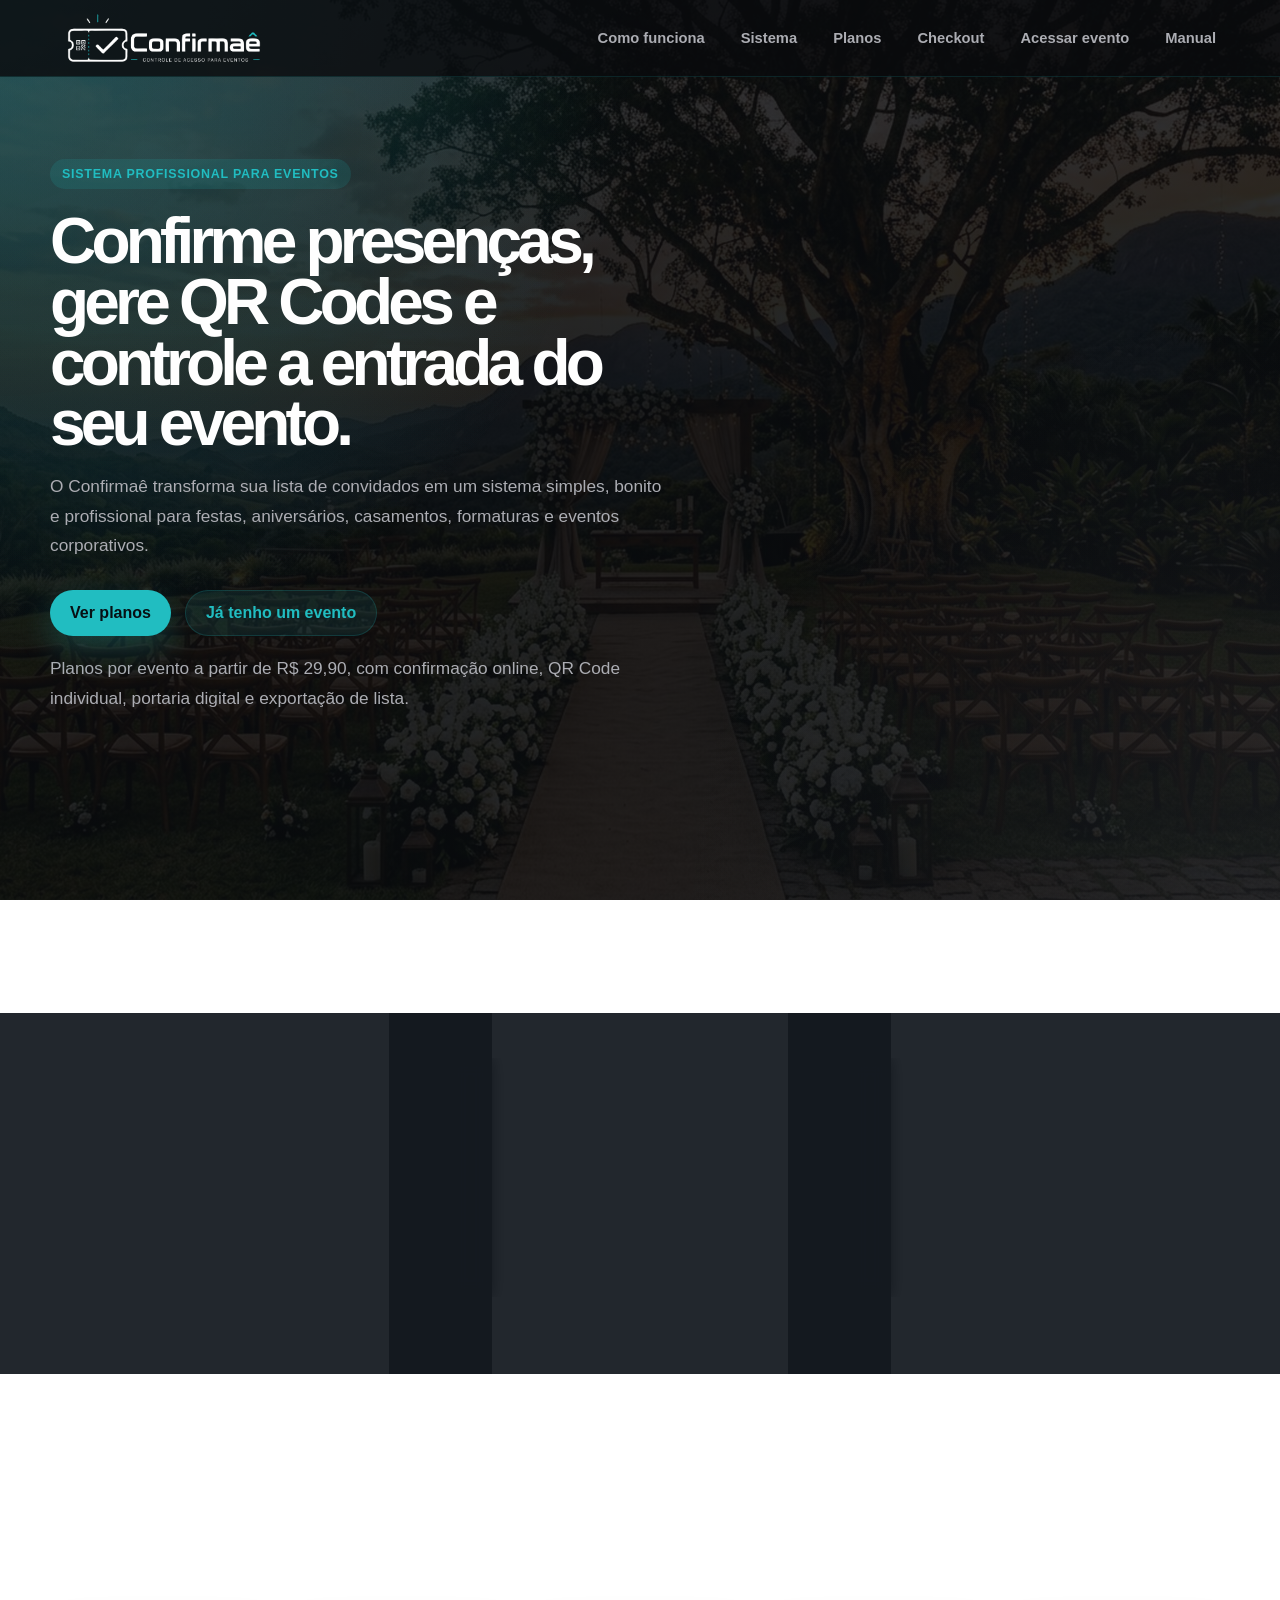
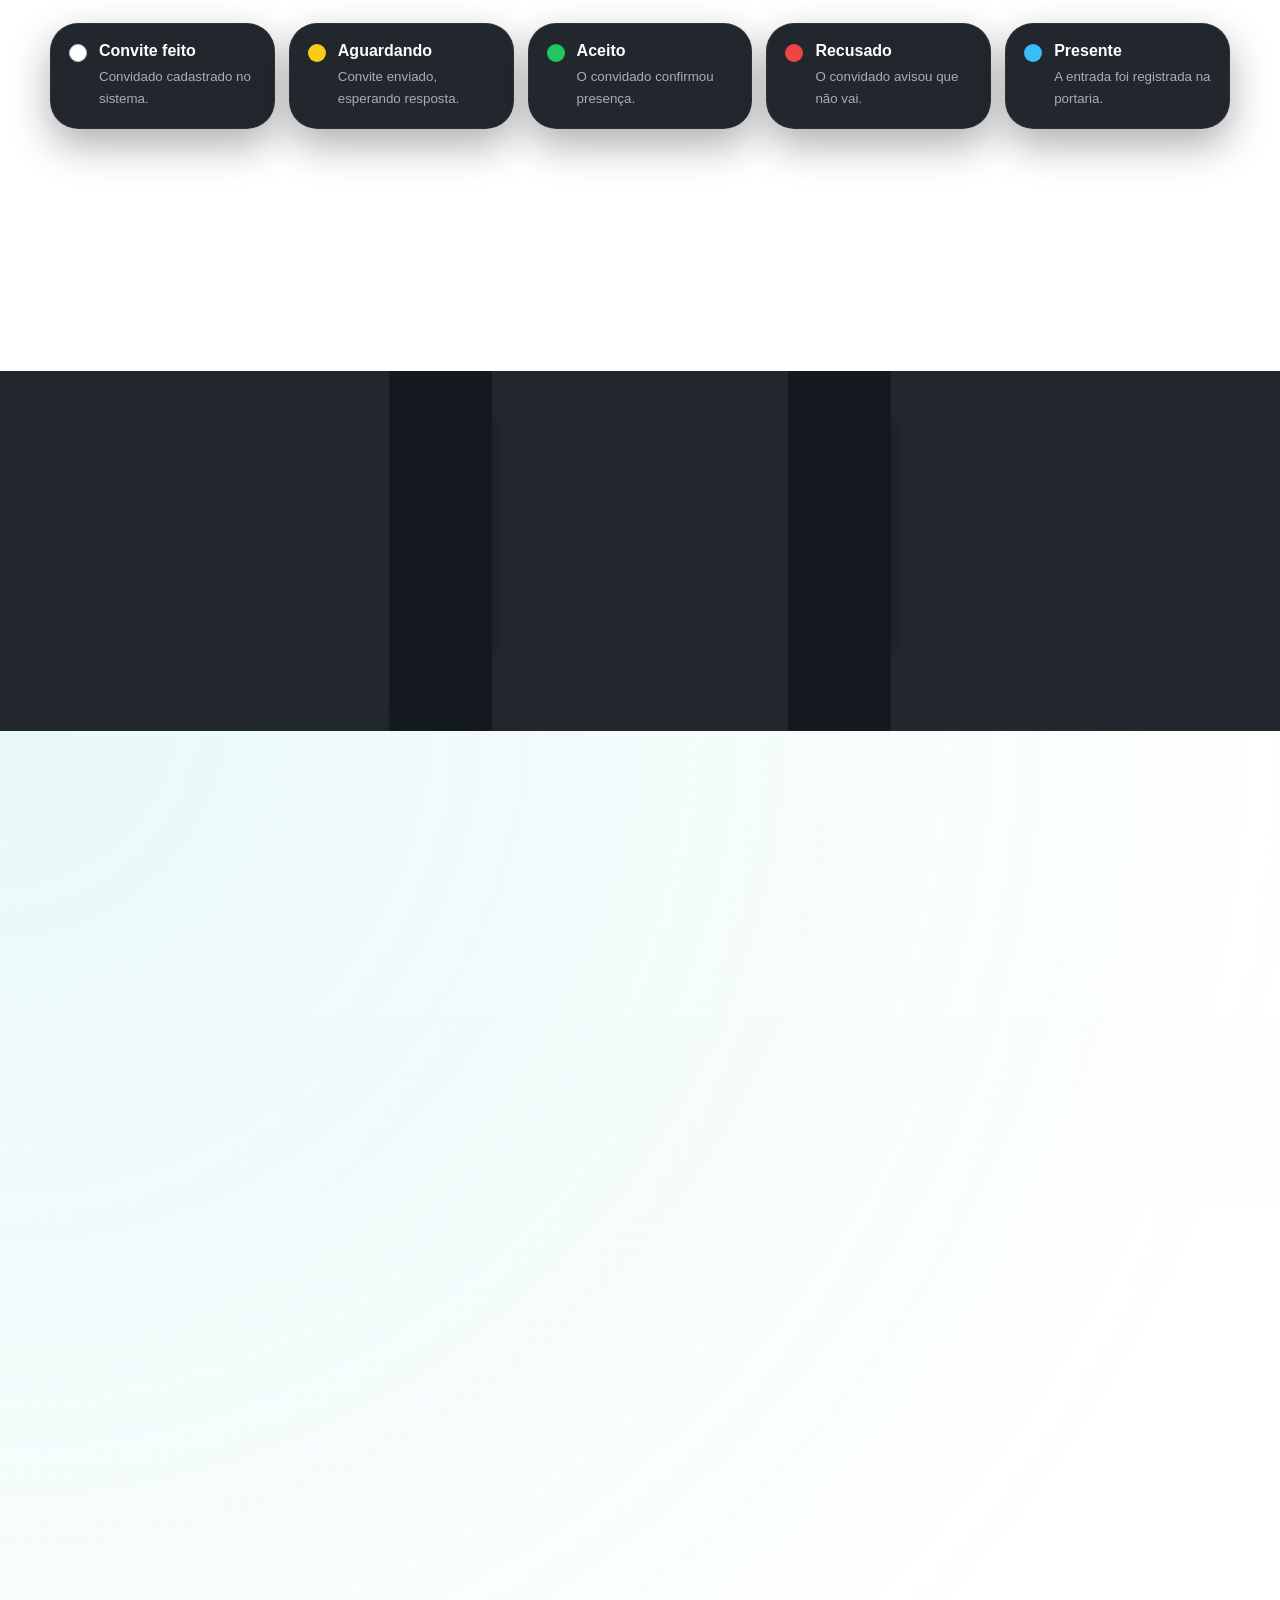
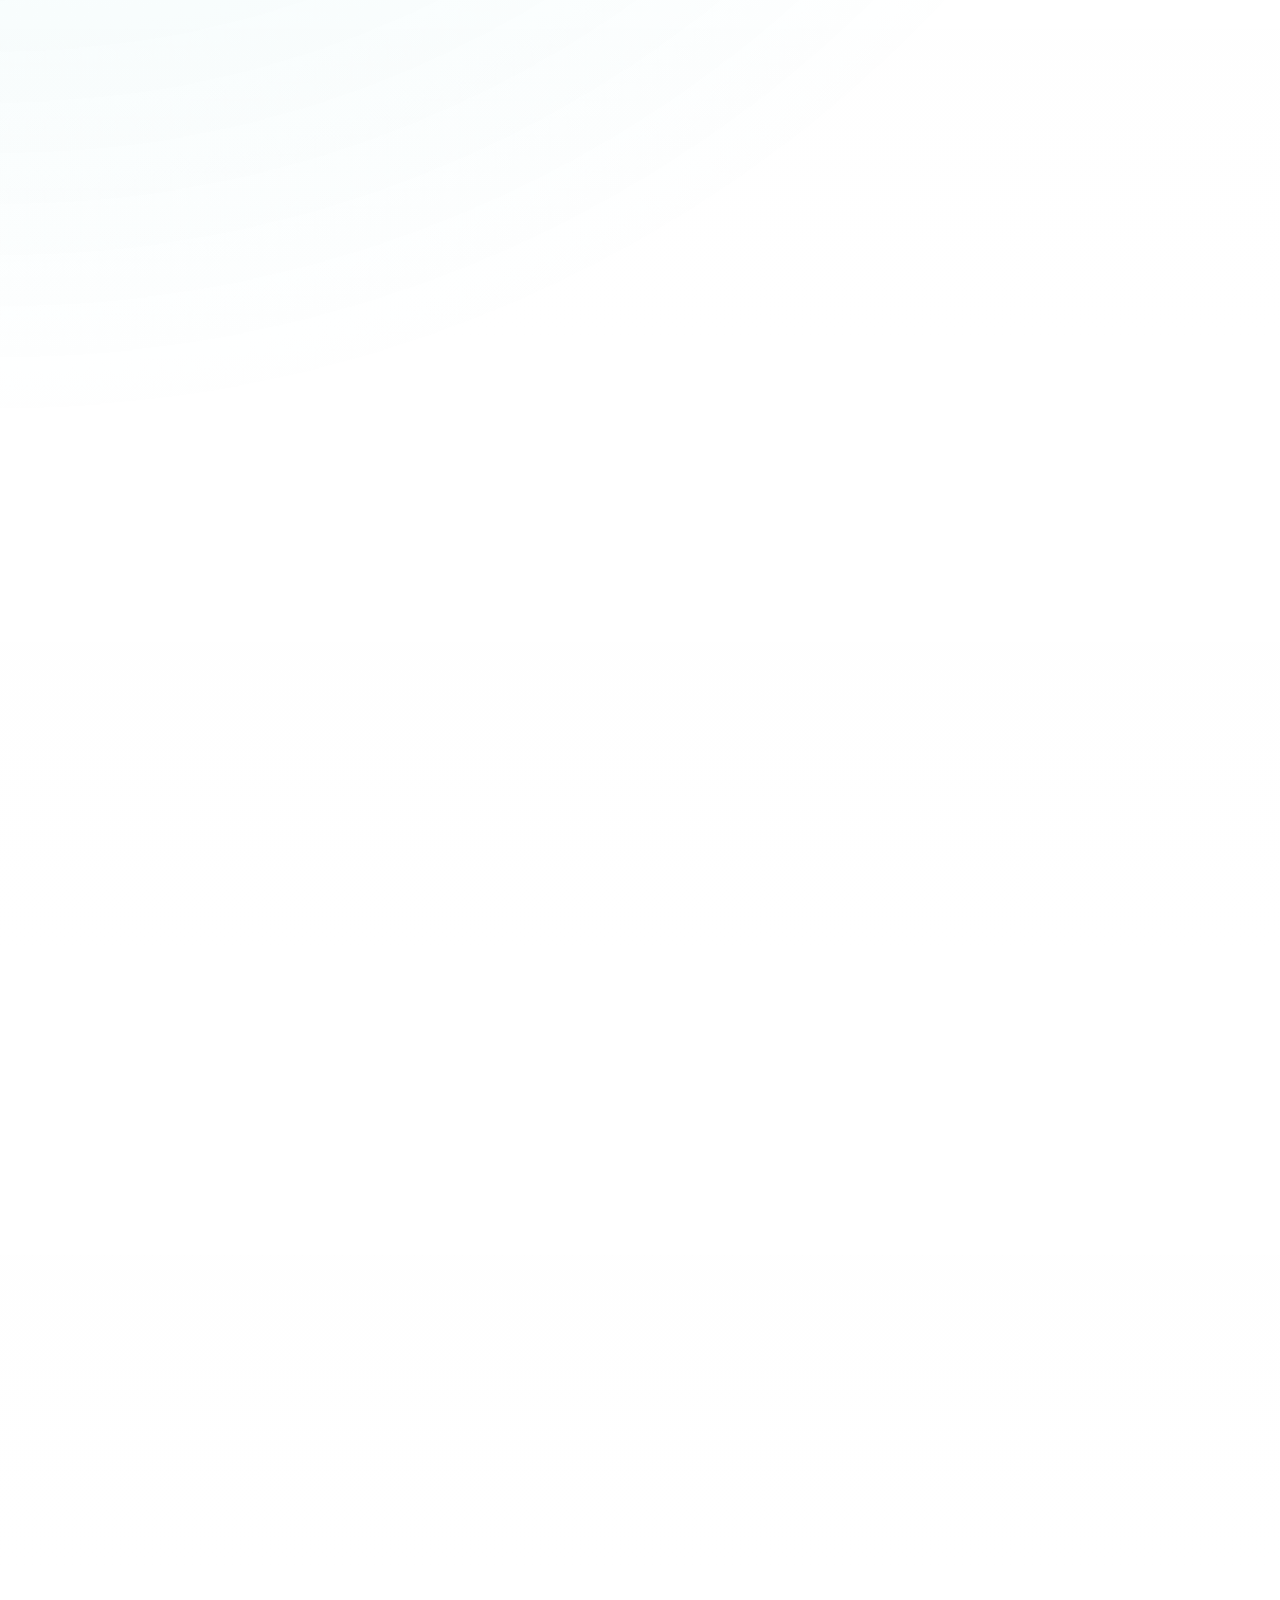
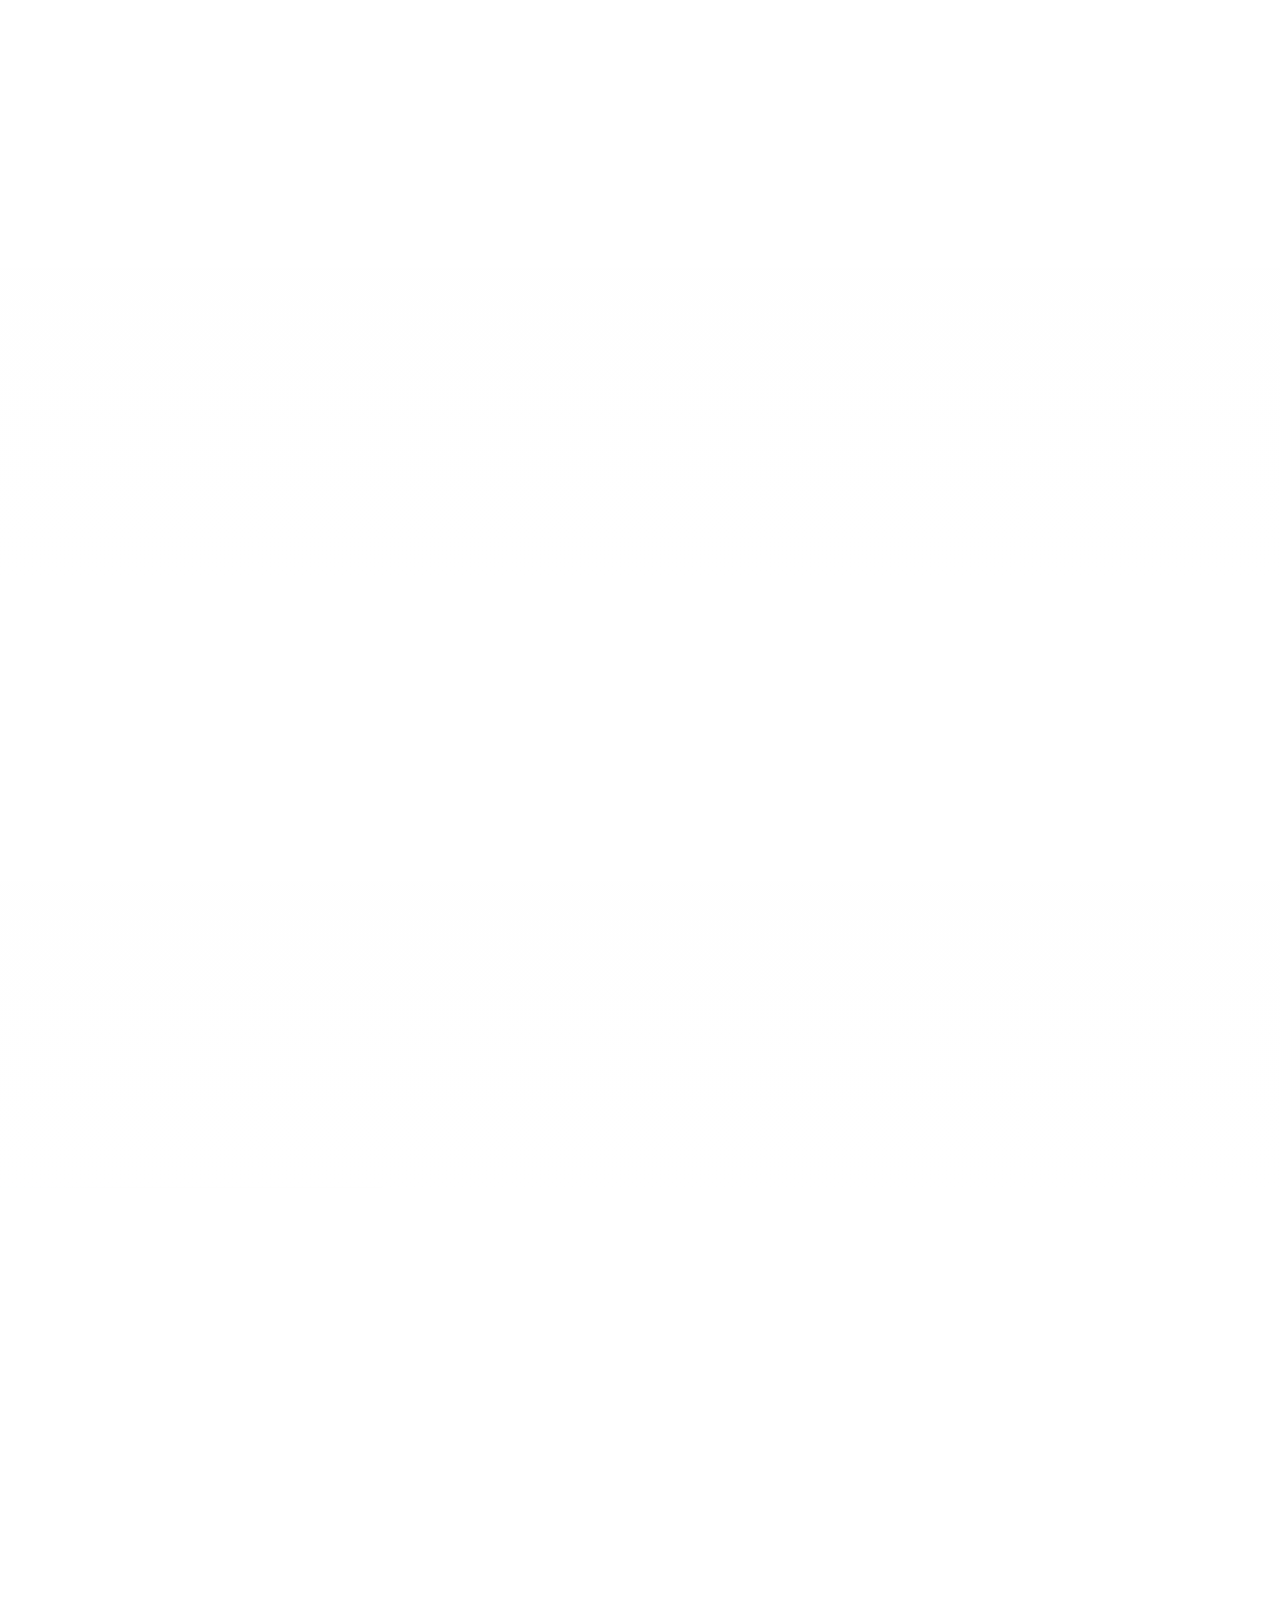
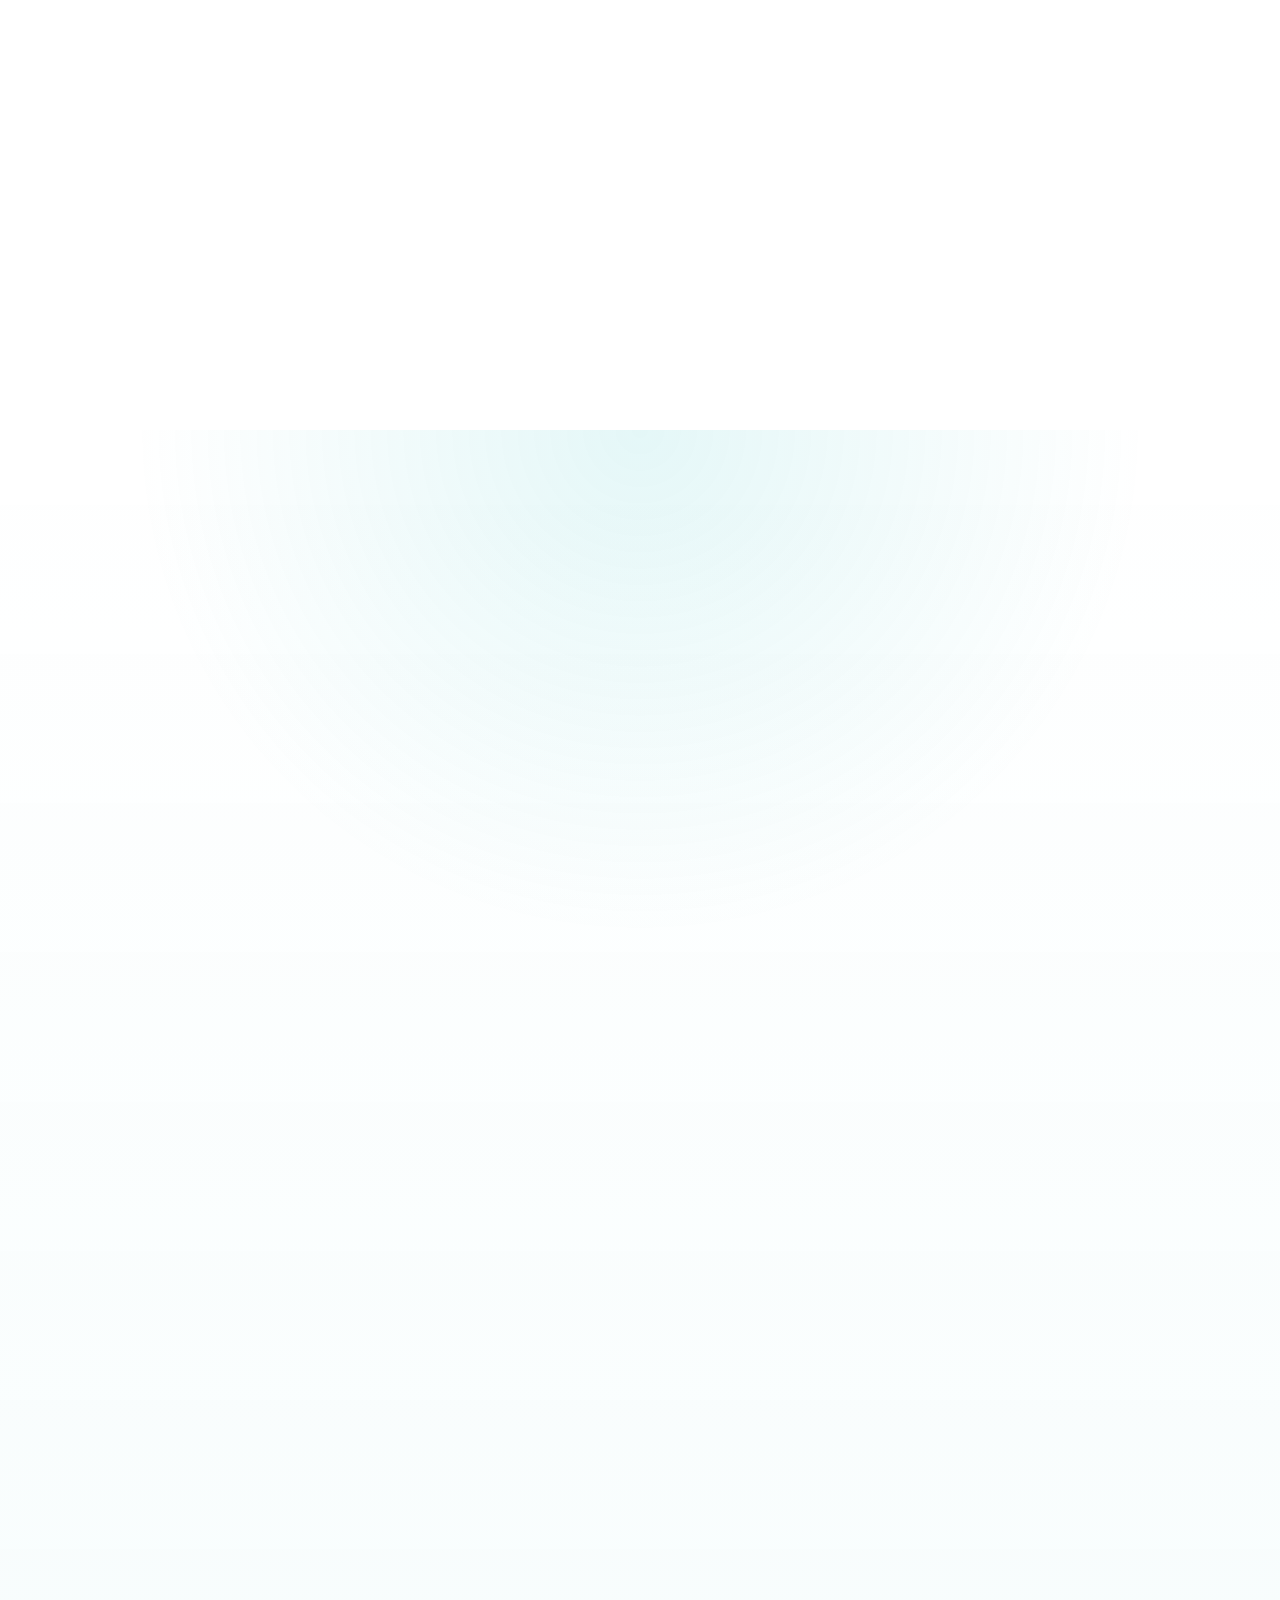
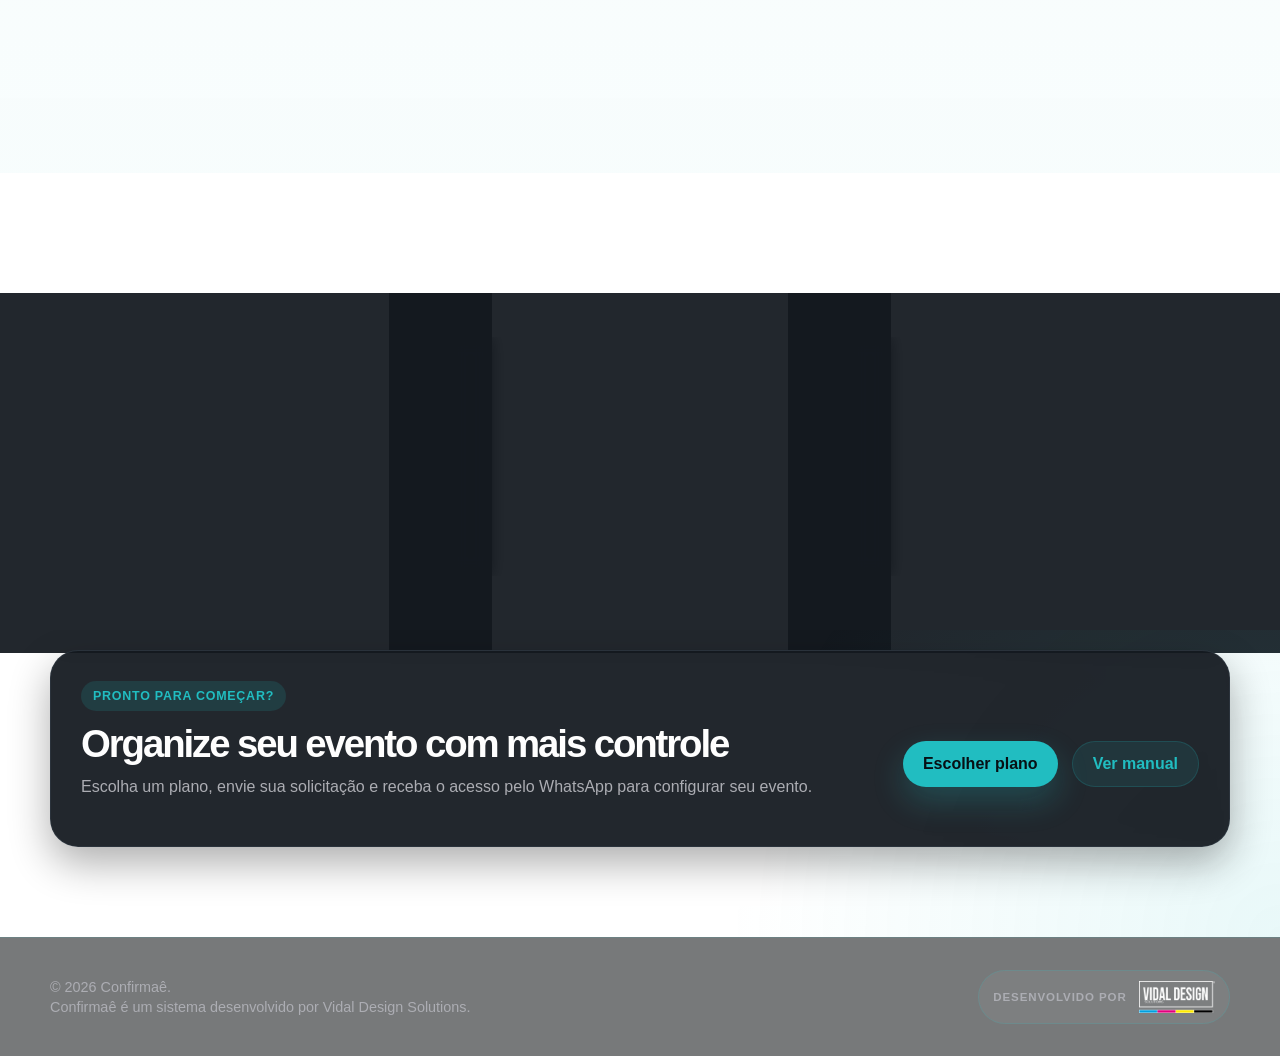
==== commit 473d56fe: "Update stylesheet and script references in index.html" ====
--- a/index.html
+++ b/index.html
@@ -19,8 +19,8 @@
 
   <link rel="icon" type="image/png" href="assets/img/confirmae-icon.png" />
   <link rel="apple-touch-icon" href="assets/img/confirmae-icon.png" />
-  <link rel="stylesheet" href="assets/css/style.css?v=..." />
-  <link rel="stylesheet" href="assets/css/style-v2.css?v=2" />
+  <link rel="stylesheet" href="assets/css/style.css" />
+  <link rel="stylesheet" href="assets/css/style-v2.css" />
 </head>
 
 <body class="page-home">
@@ -700,7 +700,7 @@
     });
   </script>
 
- <script src="assets/js/animations.js?v=v2-1"></script>
+ <script src="assets/js/theme.js"></script>
   <script src="assets/js/pwa.js?v=pwa-1"></script>
 </body>
 </html>
--- a/assets/css/style-v2.css
+++ b/assets/css/style-v2.css
@@ -5,11 +5,10 @@
    Carregado depois, sobrepõe apenas o que precisa.
    Se algo der errado, basta remover o <link> deste CSS.
 
-   ⚡ NOVO (v2): o background agora é aplicado no <body>,
-   afetando automaticamente TODAS as páginas.
+   v3: enquadramento e transparência otimizados para mobile.
    ========================================================= */
 
-/* ─── 1. BACKGROUND GLOBAL (aplica em todas as páginas) ─── */
+/* ─── 1. BACKGROUND GLOBAL (desktop + mobile) ─── */
 body {
   background-image:
     radial-gradient(circle at top left, rgba(33, 189, 193, 0.20), transparent 42%),
@@ -24,22 +23,92 @@
   background-position: center;
   background-repeat: no-repeat;
 
-  /* Fade-in suave ao carregar a página */
   animation: v2PageFadeIn 0.42s ease both;
 }
 
-/* Em desktop, o fundo fica "preso" (parallax suave).
-   Em mobile, deixa rolar para evitar bugs de iOS. */
+/* Desktop: fundo "preso" (parallax suave) */
 @media (min-width: 901px) {
   body {
     background-attachment: fixed;
   }
 }
 
+/* ═══════════════════════════════════════════════════════════
+   📱 MOBILE — ajustes para a foto aparecer de verdade
+   ═══════════════════════════════════════════════════════════ */
 @media (max-width: 900px) {
   body {
     background-attachment: scroll;
-    background-position: center top;
+
+    /* Enquadra melhor: pega mais o "topo" da foto (ponto focal) */
+    background-position: center 30%;
+    background-size: cover;
+
+    /* Overlay MUITO mais leve: deixa a foto aparecer */
+    background-image:
+      radial-gradient(circle at top left, rgba(33, 189, 193, 0.10), transparent 45%),
+      linear-gradient(180deg,
+        rgba(9, 11, 14, 0.58) 0%,
+        rgba(9, 11, 14, 0.72) 45%,
+        rgba(9, 11, 14, 0.66) 100%
+      ),
+      url("../img/background-event.jpg");
+  }
+
+  /* Bônus: se você tiver uma versão vertical (background-event-mobile.jpg),
+     este bloco abaixo usa ela automaticamente quando existir.
+     Se não existir, o navegador cai de volta na horizontal acima. */
+  @supports (background-image: image-set(url("x") 1x)) {
+    body {
+      background-image:
+        radial-gradient(circle at top left, rgba(33, 189, 193, 0.10), transparent 45%),
+        linear-gradient(180deg,
+          rgba(9, 11, 14, 0.58) 0%,
+          rgba(9, 11, 14, 0.72) 45%,
+          rgba(9, 11, 14, 0.66) 100%
+        ),
+        image-set(
+          url("../img/background-event-mobile.jpg") type("image/jpeg"),
+          url("../img/background-event.jpg") type("image/jpeg")
+        );
+    }
+  }
+
+  /* Text-shadow nos títulos principais: garante legibilidade
+     mesmo com overlay mais leve */
+  h1,
+  h2,
+  .hero-content h1,
+  .dashboard-header h1,
+  .section-heading h2,
+  .panel-heading h2,
+  .invitation-cover h1 {
+    text-shadow:
+      0 2px 12px rgba(0, 0, 0, 0.55),
+      0 1px 4px rgba(0, 0, 0, 0.4);
+  }
+
+  /* Parágrafos também com leve text-shadow para não sumir */
+  .hero-content p,
+  .dashboard-header p,
+  .section-heading p,
+  .invitation-cover p {
+    text-shadow: 0 1px 6px rgba(0, 0, 0, 0.45);
+  }
+}
+
+/* Em telas MUITO pequenas (mobile pequeno), overlay um pouco mais forte
+   para garantir leitura (senão fica tudo "lavado") */
+@media (max-width: 420px) {
+  body {
+    background-image:
+      radial-gradient(circle at top left, rgba(33, 189, 193, 0.08), transparent 45%),
+      linear-gradient(180deg,
+        rgba(9, 11, 14, 0.68) 0%,
+        rgba(9, 11, 14, 0.80) 45%,
+        rgba(9, 11, 14, 0.75) 100%
+      ),
+      url("../img/background-event.jpg");
   }
 }
 
@@ -48,7 +117,7 @@
   to { opacity: 1; }
 }
 
-/* ─── 2. HEADER com efeito "vidro" sobre o fundo ─── */
+/* ─── 2. HEADER com efeito "vidro" ─── */
 .site-header {
   background: rgba(9, 11, 14, 0.78);
   backdrop-filter: blur(20px) saturate(1.15);
@@ -64,21 +133,21 @@
   border-top: 1px solid rgba(33, 189, 193, 0.12);
 }
 
-/* ─── 4. HERO da home — overlay extra para dar destaque ─── */
+/* ─── 4. HERO da home ─── */
 .hero-section {
   position: relative;
   background: radial-gradient(circle at top left, rgba(33, 189, 193, 0.10), transparent 42%);
   overflow: hidden;
 }
 
-/* ─── 5. CTA final da home — overlay extra sutil ─── */
+/* ─── 5. CTA final da home ─── */
 .final-cta-section {
   position: relative;
   background: radial-gradient(circle at bottom right, rgba(33, 189, 193, 0.10), transparent 42%);
   overflow: hidden;
 }
 
-/* ─── 6. Cards um pouco mais opacos para melhor leitura sobre foto ─── */
+/* ─── 6. Cards mais opacos para legibilidade sobre a foto ─── */
 .panel-card,
 .feature-card,
 .pricing-card,
@@ -90,7 +159,7 @@
   -webkit-backdrop-filter: blur(8px);
 }
 
-/* ─── 7. Indicador animado no menu de navegação ─── */
+/* ─── 7. Indicador animado no menu ─── */
 .main-nav a {
   position: relative;
 }
@@ -138,7 +207,7 @@
     0 0 32px rgba(33, 189, 193, 0.10);
 }
 
-/* ─── 9. Ripple sutil nos botões ao clicar ─── */
+/* ─── 9. Ripple nos botões ─── */
 .btn {
   position: relative;
   overflow: hidden;
@@ -193,7 +262,7 @@
   }
 }
 
-/* ─── 11. Foco nos campos com glow suave ─── */
+/* ─── 11. Foco nos campos ─── */
 input:focus,
 select:focus,
 textarea:focus {
@@ -205,7 +274,7 @@
   transition: box-shadow 0.24s ease, border-color 0.24s ease;
 }
 
-/* ─── 12. Stat cards destacam o número ao passar o mouse ─── */
+/* ─── 12. Stat cards ─── */
 .stat-card strong {
   transition: color 0.3s ease, transform 0.3s ease;
   display: inline-block;
@@ -216,7 +285,7 @@
   transform: scale(1.04);
 }
 
-/* ─── 13. Badge do rodapé mais fluido ─── */
+/* ─── 13. Badge do rodapé ─── */
 .developer-badge {
   transition:
     transform 0.24s cubic-bezier(0.4, 0, 0.2, 1),
@@ -225,7 +294,7 @@
     box-shadow 0.24s ease;
 }
 
-/* ─── 14. Brand suave ao passar o mouse ─── */
+/* ─── 14. Brand do header ─── */
 .site-header .brand {
   transition: opacity 0.24s ease, transform 0.24s ease;
 }
@@ -235,7 +304,7 @@
   transform: translateY(-1px);
 }
 
-/* ─── 15. Tabela mais fluida ─── */
+/* ─── 15. Tabela fluida ─── */
 .guest-table tr {
   transition: background 0.22s ease;
 }
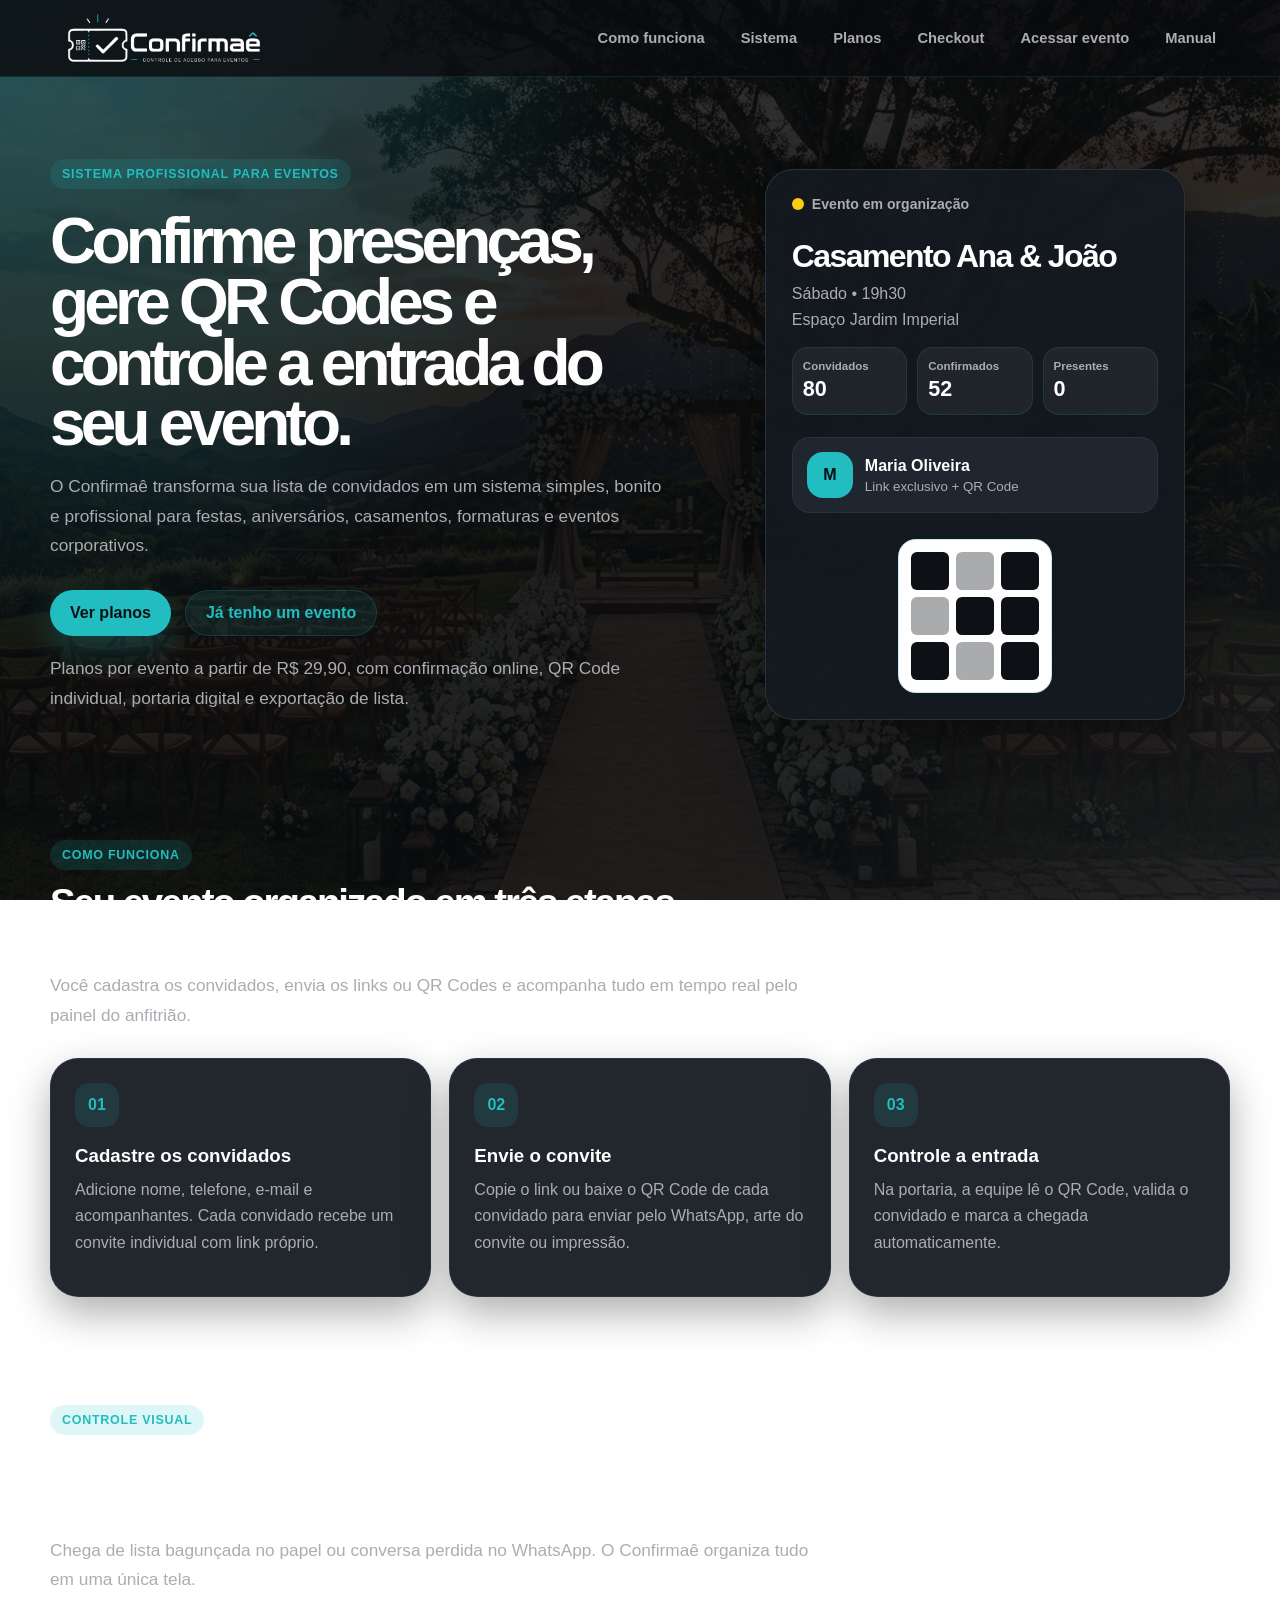
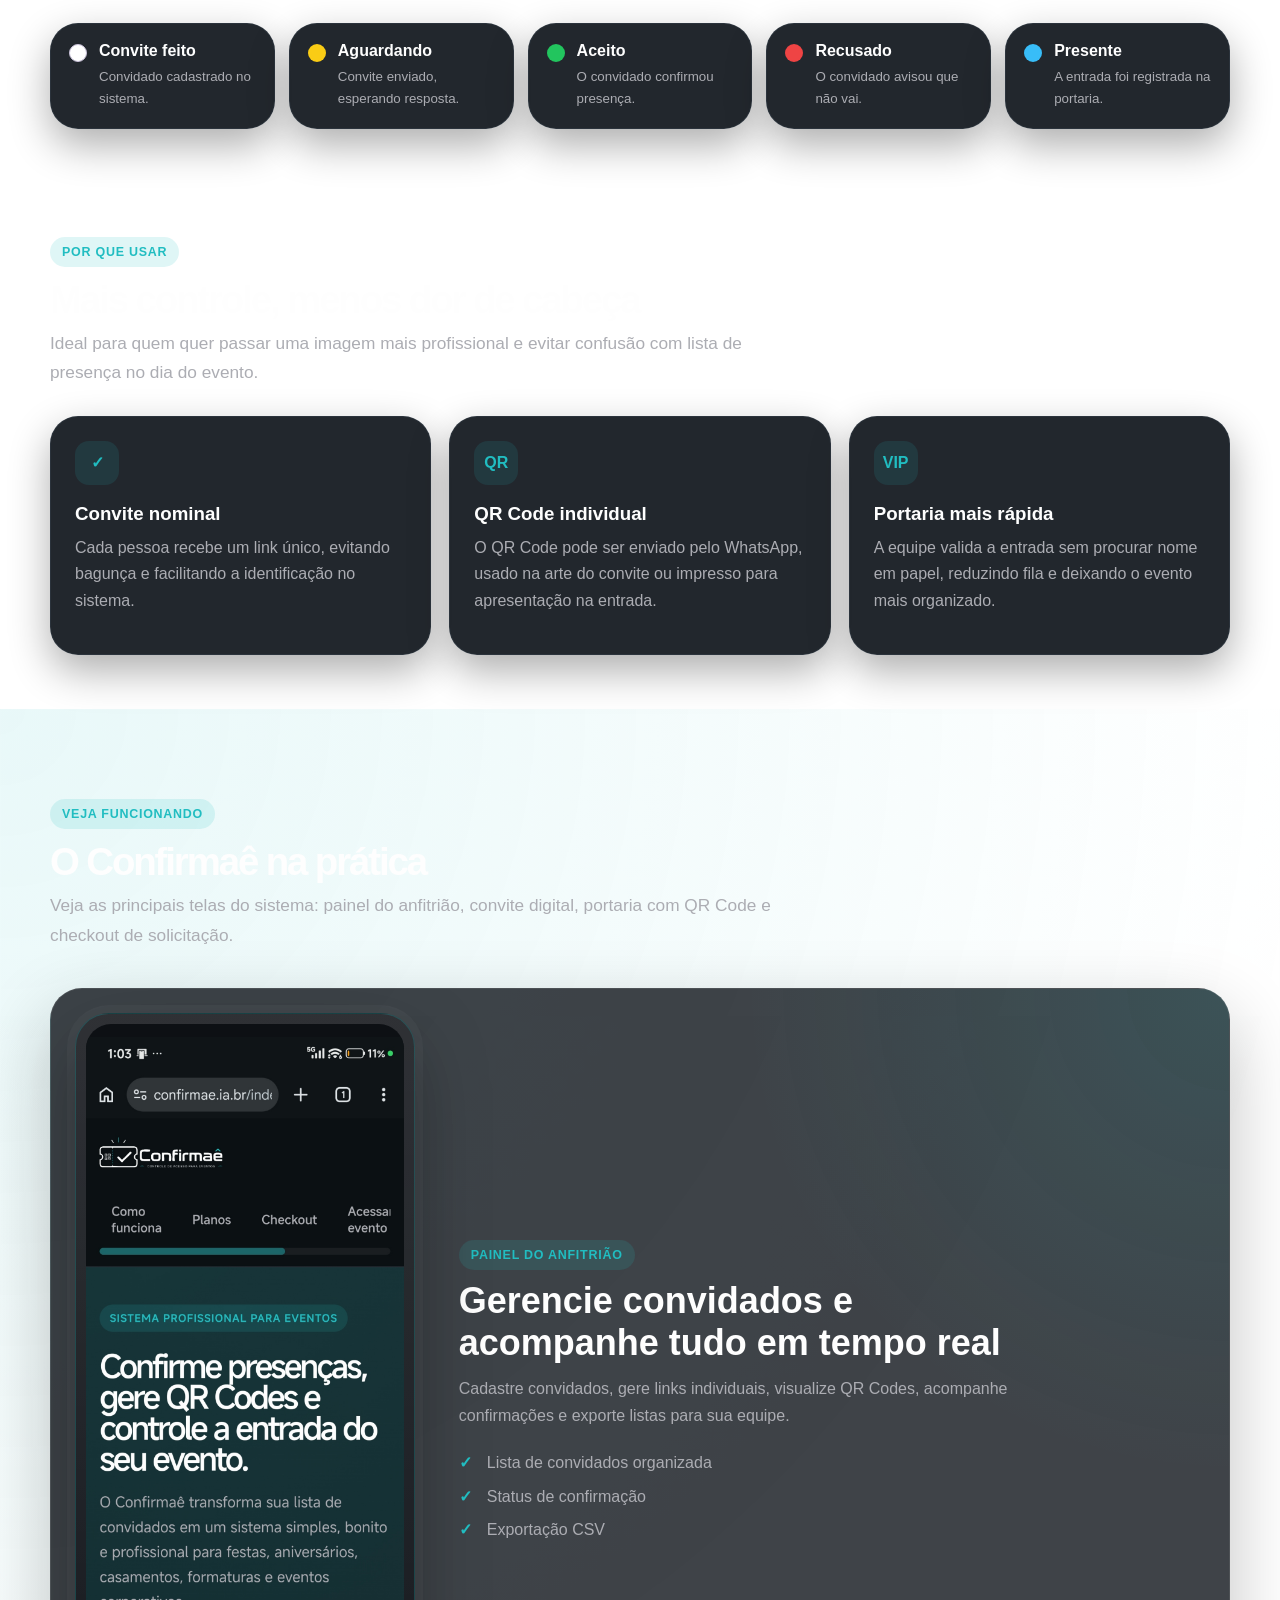
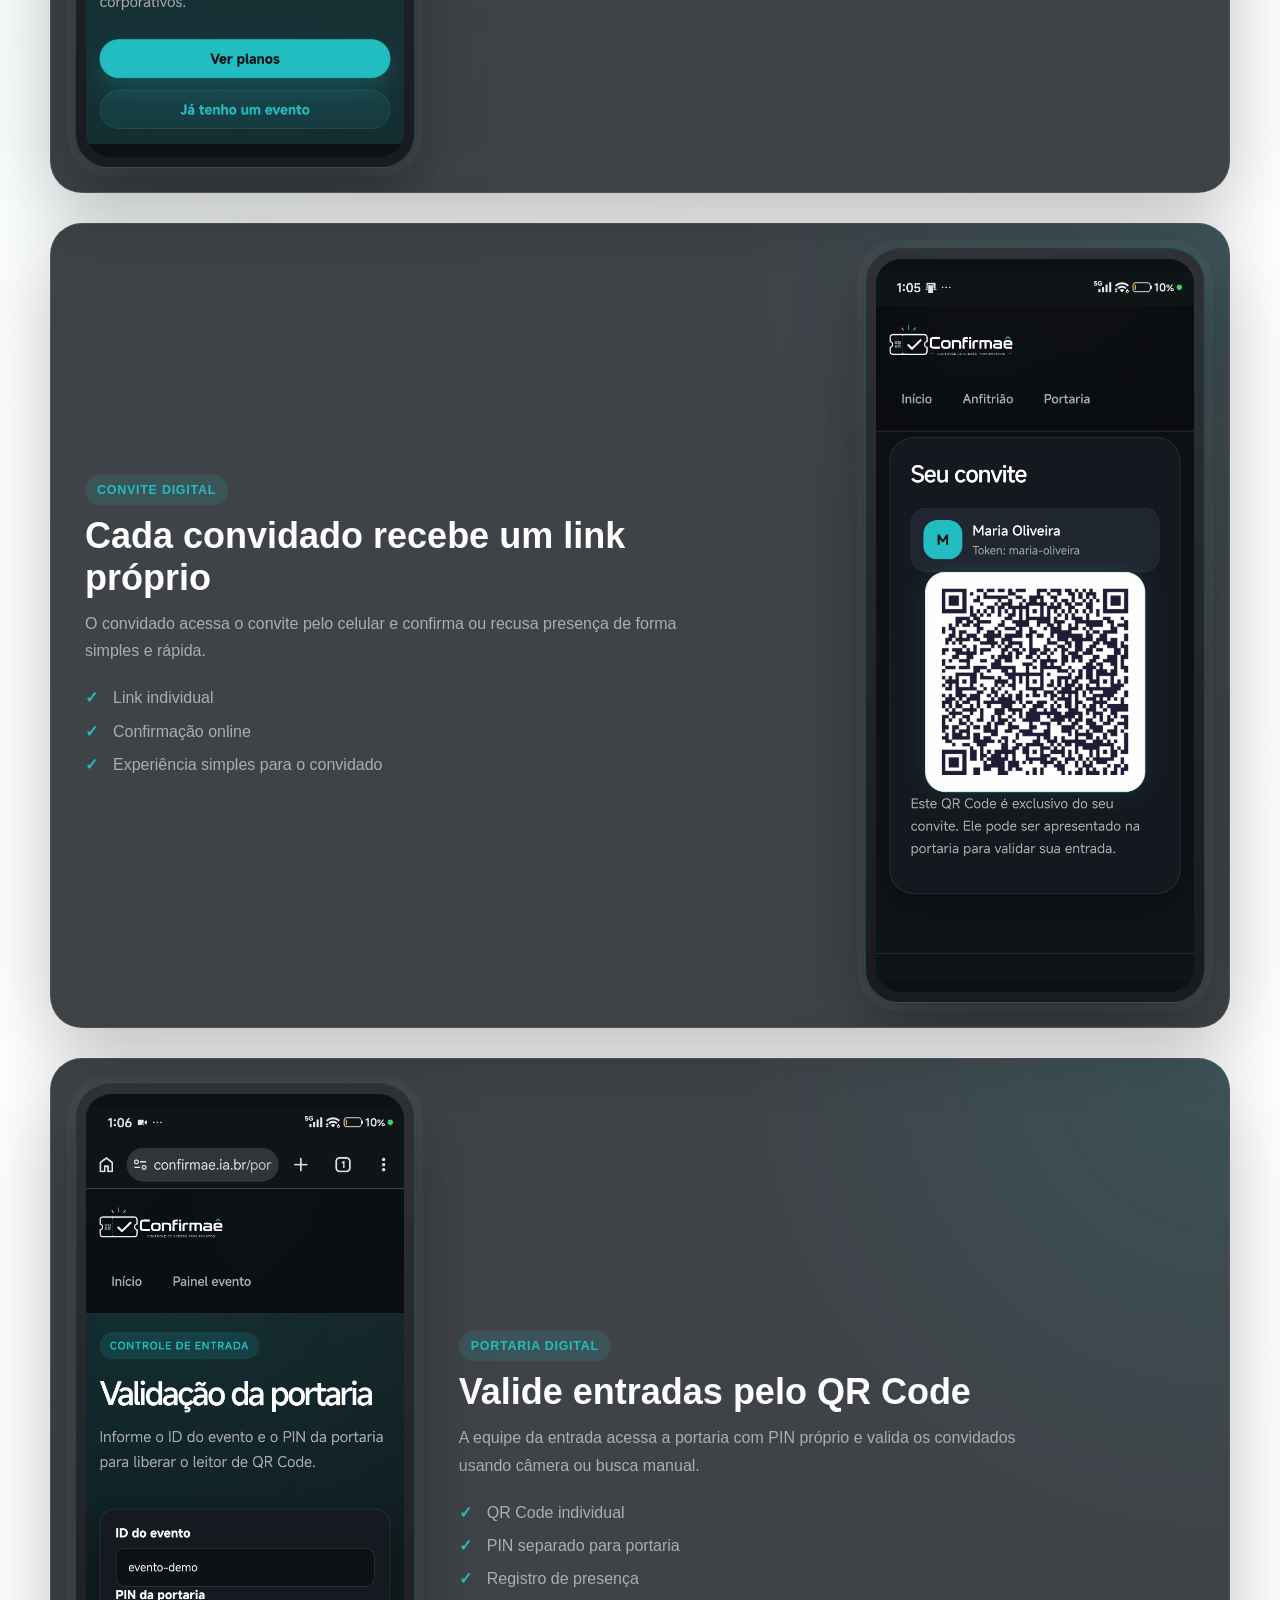
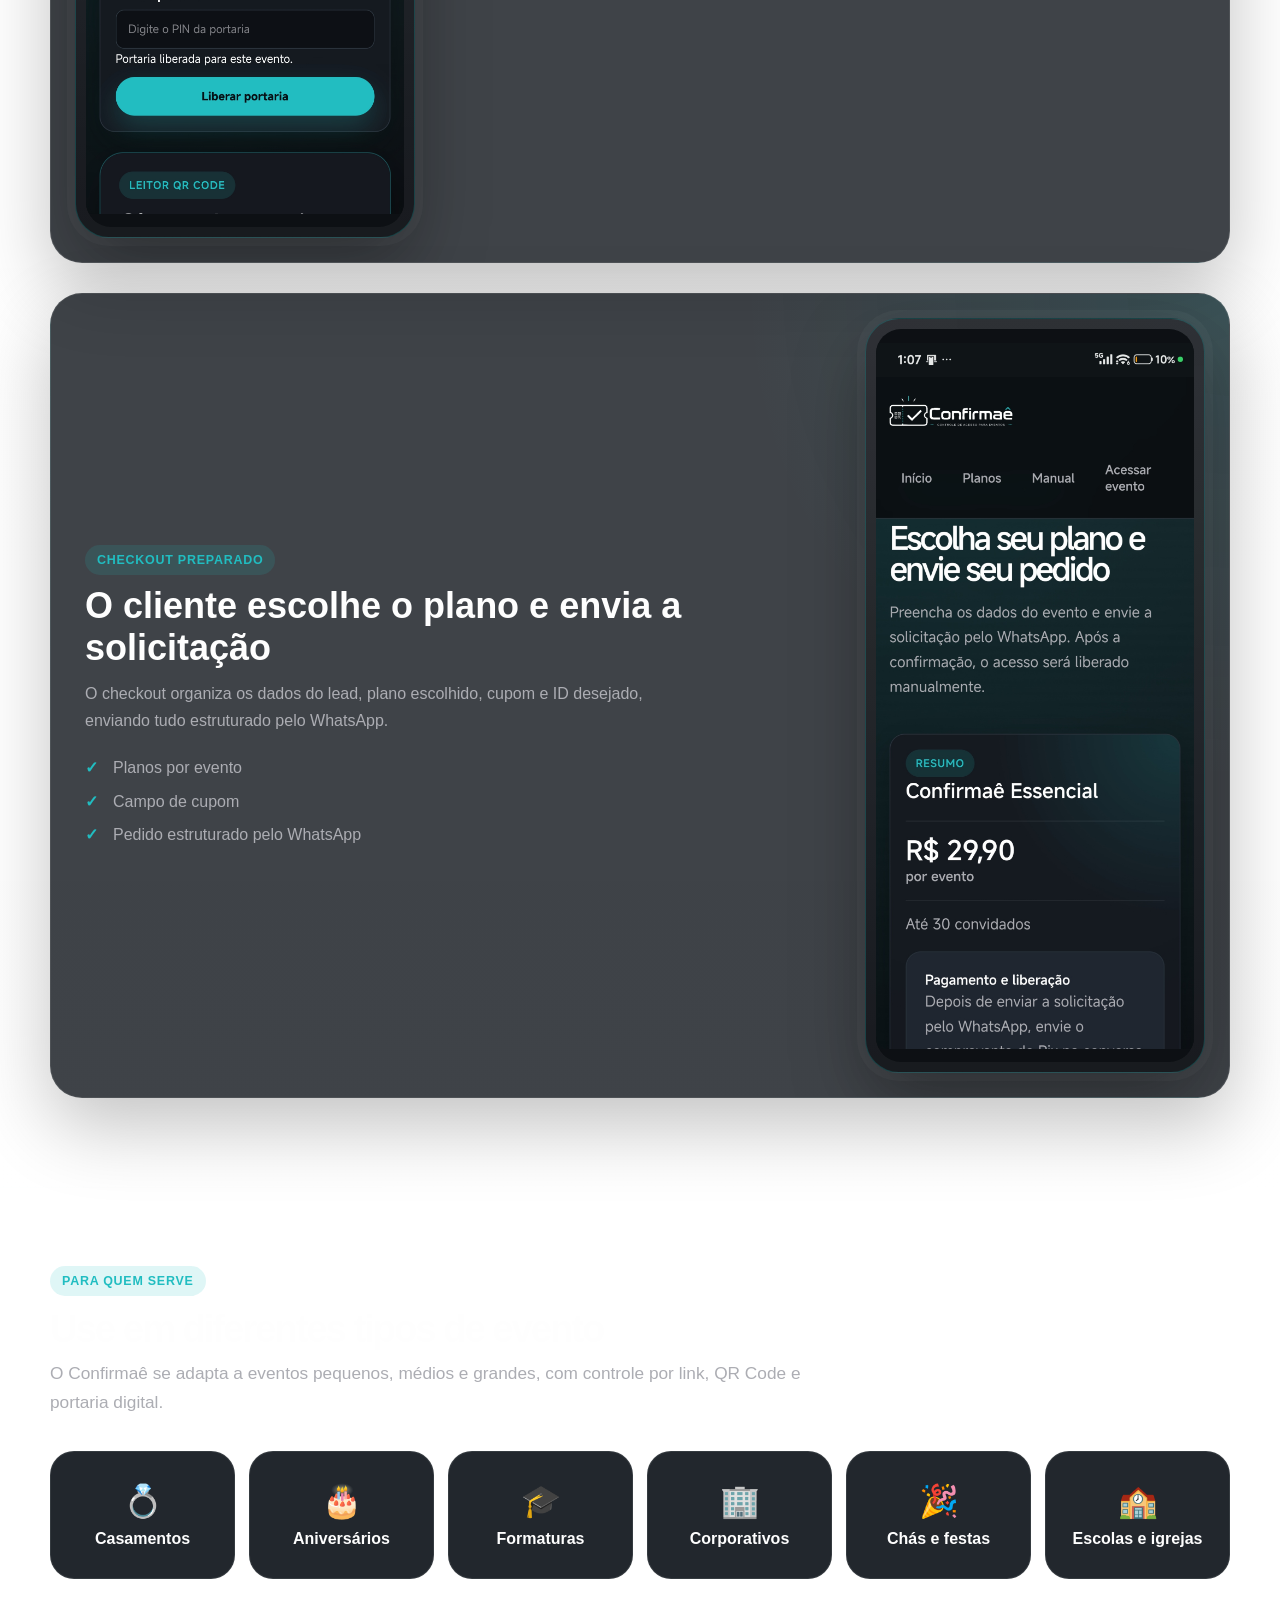
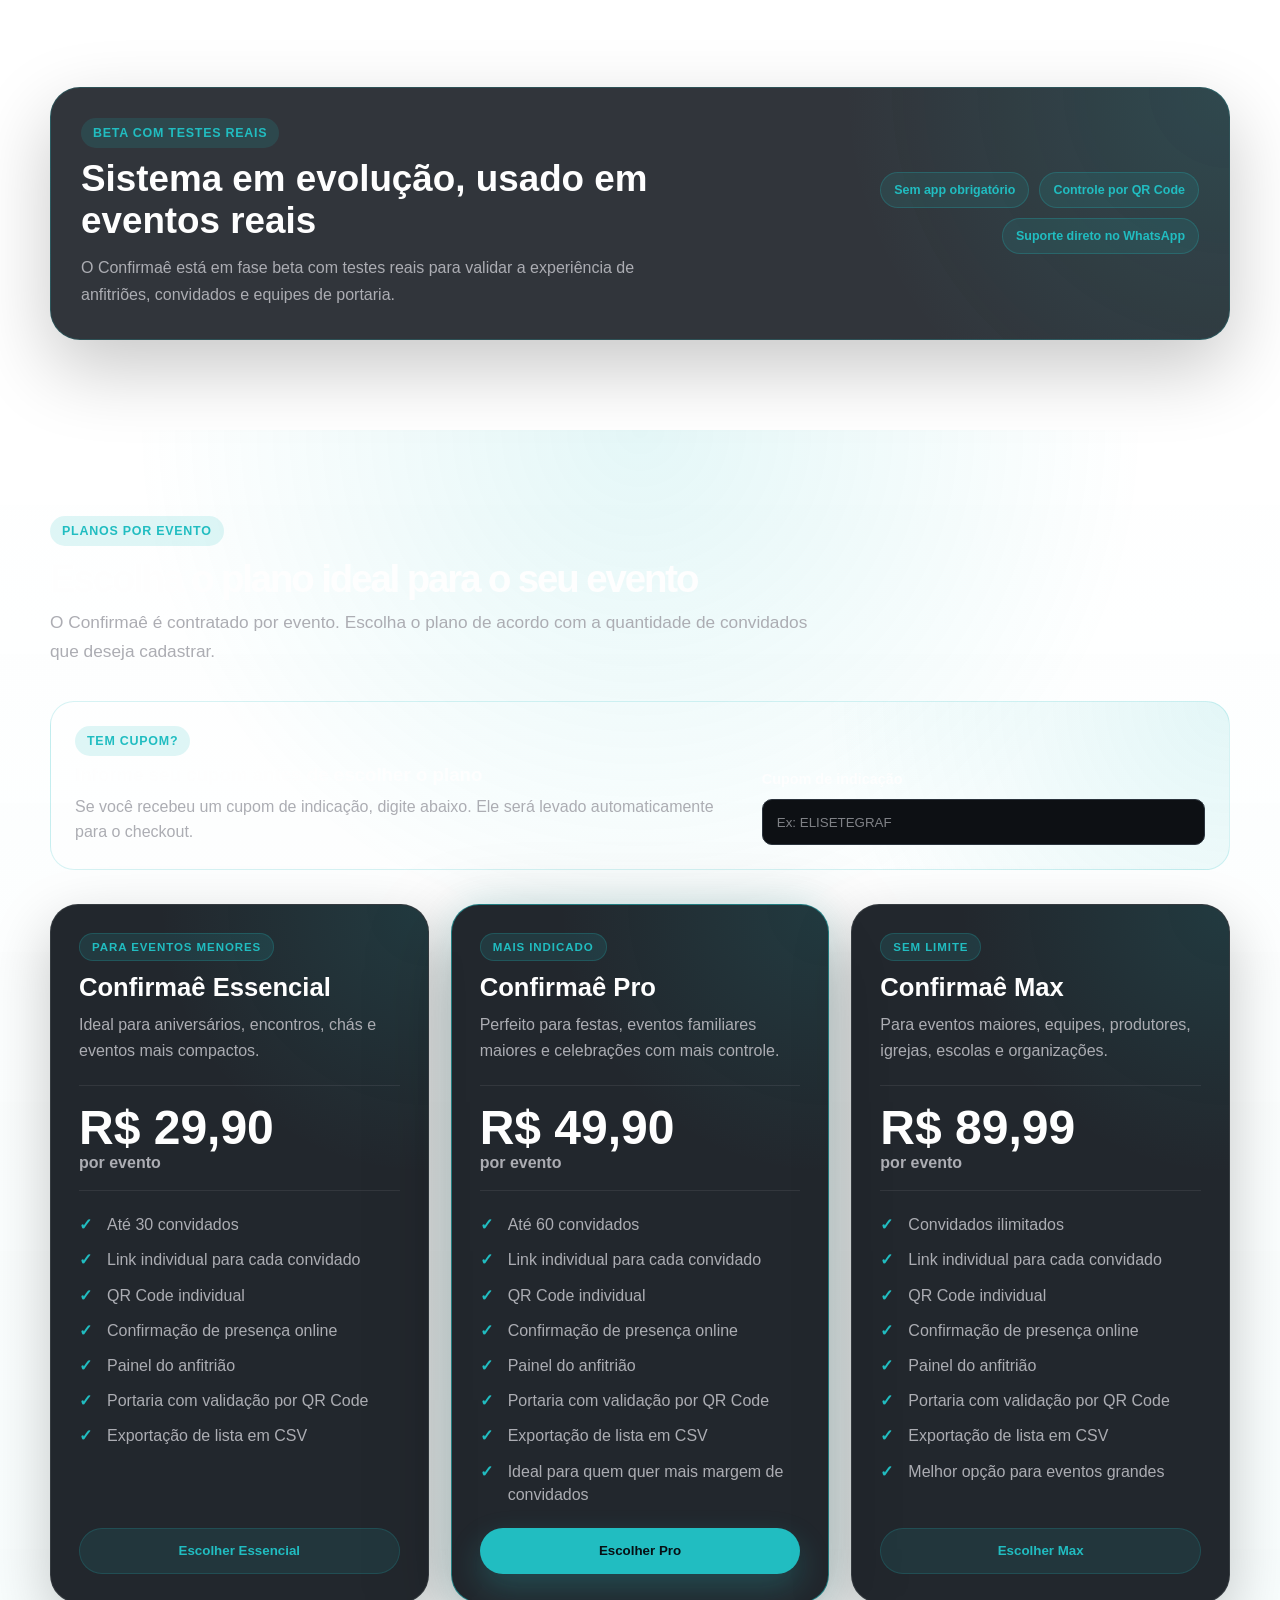
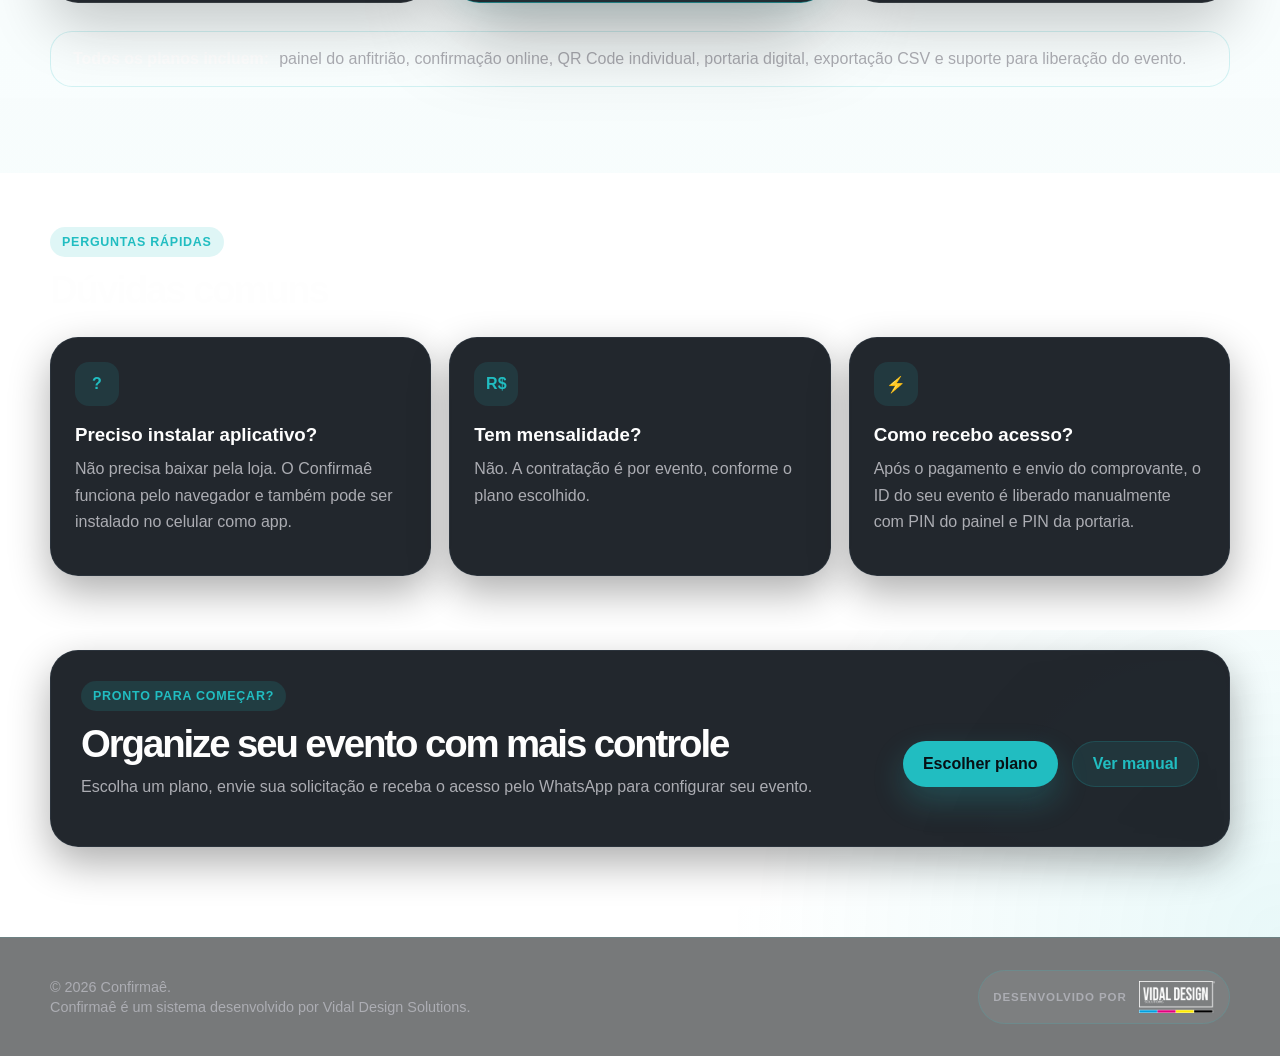
==== commit e149f663: "Update index.html" ====
--- a/index.html
+++ b/index.html
@@ -667,9 +667,7 @@
     </div>
   </footer>
 
-  <script src="assets/js/theme.js?v=pix-1"></script>
-
-  <script>
+   <script>
     function normalizeCoupon(value) {
       return String(value || "")
         .trim()
--- a/assets/css/style-v2.css
+++ b/assets/css/style-v2.css
@@ -333,3 +333,11 @@
     transform: none !important;
   }
 }
+/* =========================================================
+   CORREÇÃO DE EMERGÊNCIA — força visibilidade
+   Pode remover depois que diagnosticarmos o problema real.
+   ========================================================= */
+.reveal-up {
+  opacity: 1 !important;
+  transform: none !important;
+}
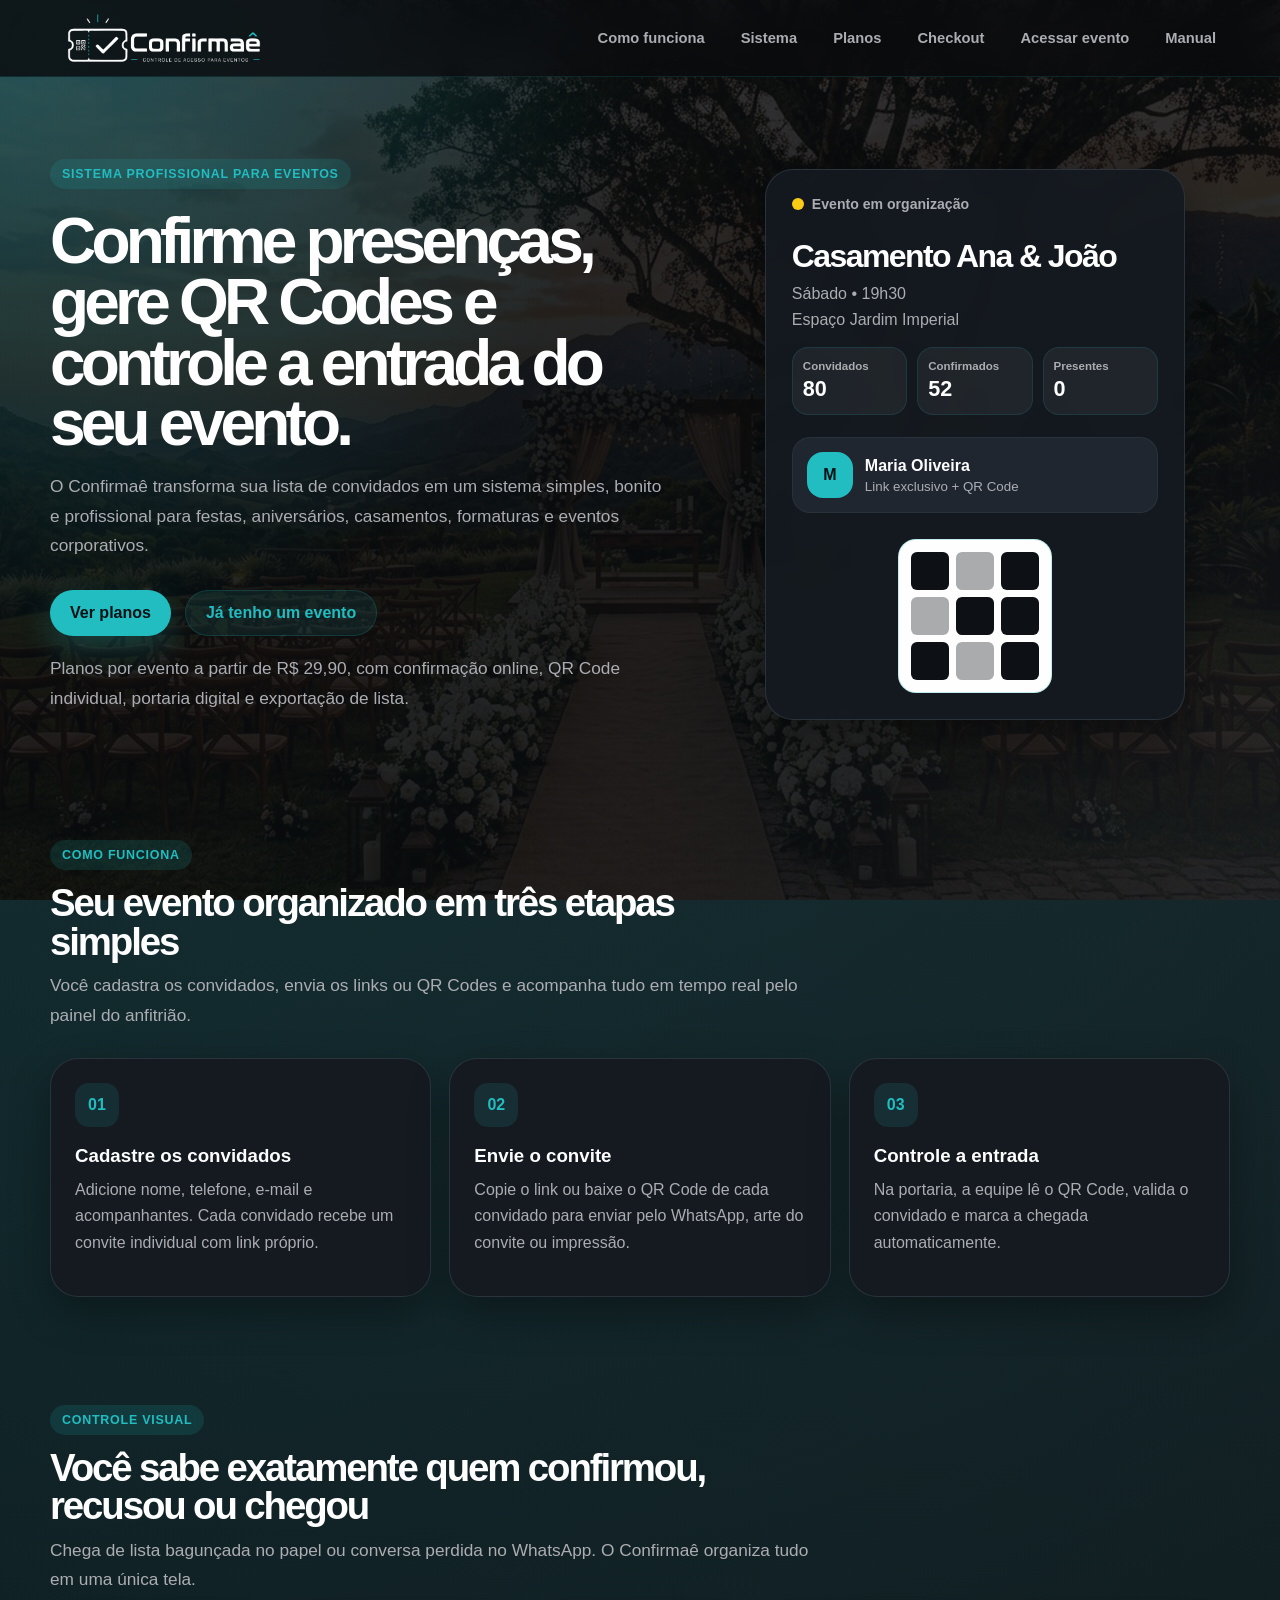
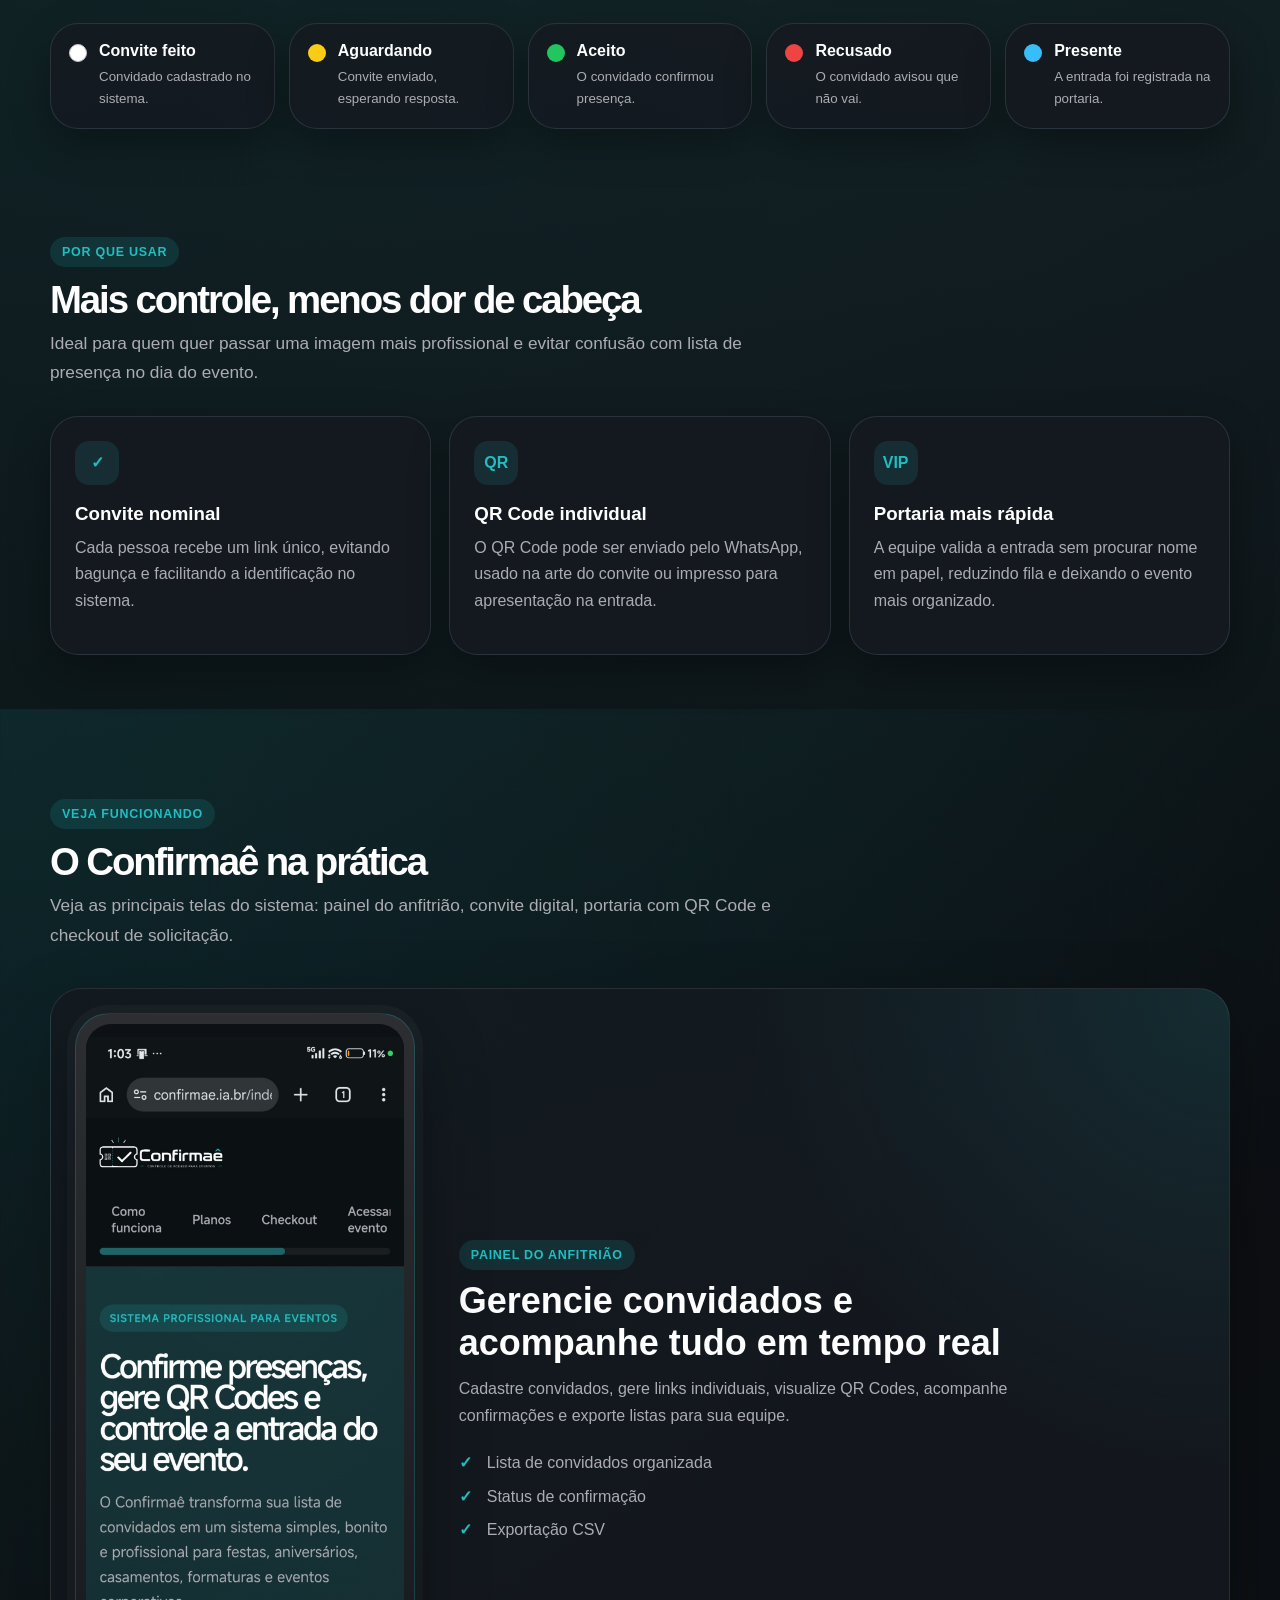
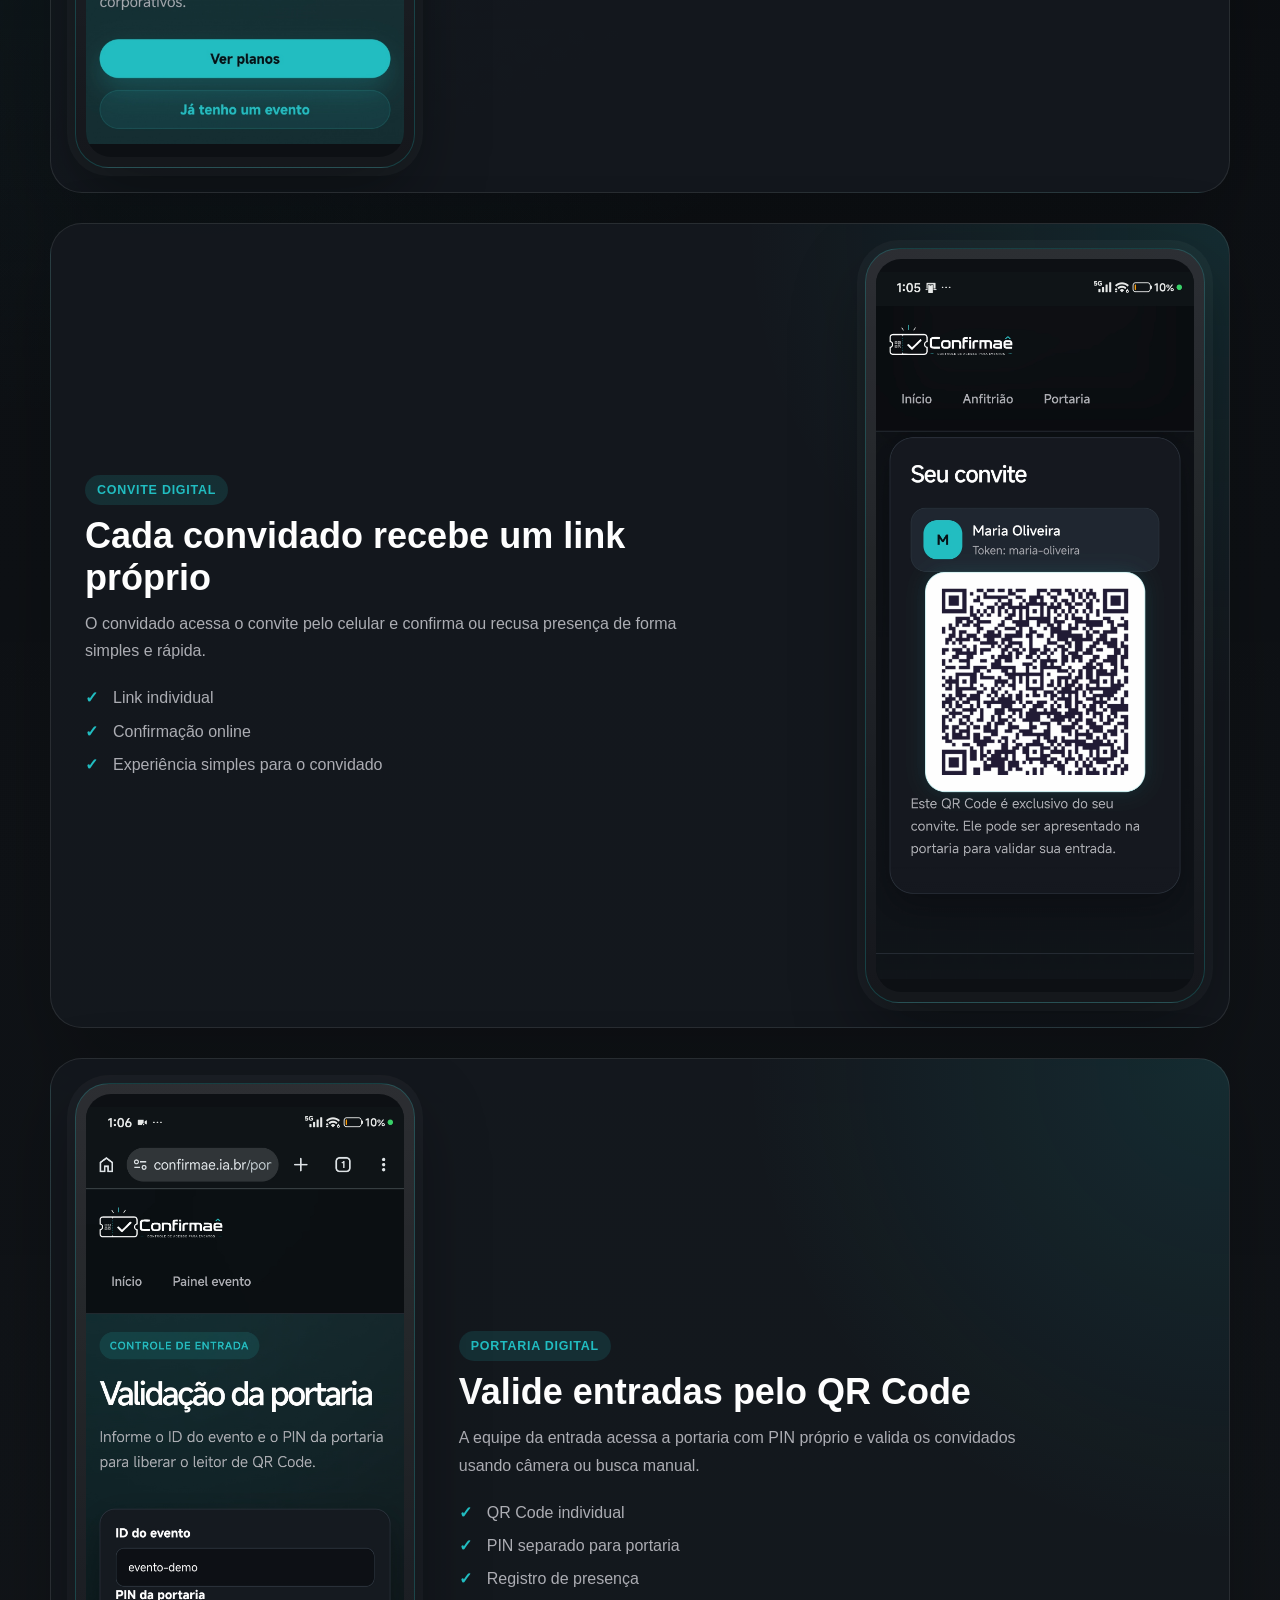
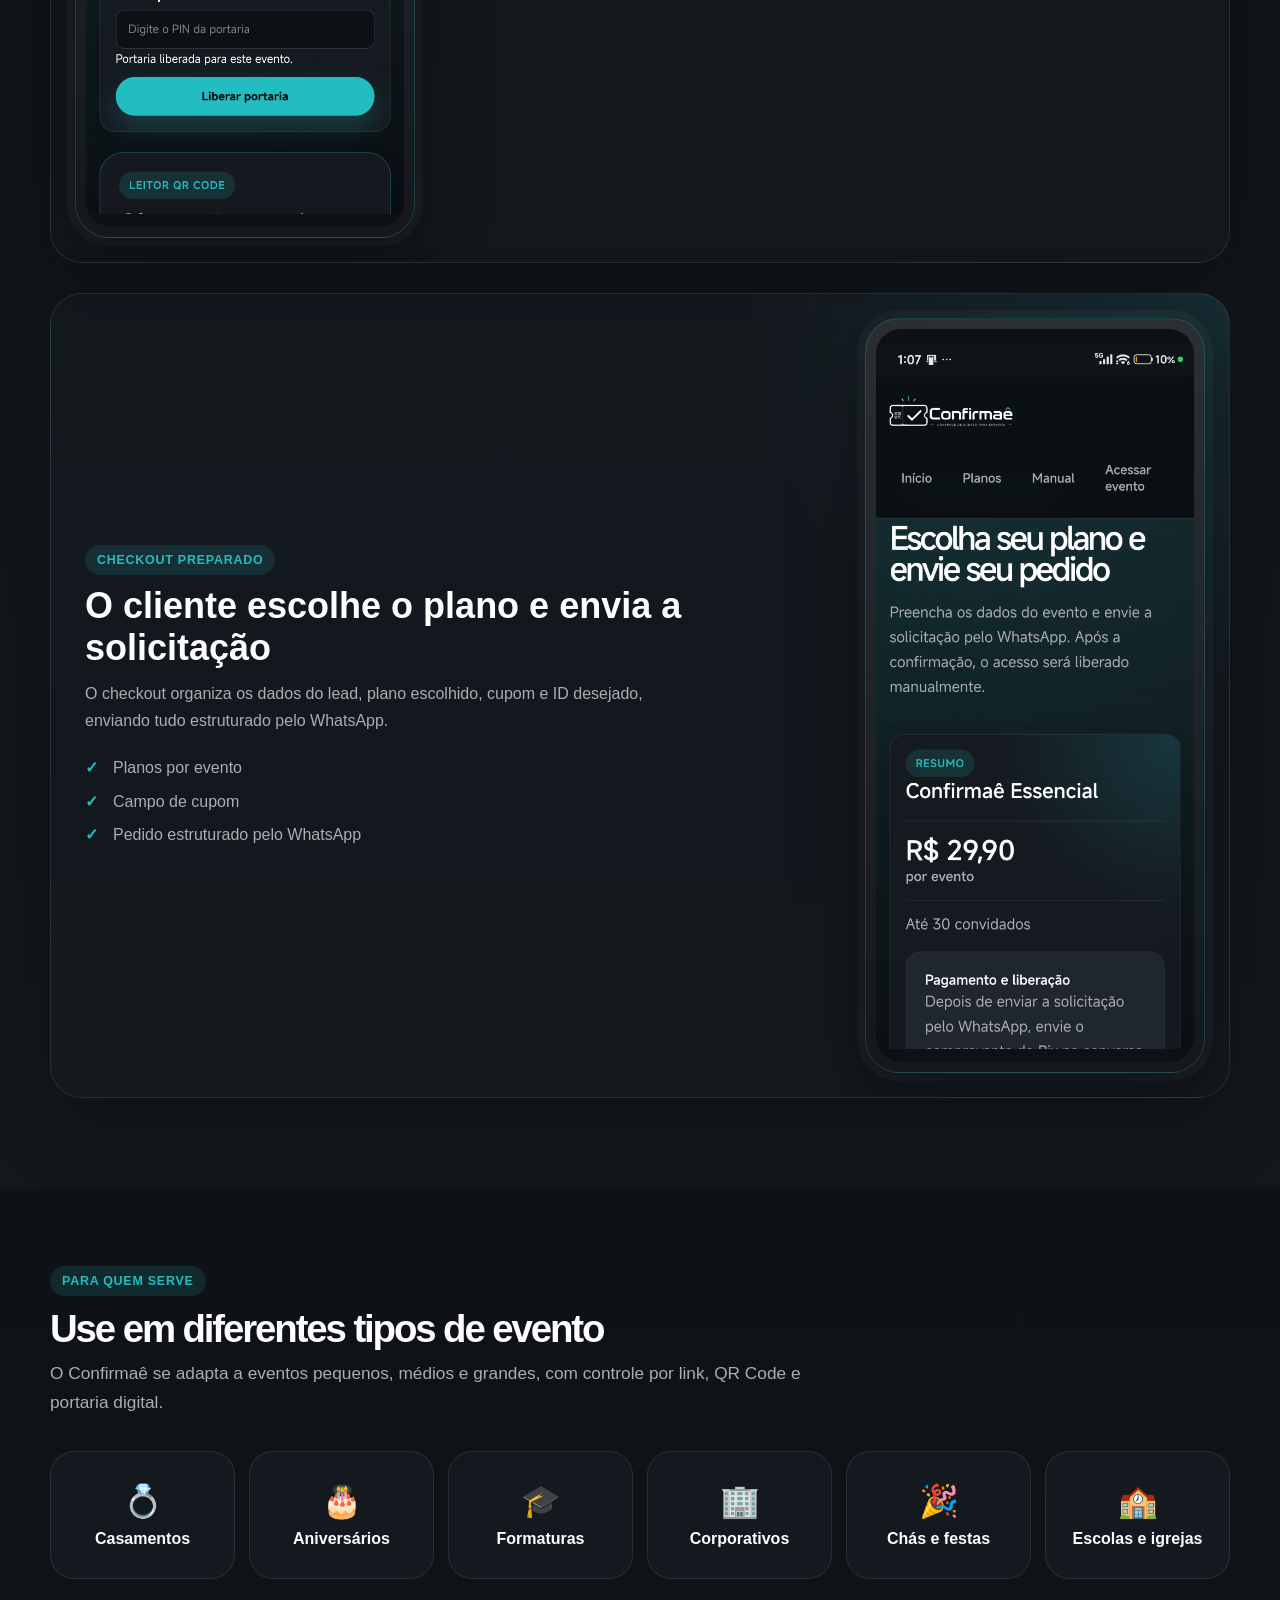
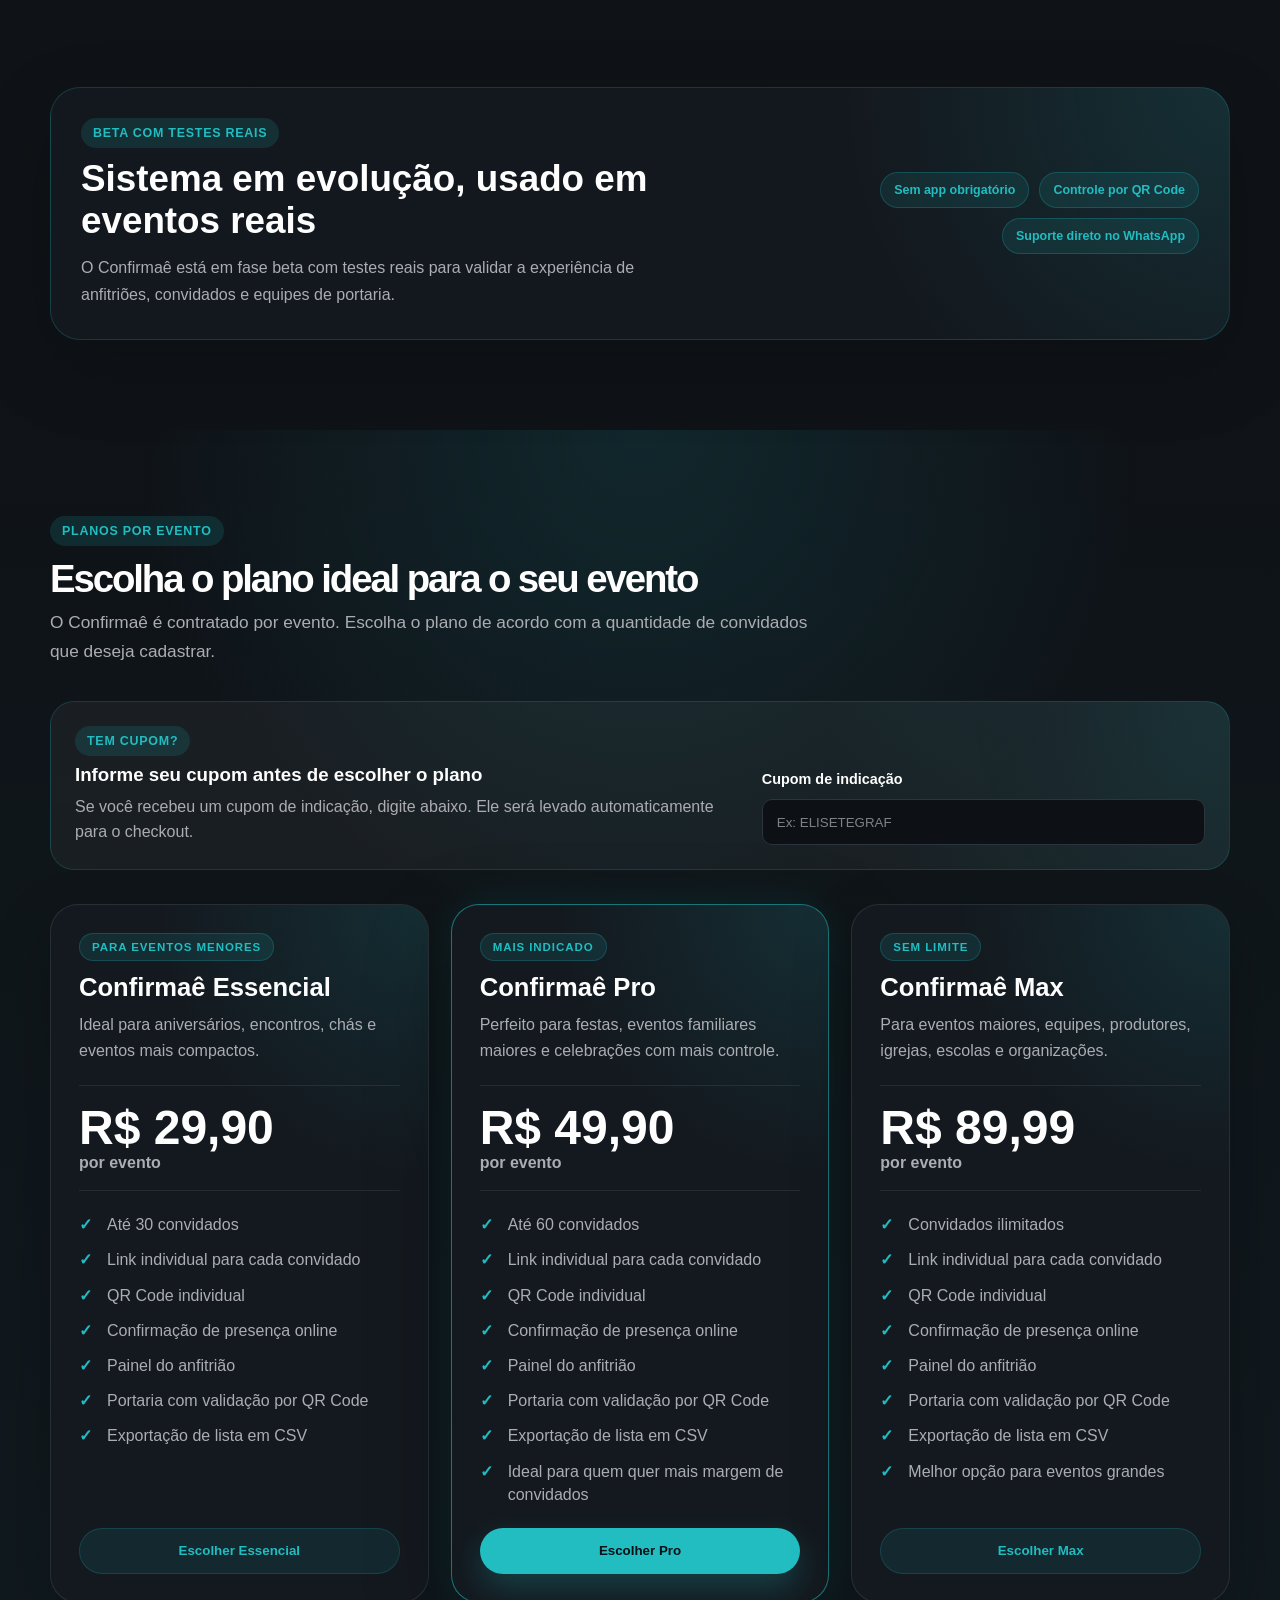
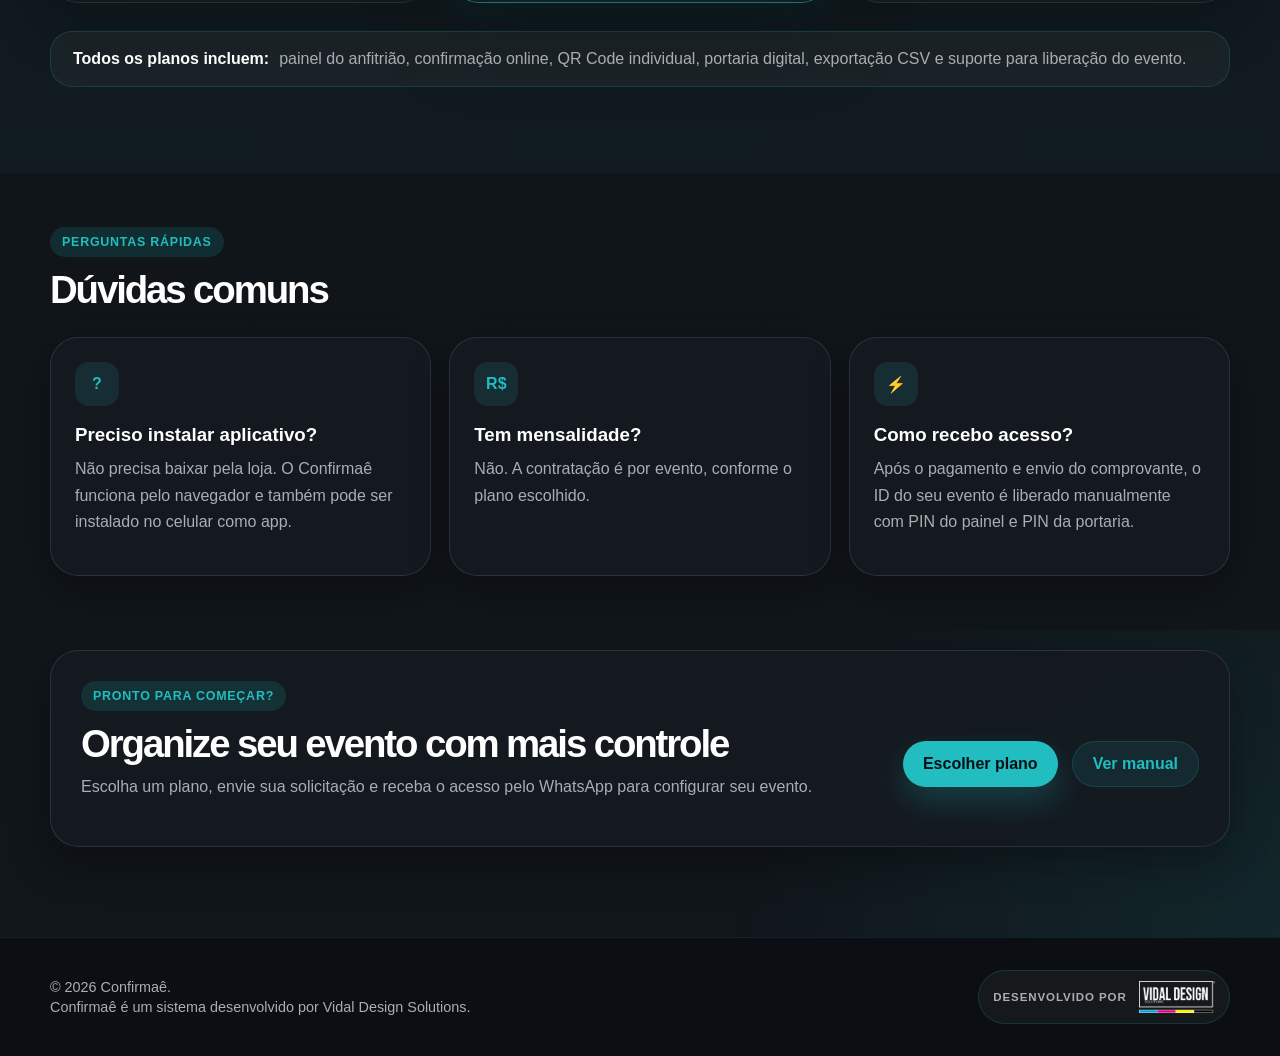
==== commit c29f77ae: "Update index.html" ====
--- a/index.html
+++ b/index.html
@@ -6,16 +6,11 @@
   <meta name="mobile-web-app-capable" content="yes" />
   <meta name="apple-mobile-web-app-capable" content="yes" />
   <meta name="apple-mobile-web-app-title" content="Confirmaê" />
-
   <meta charset="UTF-8" />
   <meta name="viewport" content="width=device-width, initial-scale=1.0" />
 
   <title>Confirmaê | Confirmação de Presença com QR Code</title>
-
-  <meta
-    name="description"
-    content="Confirmaê é um sistema web para confirmação de presença em festas, casamentos, aniversários e eventos com convite digital, QR Code e controle de portaria."
-  />
+  <meta name="description" content="Confirmaê é um sistema web para confirmação de presença em festas, casamentos, aniversários e eventos com convite digital, QR Code e controle de portaria." />
 
   <link rel="icon" type="image/png" href="assets/img/confirmae-icon.png" />
   <link rel="apple-touch-icon" href="assets/img/confirmae-icon.png" />
@@ -36,7 +31,7 @@
         <a href="#sistema">Sistema</a>
         <a href="#contratar">Planos</a>
         <a href="checkout.html">Checkout</a>
-        <a href="admin.html">Acessar evento</a>
+        <a href="admin.html">Acessar evento</a> <!-- Porteiro -->
         <a href="manual.html">Manual</a>
       </nav>
     </div>
@@ -47,26 +42,13 @@
       <div class="container hero-grid">
         <div class="hero-content reveal-up">
           <span class="eyebrow">Sistema profissional para eventos</span>
-
-          <h1>
-            Confirme presenças, gere QR Codes e controle a entrada do seu evento.
-          </h1>
-
-          <p>
-            O Confirmaê transforma sua lista de convidados em um sistema simples,
-            bonito e profissional para festas, aniversários, casamentos, formaturas
-            e eventos corporativos.
-          </p>
-
+          <h1>Confirme presenças, gere QR Codes e controle a entrada do seu evento.</h1>
+          <p>O Confirmaê transforma sua lista de convidados em um sistema simples, bonito e profissional para festas, aniversários, casamentos, formaturas e eventos corporativos.</p>
           <div class="hero-actions">
             <a href="#contratar" class="btn btn-primary">Ver planos</a>
             <a href="admin.html" class="btn btn-secondary">Já tenho um evento</a>
           </div>
-
-          <p class="hero-note">
-            Planos por evento a partir de R$ 29,90, com confirmação online,
-            QR Code individual, portaria digital e exportação de lista.
-          </p>
+          <p class="hero-note">Planos por evento a partir de R$ 29,90, com confirmação online, QR Code individual, portaria digital e exportação de lista.</p>
         </div>
 
         <aside class="hero-card reveal-up" aria-label="Resumo do evento exemplo">
@@ -75,47 +57,20 @@
               <span class="status-dot status-dot-waiting"></span>
               <span>Evento em organização</span>
             </div>
-
             <h2>Casamento Ana & João</h2>
-
             <p class="event-date">Sábado • 19h30</p>
             <p class="event-place">Espaço Jardim Imperial</p>
-
             <div class="hero-mini-stats">
-              <div>
-                <span>Convidados</span>
-                <strong>80</strong>
-              </div>
-
-              <div>
-                <span>Confirmados</span>
-                <strong>52</strong>
-              </div>
-
-              <div>
-                <span>Presentes</span>
-                <strong>0</strong>
-              </div>
-            </div>
-
+              <div><span>Convidados</span><strong>80</strong></div>
+              <div><span>Confirmados</span><strong>52</strong></div>
+              <div><span>Presentes</span><strong>0</strong></div>
+            </div>
             <div class="guest-preview">
               <span class="guest-avatar">M</span>
-              <div>
-                <strong>Maria Oliveira</strong>
-                <small>Link exclusivo + QR Code</small>
-              </div>
-            </div>
-
+              <div><strong>Maria Oliveira</strong><small>Link exclusivo + QR Code</small></div>
+            </div>
             <div class="fake-qr" aria-label="Representação visual de QR Code">
-              <span></span>
-              <span></span>
-              <span></span>
-              <span></span>
-              <span></span>
-              <span></span>
-              <span></span>
-              <span></span>
-              <span></span>
+              <span></span><span></span><span></span><span></span><span></span><span></span><span></span><span></span><span></span>
             </div>
           </div>
         </aside>
@@ -127,38 +82,23 @@
         <div class="section-heading reveal-up">
           <span class="eyebrow">Como funciona</span>
           <h2>Seu evento organizado em três etapas simples</h2>
-          <p>
-            Você cadastra os convidados, envia os links ou QR Codes e acompanha
-            tudo em tempo real pelo painel do anfitrião.
-          </p>
-        </div>
-
+          <p>Você cadastra os convidados, envia os links ou QR Codes e acompanha tudo em tempo real pelo painel do anfitrião.</p>
+        </div>
         <div class="features-grid">
           <article class="feature-card reveal-up">
             <div class="feature-icon">01</div>
             <h3>Cadastre os convidados</h3>
-            <p>
-              Adicione nome, telefone, e-mail e acompanhantes. Cada convidado recebe
-              um convite individual com link próprio.
-            </p>
-          </article>
-
+            <p>Adicione nome, telefone, e-mail e acompanhantes. Cada convidado recebe um convite individual com link próprio.</p>
+          </article>
           <article class="feature-card reveal-up">
             <div class="feature-icon">02</div>
             <h3>Envie o convite</h3>
-            <p>
-              Copie o link ou baixe o QR Code de cada convidado para enviar pelo
-              WhatsApp, arte do convite ou impressão.
-            </p>
-          </article>
-
+            <p>Copie o link ou baixe o QR Code de cada convidado para enviar pelo WhatsApp, arte do convite ou impressão.</p>
+          </article>
           <article class="feature-card reveal-up">
             <div class="feature-icon">03</div>
             <h3>Controle a entrada</h3>
-            <p>
-              Na portaria, a equipe lê o QR Code, valida o convidado e marca a
-              chegada automaticamente.
-            </p>
+            <p>Na portaria, a equipe lê o QR Code, valida o convidado e marca a chegada automaticamente.</p>
           </article>
         </div>
       </div>
@@ -169,52 +109,14 @@
         <div class="section-heading reveal-up">
           <span class="eyebrow">Controle visual</span>
           <h2>Você sabe exatamente quem confirmou, recusou ou chegou</h2>
-          <p>
-            Chega de lista bagunçada no papel ou conversa perdida no WhatsApp.
-            O Confirmaê organiza tudo em uma única tela.
-          </p>
-        </div>
-
+          <p>Chega de lista bagunçada no papel ou conversa perdida no WhatsApp. O Confirmaê organiza tudo em uma única tela.</p>
+        </div>
         <div class="status-grid">
-          <article class="status-card status-created reveal-up">
-            <span></span>
-            <div>
-              <strong>Convite feito</strong>
-              <small>Convidado cadastrado no sistema.</small>
-            </div>
-          </article>
-
-          <article class="status-card status-waiting reveal-up">
-            <span></span>
-            <div>
-              <strong>Aguardando</strong>
-              <small>Convite enviado, esperando resposta.</small>
-            </div>
-          </article>
-
-          <article class="status-card status-accepted reveal-up">
-            <span></span>
-            <div>
-              <strong>Aceito</strong>
-              <small>O convidado confirmou presença.</small>
-            </div>
-          </article>
-
-          <article class="status-card status-declined reveal-up">
-            <span></span>
-            <div>
-              <strong>Recusado</strong>
-              <small>O convidado avisou que não vai.</small>
-            </div>
-          </article>
-
-          <article class="status-card status-present reveal-up">
-            <span></span>
-            <div>
-              <strong>Presente</strong>
-              <small>A entrada foi registrada na portaria.</small>
-            </div>
-          </article>
+          <article class="status-card status-created reveal-up"><span></span><div><strong>Convite feito</strong><small>Convidado cadastrado no sistema.</small></div></article>
+          <article class="status-card status-waiting reveal-up"><span></span><div><strong>Aguardando</strong><small>Convite enviado, esperando resposta.</small></div></article>
+          <article class="status-card status-accepted reveal-up"><span></span><div><strong>Aceito</strong><small>O convidado confirmou presença.</small></div></article>
+          <article class="status-card status-declined reveal-up"><span></span><div><strong>Recusado</strong><small>O convidado avisou que não vai.</small></div></article>
+          <article class="status-card status-present reveal-up"><span></span><div><strong>Presente</strong><small>A entrada foi registrada na portaria.</small></div></article>
         </div>
       </div>
     </section>
@@ -224,39 +126,12 @@
         <div class="section-heading reveal-up">
           <span class="eyebrow">Por que usar</span>
           <h2>Mais controle, menos dor de cabeça</h2>
-          <p>
-            Ideal para quem quer passar uma imagem mais profissional e evitar
-            confusão com lista de presença no dia do evento.
-          </p>
-        </div>
-
+          <p>Ideal para quem quer passar uma imagem mais profissional e evitar confusão com lista de presença no dia do evento.</p>
+        </div>
         <div class="features-grid">
-          <article class="feature-card reveal-up">
-            <div class="feature-icon">✓</div>
-            <h3>Convite nominal</h3>
-            <p>
-              Cada pessoa recebe um link único, evitando bagunça e facilitando
-              a identificação no sistema.
-            </p>
-          </article>
-
-          <article class="feature-card reveal-up">
-            <div class="feature-icon">QR</div>
-            <h3>QR Code individual</h3>
-            <p>
-              O QR Code pode ser enviado pelo WhatsApp, usado na arte do convite
-              ou impresso para apresentação na entrada.
-            </p>
-          </article>
-
-          <article class="feature-card reveal-up">
-            <div class="feature-icon">VIP</div>
-            <h3>Portaria mais rápida</h3>
-            <p>
-              A equipe valida a entrada sem procurar nome em papel, reduzindo fila
-              e deixando o evento mais organizado.
-            </p>
-          </article>
+          <article class="feature-card reveal-up"><div class="feature-icon">✓</div><h3>Convite nominal</h3><p>Cada pessoa recebe um link único, evitando bagunça e facilitando a identificação no sistema.</p></article>
+          <article class="feature-card reveal-up"><div class="feature-icon">QR</div><h3>QR Code individual</h3><p>O QR Code pode ser enviado pelo WhatsApp, usado na arte do convite ou impresso para apresentação na entrada.</p></article>
+          <article class="feature-card reveal-up"><div class="feature-icon">VIP</div><h3>Portaria mais rápida</h3><p>A equipe valida a entrada sem procurar nome em papel, reduzindo fila e deixando o evento mais organizado.</p></article>
         </div>
       </div>
     </section>
@@ -266,110 +141,43 @@
         <div class="section-heading reveal-up">
           <span class="eyebrow">Veja funcionando</span>
           <h2>O Confirmaê na prática</h2>
-          <p>
-            Veja as principais telas do sistema: painel do anfitrião, convite digital,
-            portaria com QR Code e checkout de solicitação.
-          </p>
-        </div>
-
+          <p>Veja as principais telas do sistema: painel do anfitrião, convite digital, portaria com QR Code e checkout de solicitação.</p>
+        </div>
         <div class="system-showcase-list">
           <article class="system-showcase-card reveal-up">
-            <div class="system-showcase-image">
-              <img
-                src="assets/img/mockup-painel.png"
-                alt="Painel do anfitrião do Confirmaê"
-                loading="lazy"
-              />
-            </div>
-
+            <div class="system-showcase-image"><img src="assets/img/mockup-painel.png" alt="Painel do anfitrião do Confirmaê" loading="lazy" /></div>
             <div class="system-showcase-content">
               <span class="eyebrow">Painel do anfitrião</span>
               <h3>Gerencie convidados e acompanhe tudo em tempo real</h3>
-              <p>
-                Cadastre convidados, gere links individuais, visualize QR Codes,
-                acompanhe confirmações e exporte listas para sua equipe.
-              </p>
-
-              <ul class="showcase-feature-list">
-                <li>Lista de convidados organizada</li>
-                <li>Status de confirmação</li>
-                <li>Exportação CSV</li>
-              </ul>
-            </div>
-          </article>
-
+              <p>Cadastre convidados, gere links individuais, visualize QR Codes, acompanhe confirmações e exporte listas para sua equipe.</p>
+              <ul class="showcase-feature-list"><li>Lista de convidados organizada</li><li>Status de confirmação</li><li>Exportação CSV</li></ul>
+            </div>
+          </article>
           <article class="system-showcase-card system-showcase-card-reverse reveal-up">
-            <div class="system-showcase-image">
-              <img
-                src="assets/img/mockup-convite.png"
-                alt="Convite digital individual do Confirmaê"
-                loading="lazy"
-              />
-            </div>
-
+            <div class="system-showcase-image"><img src="assets/img/mockup-convite.png" alt="Convite digital individual do Confirmaê" loading="lazy" /></div>
             <div class="system-showcase-content">
               <span class="eyebrow">Convite digital</span>
               <h3>Cada convidado recebe um link próprio</h3>
-              <p>
-                O convidado acessa o convite pelo celular e confirma ou recusa presença
-                de forma simples e rápida.
-              </p>
-
-              <ul class="showcase-feature-list">
-                <li>Link individual</li>
-                <li>Confirmação online</li>
-                <li>Experiência simples para o convidado</li>
-              </ul>
-            </div>
-          </article>
-
+              <p>O convidado acessa o convite pelo celular e confirma ou recusa presença de forma simples e rápida.</p>
+              <ul class="showcase-feature-list"><li>Link individual</li><li>Confirmação online</li><li>Experiência simples para o convidado</li></ul>
+            </div>
+          </article>
           <article class="system-showcase-card reveal-up">
-            <div class="system-showcase-image">
-              <img
-                src="assets/img/mockup-portaria.png"
-                alt="Portaria digital do Confirmaê com QR Code"
-                loading="lazy"
-              />
-            </div>
-
+            <div class="system-showcase-image"><img src="assets/img/mockup-portaria.png" alt="Portaria digital do Confirmaê com QR Code" loading="lazy" /></div>
             <div class="system-showcase-content">
               <span class="eyebrow">Portaria digital</span>
               <h3>Valide entradas pelo QR Code</h3>
-              <p>
-                A equipe da entrada acessa a portaria com PIN próprio e valida os
-                convidados usando câmera ou busca manual.
-              </p>
-
-              <ul class="showcase-feature-list">
-                <li>QR Code individual</li>
-                <li>PIN separado para portaria</li>
-                <li>Registro de presença</li>
-              </ul>
-            </div>
-          </article>
-
+              <p>A equipe da entrada acessa a portaria com PIN próprio e valida os convidados usando câmera ou busca manual.</p>
+              <ul class="showcase-feature-list"><li>QR Code individual</li><li>PIN separado para portaria</li><li>Registro de presença</li></ul>
+            </div>
+          </article>
           <article class="system-showcase-card system-showcase-card-reverse reveal-up">
-            <div class="system-showcase-image">
-              <img
-                src="assets/img/mockup-checkout.png"
-                alt="Checkout do Confirmaê para solicitação de plano"
-                loading="lazy"
-              />
-            </div>
-
+            <div class="system-showcase-image"><img src="assets/img/mockup-checkout.png" alt="Checkout do Confirmaê para solicitação de plano" loading="lazy" /></div>
             <div class="system-showcase-content">
               <span class="eyebrow">Checkout preparado</span>
               <h3>O cliente escolhe o plano e envia a solicitação</h3>
-              <p>
-                O checkout organiza os dados do lead, plano escolhido, cupom e ID desejado,
-                enviando tudo estruturado pelo WhatsApp.
-              </p>
-
-              <ul class="showcase-feature-list">
-                <li>Planos por evento</li>
-                <li>Campo de cupom</li>
-                <li>Pedido estruturado pelo WhatsApp</li>
-              </ul>
+              <p>O checkout organiza os dados do lead, plano escolhido, cupom e ID desejado, enviando tudo estruturado pelo WhatsApp.</p>
+              <ul class="showcase-feature-list"><li>Planos por evento</li><li>Campo de cupom</li><li>Pedido estruturado pelo WhatsApp</li></ul>
             </div>
           </article>
         </div>
@@ -381,42 +189,15 @@
         <div class="section-heading reveal-up">
           <span class="eyebrow">Para quem serve</span>
           <h2>Use em diferentes tipos de evento</h2>
-          <p>
-            O Confirmaê se adapta a eventos pequenos, médios e grandes,
-            com controle por link, QR Code e portaria digital.
-          </p>
-        </div>
-
+          <p>O Confirmaê se adapta a eventos pequenos, médios e grandes, com controle por link, QR Code e portaria digital.</p>
+        </div>
         <div class="event-types-grid">
-          <article class="event-type-card reveal-up">
-            <span>💍</span>
-            <strong>Casamentos</strong>
-          </article>
-
-          <article class="event-type-card reveal-up">
-            <span>🎂</span>
-            <strong>Aniversários</strong>
-          </article>
-
-          <article class="event-type-card reveal-up">
-            <span>🎓</span>
-            <strong>Formaturas</strong>
-          </article>
-
-          <article class="event-type-card reveal-up">
-            <span>🏢</span>
-            <strong>Corporativos</strong>
-          </article>
-
-          <article class="event-type-card reveal-up">
-            <span>🎉</span>
-            <strong>Chás e festas</strong>
-          </article>
-
-          <article class="event-type-card reveal-up">
-            <span>🏫</span>
-            <strong>Escolas e igrejas</strong>
-          </article>
+          <article class="event-type-card reveal-up"><span>💍</span><strong>Casamentos</strong></article>
+          <article class="event-type-card reveal-up"><span>🎂</span><strong>Aniversários</strong></article>
+          <article class="event-type-card reveal-up"><span>🎓</span><strong>Formaturas</strong></article>
+          <article class="event-type-card reveal-up"><span>🏢</span><strong>Corporativos</strong></article>
+          <article class="event-type-card reveal-up"><span>🎉</span><strong>Chás e festas</strong></article>
+          <article class="event-type-card reveal-up"><span>🏫</span><strong>Escolas e igrejas</strong></article>
         </div>
       </div>
     </section>
@@ -427,17 +208,9 @@
           <div>
             <span class="eyebrow">Beta com testes reais</span>
             <h2>Sistema em evolução, usado em eventos reais</h2>
-            <p>
-              O Confirmaê está em fase beta com testes reais para validar a experiência
-              de anfitriões, convidados e equipes de portaria.
-            </p>
-          </div>
-
-          <div class="trust-badges">
-            <span>Sem app obrigatório</span>
-            <span>Controle por QR Code</span>
-            <span>Suporte direto no WhatsApp</span>
-          </div>
+            <p>O Confirmaê está em fase beta com testes reais para validar a experiência de anfitriões, convidados e equipes de portaria.</p>
+          </div>
+          <div class="trust-badges"><span>Sem app obrigatório</span><span>Controle por QR Code</span><span>Suporte direto no WhatsApp</span></div>
         </article>
       </div>
     </section>
@@ -447,178 +220,53 @@
         <div class="section-heading reveal-up">
           <span class="eyebrow">Planos por evento</span>
           <h2>Escolha o plano ideal para o seu evento</h2>
-          <p>
-            O Confirmaê é contratado por evento. Escolha o plano de acordo com
-            a quantidade de convidados que deseja cadastrar.
-          </p>
-        </div>
-
+          <p>O Confirmaê é contratado por evento. Escolha o plano de acordo com a quantidade de convidados que deseja cadastrar.</p>
+        </div>
         <div class="pricing-coupon-box reveal-up">
           <div>
             <span class="eyebrow">Tem cupom?</span>
             <h3>Informe seu cupom antes de escolher o plano</h3>
-            <p>
-              Se você recebeu um cupom de indicação, digite abaixo. Ele será levado
-              automaticamente para o checkout.
-            </p>
-          </div>
-
+            <p>Se você recebeu um cupom de indicação, digite abaixo. Ele será levado automaticamente para o checkout.</p>
+          </div>
           <div class="form-group">
             <label for="homeCouponInput">Cupom de indicação</label>
-            <input
-              type="text"
-              id="homeCouponInput"
-              placeholder="Ex: ELISETEGRAF"
-            />
-          </div>
-        </div>
-
+            <input type="text" id="homeCouponInput" placeholder="Ex: ELISETEGRAF" />
+          </div>
+        </div>
         <div class="pricing-grid">
           <article class="pricing-card reveal-up">
-            <div class="pricing-card-header">
-              <span class="pricing-badge">Para eventos menores</span>
-              <h3>Confirmaê Essencial</h3>
-              <p>
-                Ideal para aniversários, encontros, chás e eventos mais compactos.
-              </p>
-            </div>
-
-            <div class="pricing-price">
-              <strong>R$ 29,90</strong>
-              <span>por evento</span>
-            </div>
-
-            <ul class="pricing-features">
-              <li>Até 30 convidados</li>
-              <li>Link individual para cada convidado</li>
-              <li>QR Code individual</li>
-              <li>Confirmação de presença online</li>
-              <li>Painel do anfitrião</li>
-              <li>Portaria com validação por QR Code</li>
-              <li>Exportação de lista em CSV</li>
-            </ul>
-
-            <button
-              type="button"
-              class="btn btn-secondary pricing-button"
-              data-checkout-plan="essential"
-            >
-              Escolher Essencial
-            </button>
-          </article>
-
+            <div class="pricing-card-header"><span class="pricing-badge">Para eventos menores</span><h3>Confirmaê Essencial</h3><p>Ideal para aniversários, encontros, chás e eventos mais compactos.</p></div>
+            <div class="pricing-price"><strong>R$ 29,90</strong><span>por evento</span></div>
+            <ul class="pricing-features"><li>Até 30 convidados</li><li>Link individual para cada convidado</li><li>QR Code individual</li><li>Confirmação de presença online</li><li>Painel do anfitrião</li><li>Portaria com validação por QR Code</li><li>Exportação de lista em CSV</li></ul>
+            <button type="button" class="btn btn-secondary pricing-button" data-checkout-plan="essential">Escolher Essencial</button>
+          </article>
           <article class="pricing-card pricing-card-featured reveal-up">
-            <div class="pricing-card-header">
-              <span class="pricing-badge">Mais indicado</span>
-              <h3>Confirmaê Pro</h3>
-              <p>
-                Perfeito para festas, eventos familiares maiores e celebrações com mais controle.
-              </p>
-            </div>
-
-            <div class="pricing-price">
-              <strong>R$ 49,90</strong>
-              <span>por evento</span>
-            </div>
-
-            <ul class="pricing-features">
-              <li>Até 60 convidados</li>
-              <li>Link individual para cada convidado</li>
-              <li>QR Code individual</li>
-              <li>Confirmação de presença online</li>
-              <li>Painel do anfitrião</li>
-              <li>Portaria com validação por QR Code</li>
-              <li>Exportação de lista em CSV</li>
-              <li>Ideal para quem quer mais margem de convidados</li>
-            </ul>
-
-            <button
-              type="button"
-              class="btn btn-primary pricing-button"
-              data-checkout-plan="pro"
-            >
-              Escolher Pro
-            </button>
-          </article>
-
+            <div class="pricing-card-header"><span class="pricing-badge">Mais indicado</span><h3>Confirmaê Pro</h3><p>Perfeito para festas, eventos familiares maiores e celebrações com mais controle.</p></div>
+            <div class="pricing-price"><strong>R$ 49,90</strong><span>por evento</span></div>
+            <ul class="pricing-features"><li>Até 60 convidados</li><li>Link individual para cada convidado</li><li>QR Code individual</li><li>Confirmação de presença online</li><li>Painel do anfitrião</li><li>Portaria com validação por QR Code</li><li>Exportação de lista em CSV</li><li>Ideal para quem quer mais margem de convidados</li></ul>
+            <button type="button" class="btn btn-primary pricing-button" data-checkout-plan="pro">Escolher Pro</button>
+          </article>
           <article class="pricing-card reveal-up">
-            <div class="pricing-card-header">
-              <span class="pricing-badge">Sem limite</span>
-              <h3>Confirmaê Max</h3>
-              <p>
-                Para eventos maiores, equipes, produtores, igrejas, escolas e organizações.
-              </p>
-            </div>
-
-            <div class="pricing-price">
-              <strong>R$ 89,99</strong>
-              <span>por evento</span>
-            </div>
-
-            <ul class="pricing-features">
-              <li>Convidados ilimitados</li>
-              <li>Link individual para cada convidado</li>
-              <li>QR Code individual</li>
-              <li>Confirmação de presença online</li>
-              <li>Painel do anfitrião</li>
-              <li>Portaria com validação por QR Code</li>
-              <li>Exportação de lista em CSV</li>
-              <li>Melhor opção para eventos grandes</li>
-            </ul>
-
-            <button
-              type="button"
-              class="btn btn-secondary pricing-button"
-              data-checkout-plan="max"
-            >
-              Escolher Max
-            </button>
-          </article>
-        </div>
-
+            <div class="pricing-card-header"><span class="pricing-badge">Sem limite</span><h3>Confirmaê Max</h3><p>Para eventos maiores, equipes, produtores, igrejas, escolas e organizações.</p></div>
+            <div class="pricing-price"><strong>R$ 89,99</strong><span>por evento</span></div>
+            <ul class="pricing-features"><li>Convidados ilimitados</li><li>Link individual para cada convidado</li><li>QR Code individual</li><li>Confirmação de presença online</li><li>Painel do anfitrião</li><li>Portaria com validação por QR Code</li><li>Exportação de lista em CSV</li><li>Melhor opção para eventos grandes</li></ul>
+            <button type="button" class="btn btn-secondary pricing-button" data-checkout-plan="max">Escolher Max</button>
+          </article>
+        </div>
         <div class="pricing-note reveal-up">
           <strong>Todos os planos incluem:</strong>
-          <span>
-            painel do anfitrião, confirmação online, QR Code individual,
-            portaria digital, exportação CSV e suporte para liberação do evento.
-          </span>
+          <span>painel do anfitrião, confirmação online, QR Code individual, portaria digital, exportação CSV e suporte para liberação do evento.</span>
         </div>
       </div>
     </section>
 
     <section class="features-section">
       <div class="container">
-        <div class="section-heading reveal-up">
-          <span class="eyebrow">Perguntas rápidas</span>
-          <h2>Dúvidas comuns</h2>
-        </div>
-
+        <div class="section-heading reveal-up"><span class="eyebrow">Perguntas rápidas</span><h2>Dúvidas comuns</h2></div>
         <div class="features-grid">
-          <article class="feature-card reveal-up">
-            <div class="feature-icon">?</div>
-            <h3>Preciso instalar aplicativo?</h3>
-            <p>
-              Não precisa baixar pela loja. O Confirmaê funciona pelo navegador
-              e também pode ser instalado no celular como app.
-            </p>
-          </article>
-
-          <article class="feature-card reveal-up">
-            <div class="feature-icon">R$</div>
-            <h3>Tem mensalidade?</h3>
-            <p>
-              Não. A contratação é por evento, conforme o plano escolhido.
-            </p>
-          </article>
-
-          <article class="feature-card reveal-up">
-            <div class="feature-icon">⚡</div>
-            <h3>Como recebo acesso?</h3>
-            <p>
-              Após o pagamento e envio do comprovante, o ID do seu evento é liberado
-              manualmente com PIN do painel e PIN da portaria.
-            </p>
-          </article>
+          <article class="feature-card reveal-up"><div class="feature-icon">?</div><h3>Preciso instalar aplicativo?</h3><p>Não precisa baixar pela loja. O Confirmaê funciona pelo navegador e também pode ser instalado no celular como app.</p></article>
+          <article class="feature-card reveal-up"><div class="feature-icon">R$</div><h3>Tem mensalidade?</h3><p>Não. A contratação é por evento, conforme o plano escolhido.</p></article>
+          <article class="feature-card reveal-up"><div class="feature-icon">⚡</div><h3>Como recebo acesso?</h3><p>Após o pagamento e envio do comprovante, o ID do seu evento é liberado manualmente com PIN do painel e PIN da portaria.</p></article>
         </div>
       </div>
     </section>
@@ -629,12 +277,8 @@
           <div>
             <span class="eyebrow">Pronto para começar?</span>
             <h2>Organize seu evento com mais controle</h2>
-            <p>
-              Escolha um plano, envie sua solicitação e receba o acesso pelo WhatsApp
-              para configurar seu evento.
-            </p>
-          </div>
-
+            <p>Escolha um plano, envie sua solicitação e receba o acesso pelo WhatsApp para configurar seu evento.</p>
+          </div>
           <div class="hero-actions">
             <a href="#contratar" class="btn btn-primary">Escolher plano</a>
             <a href="manual.html" class="btn btn-secondary">Ver manual</a>
@@ -650,55 +294,31 @@
         <p>© 2026 Confirmaê.</p>
         <p>Confirmaê é um sistema desenvolvido por Vidal Design Solutions.</p>
       </div>
-
-      <a
-        href="http://www.vidaldesignsolutions.com.br"
-        class="developer-badge"
-        target="_blank"
-        rel="noopener"
-        aria-label="Acessar site da Vidal Design Solutions"
-      >
+      <a href="http://www.vidaldesignsolutions.com.br" class="developer-badge" target="_blank" rel="noopener" aria-label="Acessar site da Vidal Design Solutions">
         <span>Desenvolvido por</span>
-        <img
-          src="assets/img/vidal-design-logo.png"
-          alt="Vidal Design Solutions"
-        />
+        <img src="assets/img/vidal-design-logo.png" alt="Vidal Design Solutions" />
       </a>
     </div>
   </footer>
 
-   <script>
+  <script src="assets/js/theme.js"></script>
+  <script>
     function normalizeCoupon(value) {
-      return String(value || "")
-        .trim()
-        .toUpperCase()
-        .normalize("NFD")
-        .replace(/[\u0300-\u036f]/g, "")
-        .replace(/[^A-Z0-9_-]/g, "");
+      return String(value || "").trim().toUpperCase().normalize("NFD").replace(/[\u0300-\u036f]/g, "").replace(/[^A-Z0-9_-]/g, "");
     }
-
     function goToCheckout(planId) {
       const couponInput = document.getElementById("homeCouponInput");
       const coupon = normalizeCoupon(couponInput ? couponInput.value : "");
-
       const params = new URLSearchParams();
       params.set("plano", planId);
-
-      if (coupon) {
-        params.set("cupom", coupon);
-      }
-
+      if (coupon) params.set("cupom", coupon);
       window.location.href = "checkout.html?" + params.toString();
     }
-
     document.querySelectorAll("[data-checkout-plan]").forEach((button) => {
-      button.addEventListener("click", () => {
-        goToCheckout(button.getAttribute("data-checkout-plan"));
-      });
+      button.addEventListener("click", () => goToCheckout(button.getAttribute("data-checkout-plan")));
     });
   </script>
-
- <script src="assets/js/theme.js"></script>
-  <script src="assets/js/pwa.js?v=pwa-1"></script>
+  <script src="assets/js/animations.js"></script>
+  <script src="assets/js/pwa.js"></script>
 </body>
 </html>
--- a/assets/css/style-v2.css
+++ b/assets/css/style-v2.css
@@ -1,131 +1,62 @@
 /* =========================================================
    Confirmaê v2 · Camada de fluidez + foto de fundo GLOBAL
    =========================================================
-   Este arquivo é ADITIVO. Ele não substitui o style.css.
-   Carregado depois, sobrepõe apenas o que precisa.
-   Se algo der errado, basta remover o <link> deste CSS.
-
-   v3: enquadramento e transparência otimizados para mobile.
+   v8: Estilos para textareas e ajustes de inputs mobile.
    ========================================================= */
 
-/* ─── 1. BACKGROUND GLOBAL (desktop + mobile) ─── */
 body {
+  background-color: #090b0e;
+  animation: v2PageFadeIn 0.42s ease both;
+}
+
+body::before {
+  content: "";
+  position: fixed;
+  top: 0;
+  left: 0;
+  width: 100%;
+  height: 100%;
+  z-index: -1;
+  pointer-events: none;
   background-image:
     radial-gradient(circle at top left, rgba(33, 189, 193, 0.20), transparent 42%),
     radial-gradient(circle at bottom right, rgba(94, 97, 104, 0.16), transparent 38%),
-    linear-gradient(180deg,
-      rgba(9, 11, 14, 0.82) 0%,
-      rgba(9, 11, 14, 0.90) 45%,
-      rgba(9, 11, 14, 0.88) 100%
-    ),
+    linear-gradient(180deg, rgba(9, 11, 14, 0.82) 0%, rgba(9, 11, 14, 0.90) 45%, rgba(9, 11, 14, 0.88) 100%),
     url("../img/background-event.jpg");
   background-size: cover;
   background-position: center;
   background-repeat: no-repeat;
-
-  animation: v2PageFadeIn 0.42s ease both;
 }
 
-/* Desktop: fundo "preso" (parallax suave) */
 @media (min-width: 901px) {
-  body {
-    background-attachment: fixed;
-  }
+  body::before { background-attachment: fixed; }
 }
 
-/* ═══════════════════════════════════════════════════════════
-   📱 MOBILE — ajustes para a foto aparecer de verdade
-   ═══════════════════════════════════════════════════════════ */
 @media (max-width: 900px) {
-  body {
-    background-attachment: scroll;
-
-    /* Enquadra melhor: pega mais o "topo" da foto (ponto focal) */
+  body::before {
     background-position: center 30%;
-    background-size: cover;
-
-    /* Overlay MUITO mais leve: deixa a foto aparecer */
     background-image:
       radial-gradient(circle at top left, rgba(33, 189, 193, 0.10), transparent 45%),
-      linear-gradient(180deg,
-        rgba(9, 11, 14, 0.58) 0%,
-        rgba(9, 11, 14, 0.72) 45%,
-        rgba(9, 11, 14, 0.66) 100%
-      ),
-      url("../img/background-event.jpg");
+      linear-gradient(180deg, rgba(9, 11, 14, 0.58) 0%, rgba(9, 11, 14, 0.72) 45%, rgba(9, 11, 14, 0.66) 100%),
+      image-set(url("../img/background-event-mobile.jpg") 1x type("image/jpeg"), url("../img/background-event.jpg") 1x type("image/jpeg"));
   }
 
-  /* Bônus: se você tiver uma versão vertical (background-event-mobile.jpg),
-     este bloco abaixo usa ela automaticamente quando existir.
-     Se não existir, o navegador cai de volta na horizontal acima. */
-  @supports (background-image: image-set(url("x") 1x)) {
-    body {
-      background-image:
-        radial-gradient(circle at top left, rgba(33, 189, 193, 0.10), transparent 45%),
-        linear-gradient(180deg,
-          rgba(9, 11, 14, 0.58) 0%,
-          rgba(9, 11, 14, 0.72) 45%,
-          rgba(9, 11, 14, 0.66) 100%
-        ),
-        image-set(
-          url("../img/background-event-mobile.jpg") type("image/jpeg"),
-          url("../img/background-event.jpg") type("image/jpeg")
-        );
-    }
+  h1, h2, .hero-content h1, .dashboard-header h1, .section-heading h2, .panel-heading h2, .invitation-cover h1 {
+    text-shadow: 0 2px 12px rgba(0, 0, 0, 0.55), 0 1px 4px rgba(0, 0, 0, 0.4);
   }
-
-  /* Text-shadow nos títulos principais: garante legibilidade
-     mesmo com overlay mais leve */
-  h1,
-  h2,
-  .hero-content h1,
-  .dashboard-header h1,
-  .section-heading h2,
-  .panel-heading h2,
-  .invitation-cover h1 {
-    text-shadow:
-      0 2px 12px rgba(0, 0, 0, 0.55),
-      0 1px 4px rgba(0, 0, 0, 0.4);
-  }
-
-  /* Parágrafos também com leve text-shadow para não sumir */
-  .hero-content p,
-  .dashboard-header p,
-  .section-heading p,
-  .invitation-cover p {
+  .hero-content p, .dashboard-header p, .section-heading p, .invitation-cover p {
     text-shadow: 0 1px 6px rgba(0, 0, 0, 0.45);
   }
 }
 
-/* Em telas MUITO pequenas (mobile pequeno), overlay um pouco mais forte
-   para garantir leitura (senão fica tudo "lavado") */
-@media (max-width: 420px) {
-  body {
-    background-image:
-      radial-gradient(circle at top left, rgba(33, 189, 193, 0.08), transparent 45%),
-      linear-gradient(180deg,
-        rgba(9, 11, 14, 0.68) 0%,
-        rgba(9, 11, 14, 0.80) 45%,
-        rgba(9, 11, 14, 0.75) 100%
-      ),
-      url("../img/background-event.jpg");
-  }
-}
+@keyframes v2PageFadeIn { from { opacity: 0; } to { opacity: 1; } }
 
-@keyframes v2PageFadeIn {
-  from { opacity: 0; }
-  to { opacity: 1; }
-}
-
-/* ─── 2. HEADER com efeito "vidro" ─── */
 .site-header {
   background: rgba(9, 11, 14, 0.78);
   backdrop-filter: blur(20px) saturate(1.15);
   -webkit-backdrop-filter: blur(20px) saturate(1.15);
   border-bottom: 1px solid rgba(33, 189, 193, 0.14);
 }
-
-/* ─── 3. FOOTER integrado ao fundo ─── */
 .site-footer {
   background: rgba(9, 11, 14, 0.55);
   backdrop-filter: blur(10px);
@@ -133,211 +64,75 @@
   border-top: 1px solid rgba(33, 189, 193, 0.12);
 }
 
-/* ─── 4. HERO da home ─── */
-.hero-section {
-  position: relative;
-  background: radial-gradient(circle at top left, rgba(33, 189, 193, 0.10), transparent 42%);
-  overflow: hidden;
-}
+.hero-section, .final-cta-section { position: relative; overflow: hidden; }
+.hero-section { background: radial-gradient(circle at top left, rgba(33, 189, 193, 0.10), transparent 42%); }
+.final-cta-section { background: radial-gradient(circle at bottom right, rgba(33, 189, 193, 0.10), transparent 42%); }
 
-/* ─── 5. CTA final da home ─── */
-.final-cta-section {
-  position: relative;
-  background: radial-gradient(circle at bottom right, rgba(33, 189, 193, 0.10), transparent 42%);
-  overflow: hidden;
-}
-
-/* ─── 6. Cards mais opacos para legibilidade sobre a foto ─── */
-.panel-card,
-.feature-card,
-.pricing-card,
-.stat-card,
-.event-type-card,
-.event-selector-card {
+.panel-card, .feature-card, .pricing-card, .stat-card, .event-type-card, .event-selector-card {
   background: rgba(21, 26, 32, 0.94);
   backdrop-filter: blur(8px);
   -webkit-backdrop-filter: blur(8px);
+  transition: transform 0.28s cubic-bezier(0.4, 0, 0.2, 1), border-color 0.28s ease, box-shadow 0.28s ease, background 0.28s ease;
 }
 
-/* ─── 7. Indicador animado no menu ─── */
-.main-nav a {
-  position: relative;
+.panel-card:hover, .feature-card:hover, .pricing-card:hover, .stat-card:hover {
+  transform: translateY(-4px) scale(1.005);
+  border-color: rgba(33, 189, 193, 0.42);
+  box-shadow: 0 22px 52px rgba(0, 0, 0, 0.34), 0 0 32px rgba(33, 189, 193, 0.10);
 }
 
+.main-nav a { position: relative; }
 .main-nav a::after {
-  content: "";
-  position: absolute;
-  bottom: 4px;
-  left: 14px;
-  right: 14px;
-  height: 2px;
-  background: var(--color-primary);
-  border-radius: 2px;
-  transform: scaleX(0);
-  transform-origin: center;
-  transition: transform 0.24s cubic-bezier(0.4, 0, 0.2, 1);
+  content: ""; position: absolute; bottom: 4px; left: 14px; right: 14px; height: 2px; background: var(--color-primary); border-radius: 2px; transform: scaleX(0); transform-origin: center; transition: transform 0.24s cubic-bezier(0.4, 0, 0.2, 1);
 }
+.main-nav a:hover::after { transform: scaleX(1); }
 
-.main-nav a:hover::after {
-  transform: scaleX(1);
-}
+.btn { position: relative; overflow: hidden; transition: transform 0.22s cubic-bezier(0.4, 0, 0.2, 1), box-shadow 0.22s ease, background 0.22s ease; }
+.btn::before { content: ""; position: absolute; top: 50%; left: 50%; width: 0; height: 0; background: rgba(255, 255, 255, 0.18); border-radius: 50%; transform: translate(-50%, -50%); transition: width 0.55s ease, height 0.55s ease; pointer-events: none; }
+.btn:active::before { width: 320px; height: 320px; }
+.btn:active { transform: translateY(-1px) scale(0.98); }
 
-/* ─── 8. Cards com hover mais elegante ─── */
-.panel-card,
-.feature-card,
-.pricing-card,
-.stat-card,
-.event-type-card,
-.system-showcase-card {
-  transition:
-    transform 0.28s cubic-bezier(0.4, 0, 0.2, 1),
-    border-color 0.28s ease,
-    box-shadow 0.28s ease,
-    background 0.28s ease;
-}
-
-.panel-card:hover,
-.feature-card:hover,
-.pricing-card:hover,
-.stat-card:hover {
-  transform: translateY(-4px) scale(1.005);
-  border-color: rgba(33, 189, 193, 0.42);
-  box-shadow:
-    0 22px 52px rgba(0, 0, 0, 0.34),
-    0 0 32px rgba(33, 189, 193, 0.10);
-}
-
-/* ─── 9. Ripple nos botões ─── */
-.btn {
-  position: relative;
-  overflow: hidden;
-  transition:
-    transform 0.22s cubic-bezier(0.4, 0, 0.2, 1),
-    box-shadow 0.22s ease,
-    background 0.22s ease;
-}
-
-.btn::before {
-  content: "";
-  position: absolute;
-  top: 50%;
-  left: 50%;
-  width: 0;
-  height: 0;
-  background: rgba(255, 255, 255, 0.18);
-  border-radius: 50%;
-  transform: translate(-50%, -50%);
-  transition: width 0.55s ease, height 0.55s ease;
-  pointer-events: none;
-}
-
-.btn:active::before {
-  width: 320px;
-  height: 320px;
-}
-
-.btn:active {
-  transform: translateY(-1px) scale(0.98);
-}
-
-/* ─── 10. Modal com blur + slide-up ─── */
-.modal-overlay {
-  backdrop-filter: blur(10px);
-  -webkit-backdrop-filter: blur(10px);
-  transition: opacity 0.28s ease;
-}
-
-.modal-card {
-  animation: v2ModalSlideUp 0.34s cubic-bezier(0.4, 0, 0.2, 1) both;
-}
-
-@keyframes v2ModalSlideUp {
-  from {
-    opacity: 0;
-    transform: translateY(32px) scale(0.97);
-  }
-  to {
-    opacity: 1;
-    transform: translateY(0) scale(1);
-  }
-}
-
-/* ─── 11. Foco nos campos ─── */
-input:focus,
-select:focus,
-textarea:focus {
+input:focus, select:focus, textarea:focus {
   border-color: var(--color-primary);
-  box-shadow:
-    0 0 0 4px rgba(33, 189, 193, 0.13),
-    0 0 22px rgba(33, 189, 193, 0.10);
+  box-shadow: 0 0 0 4px rgba(33, 189, 193, 0.13), 0 0 22px rgba(33, 189, 193, 0.10);
   outline: none;
   transition: box-shadow 0.24s ease, border-color 0.24s ease;
 }
 
-/* ─── 12. Stat cards ─── */
-.stat-card strong {
-  transition: color 0.3s ease, transform 0.3s ease;
-  display: inline-block;
+select, textarea {
+  width: 100%; min-height: 46px; border: 1px solid var(--color-border); border-radius: var(--radius-sm); padding: 12px 14px; color: var(--color-text); background: #0D1014; outline: none; font-family: inherit; font-size: 1rem; box-sizing: border-box;
+}
+select {
+  appearance: none; -webkit-appearance: none; -moz-appearance: none;
+  background-image: url("data:image/svg+xml;charset=UTF-8,%3csvg xmlns='http://www.w3.org/2000/svg' viewBox='0 0 24 24' fill='none' stroke='%23ACADB3' stroke-width='2' stroke-linecap='round' stroke-linejoin='round'%3e%3cpolyline points='6 9 12 15 18 9'%3e%3c/polyline%3e%3c/svg%3e");
+  background-repeat: no-repeat; background-position: right 14px center; background-size: 16px;
+}
+textarea { resize: vertical; min-height: 100px; line-height: 1.5; }
+
+.modal-overlay {
+  backdrop-filter: blur(10px); -webkit-backdrop-filter: blur(10px); transition: opacity 0.28s ease;
+}
+.modal-card { animation: v2ModalSlideUp 0.34s cubic-bezier(0.4, 0, 0.2, 1) both; }
+@keyframes v2ModalSlideUp { from { opacity: 0; transform: translateY(32px) scale(0.97); } to { opacity: 1; transform: translateY(0) scale(1); } }
+
+.stat-card strong { transition: color 0.3s ease, transform 0.3s ease; display: inline-block; }
+.stat-card:hover strong { color: var(--color-primary); transform: scale(1.04); }
+.developer-badge { transition: transform 0.24s cubic-bezier(0.4, 0, 0.2, 1), border-color 0.24s ease, background 0.24s ease, box-shadow 0.24s ease; }
+.site-header .brand { transition: opacity 0.24s ease, transform 0.24s ease; }
+.site-header .brand:hover { opacity: 0.94; transform: translateY(-1px); }
+.guest-table tr { transition: background 0.22s ease; }
+.guest-table tbody tr:hover { background: rgba(33, 189, 193, 0.05); }
+
+@media (max-width: 768px) {
+  .container { width: calc(100% - 16px) !important; padding: 0 !important; overflow-x: hidden; }
+  .panel-card, .guest-form { padding: 16px !important; width: 100% !important; box-sizing: border-box; }
+  .guest-form input, .guest-form select, .guest-form textarea { width: 100% !important; box-sizing: border-box; font-size: 16px; }
+  .panel-heading { flex-direction: column; align-items: flex-start; gap: 12px; }
+  .hero-actions { margin-top: 16px; flex-direction: column; width: 100%; }
+  .hero-actions .btn { width: 100%; }
 }
 
-.stat-card:hover strong {
-  color: var(--color-primary);
-  transform: scale(1.04);
+@media (prefers-reduced-motion: reduce) {
+  body, .btn, .panel-card, .feature-card, .pricing-card, .stat-card, .modal-card { animation: none !important; transition: none !important; }
+  .panel-card:hover, .feature-card:hover, .pricing-card:hover, .stat-card:hover { transform: none !important; }
 }
-
-/* ─── 13. Badge do rodapé ─── */
-.developer-badge {
-  transition:
-    transform 0.24s cubic-bezier(0.4, 0, 0.2, 1),
-    border-color 0.24s ease,
-    background 0.24s ease,
-    box-shadow 0.24s ease;
-}
-
-/* ─── 14. Brand do header ─── */
-.site-header .brand {
-  transition: opacity 0.24s ease, transform 0.24s ease;
-}
-
-.site-header .brand:hover {
-  opacity: 0.94;
-  transform: translateY(-1px);
-}
-
-/* ─── 15. Tabela fluida ─── */
-.guest-table tr {
-  transition: background 0.22s ease;
-}
-
-.guest-table tbody tr:hover {
-  background: rgba(33, 189, 193, 0.05);
-}
-
-/* ─── 16. Respeito a quem prefere sem animação ─── */
-@media (prefers-reduced-motion: reduce) {
-  body,
-  .btn,
-  .panel-card,
-  .feature-card,
-  .pricing-card,
-  .stat-card,
-  .modal-card {
-    animation: none !important;
-    transition: none !important;
-  }
-
-  .panel-card:hover,
-  .feature-card:hover,
-  .pricing-card:hover,
-  .stat-card:hover {
-    transform: none !important;
-  }
-}
-/* =========================================================
-   CORREÇÃO DE EMERGÊNCIA — força visibilidade
-   Pode remover depois que diagnosticarmos o problema real.
-   ========================================================= */
-.reveal-up {
-  opacity: 1 !important;
-  transform: none !important;
-}
